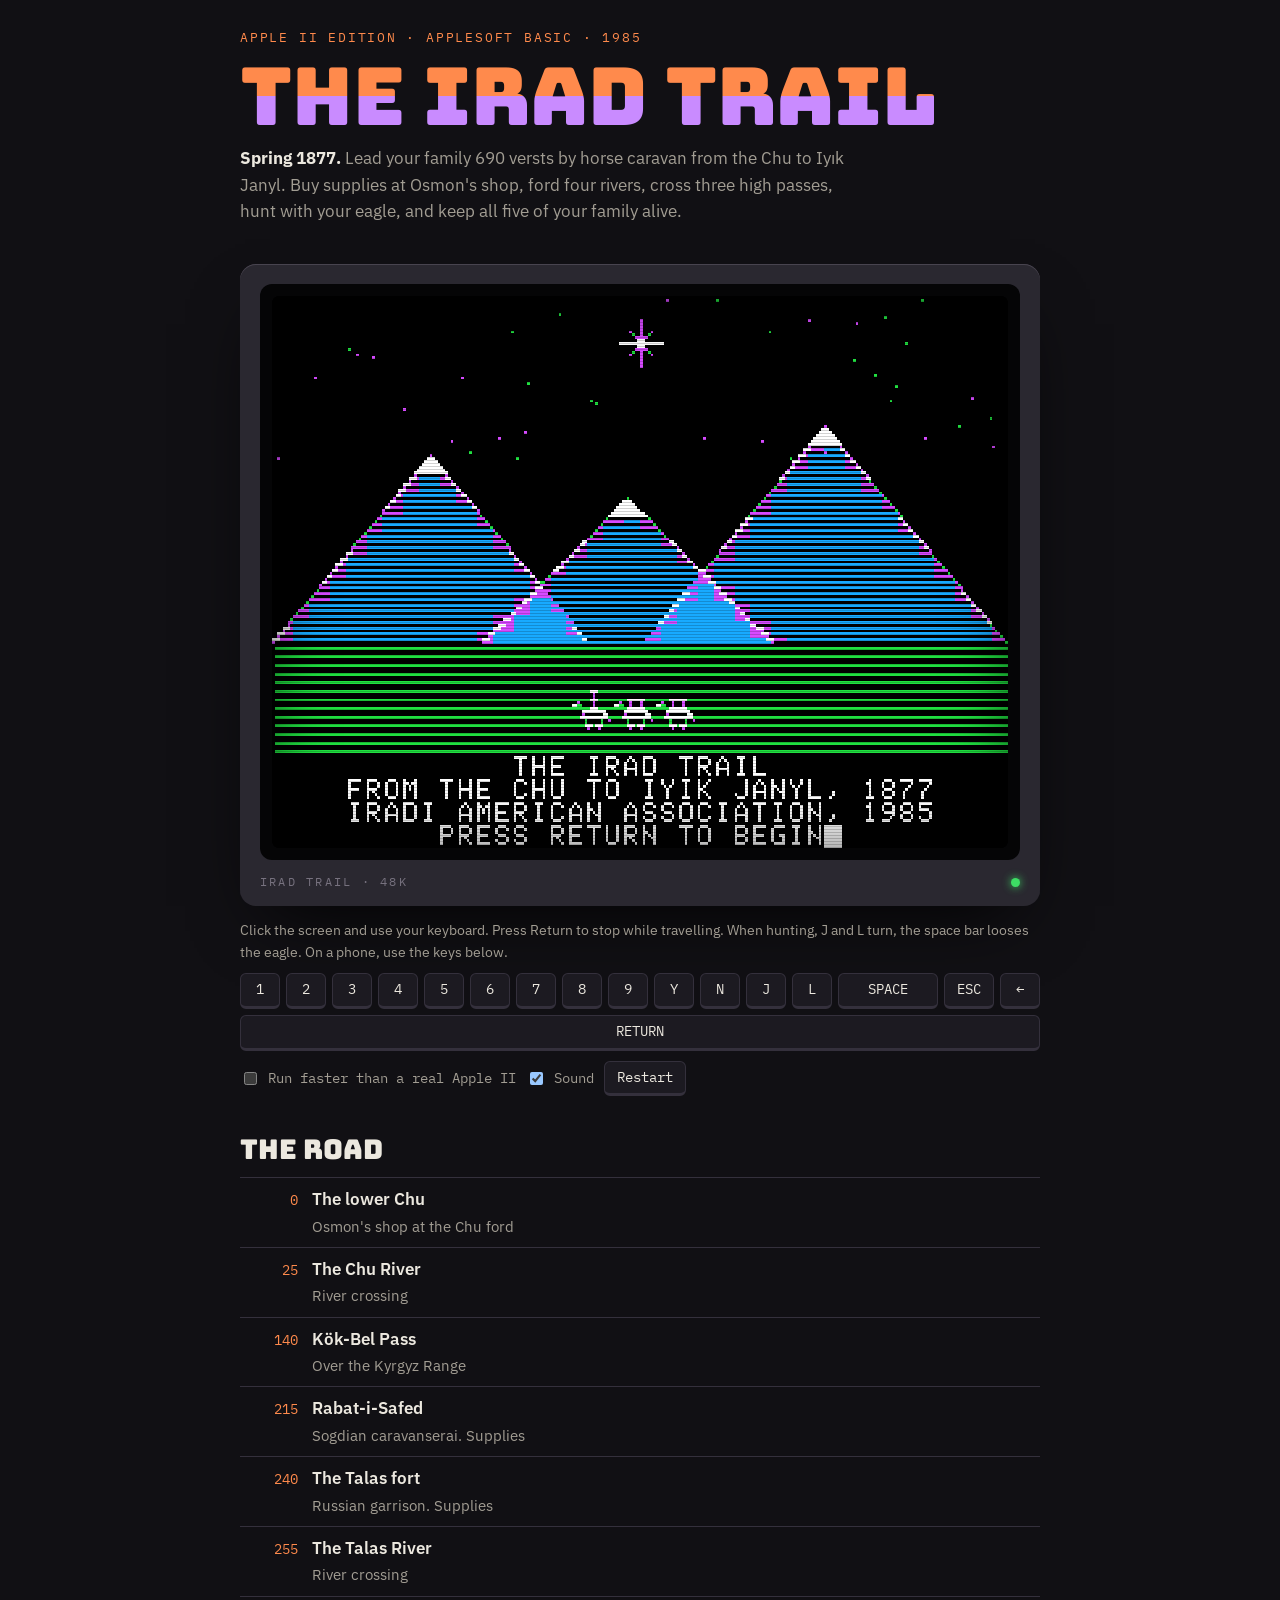
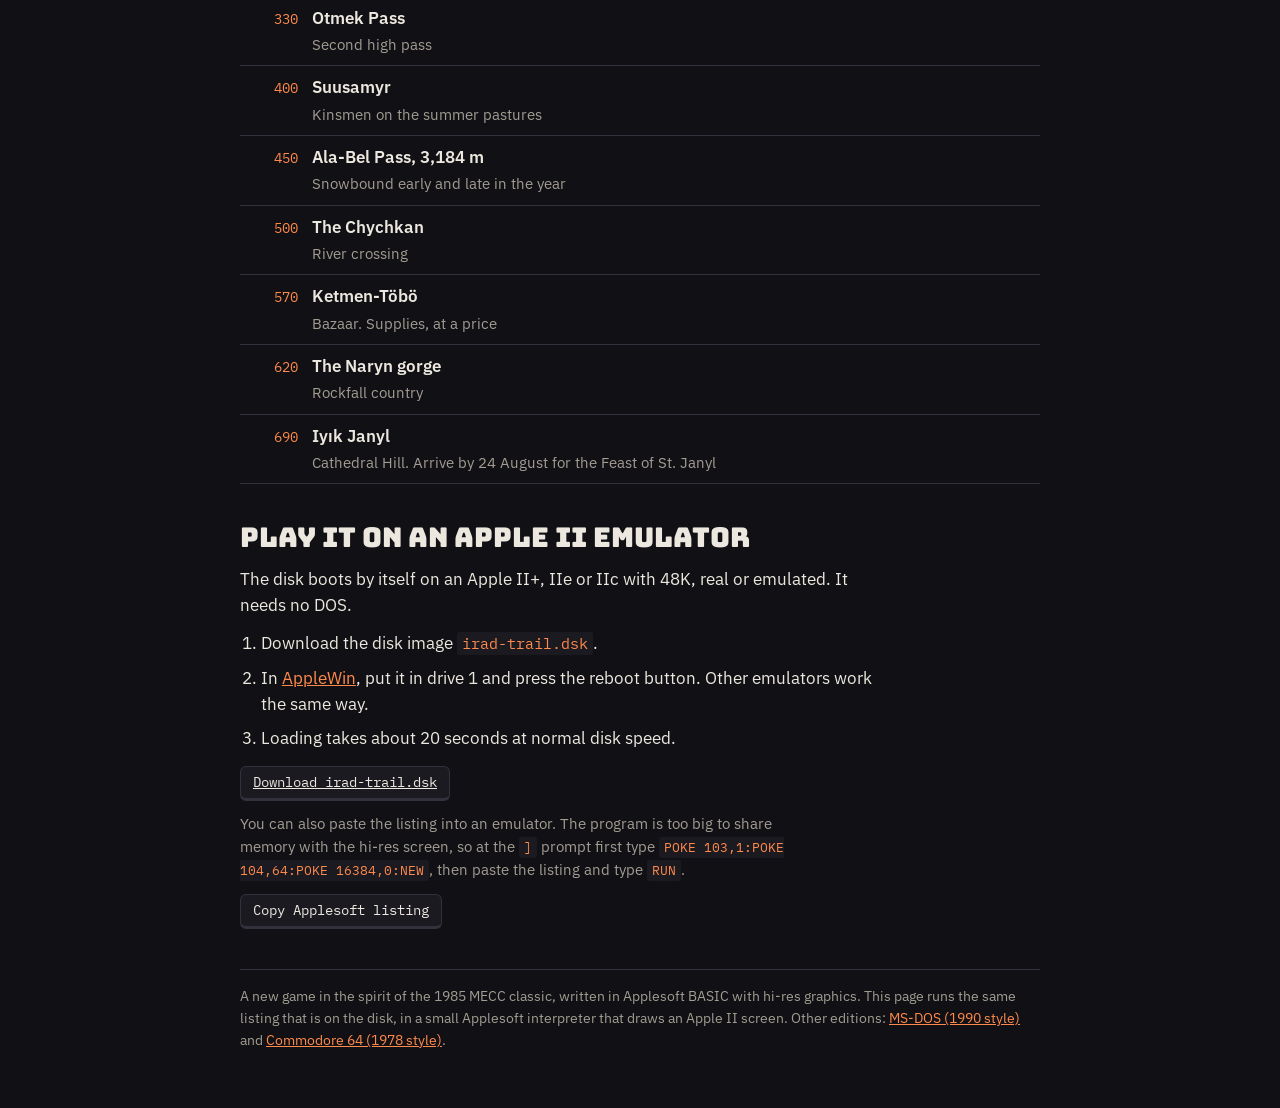
==== apple2/index.html @ 309712e4 "Add MS-DOS edition in the style of the 1990 MECC version A new GW-BASIC game for an EGA PC (SCREEN 7" ====
<!doctype html>
<html lang="en">
<meta charset="utf-8">
<meta name="viewport" content="width=device-width, initial-scale=1, viewport-fit=cover">
<title>The Irad Trail</title>
<link rel="preconnect" href="https://fonts.googleapis.com">
<link rel="preconnect" href="https://fonts.gstatic.com" crossorigin>
<link rel="stylesheet" href="https://fonts.googleapis.com/css2?family=Bungee&family=IBM+Plex+Sans:ital,wght@0,400;0,600;1,400&family=IBM+Plex+Mono:wght@500&display=swap">
<style>
/* Layout: one column. A dark 1980s monitor holds the hi-res screen; the road and emulator notes sit below. Single dark look by design. */
:root {
  --bg: #111014;
  --panel: #1c1a21;
  --ink: #ece8df;
  --dim: #a29d93;
  --orange: #ff8a4c;
  --violet: #c98bff;
  --rule: #34303c;
  --case: #2a2830;
  --display: "Bungee", "Arial Black", Impact, sans-serif;
  --body: "IBM Plex Sans", "Segoe UI", system-ui, sans-serif;
  --mono: "IBM Plex Mono", Consolas, "Courier New", monospace;
  color-scheme: dark;
}
* { box-sizing: border-box; }
html { background: var(--bg); }
body { margin: 0; background: var(--bg); color: var(--ink); font-family: var(--body); font-size: 1.0625rem; line-height: 1.55; padding-inline: 16px; padding-block: 28px 56px; }
.wrap { max-width: 800px; margin: 0 auto; display: grid; gap: 40px; }
header { display: grid; gap: 12px; }
.kicker { font-family: var(--mono); font-size: 0.8rem; letter-spacing: 0.14em; text-transform: uppercase; color: var(--orange); }
h1 { font-family: var(--display); font-weight: 400; font-size: clamp(2.6rem, 10vw, 5rem); line-height: 0.92; margin: 0; text-wrap: balance; background: linear-gradient(180deg, var(--orange) 0 50%, var(--violet) 50% 100%); -webkit-background-clip: text; background-clip: text; color: transparent; }
.lede { margin: 0; max-width: 62ch; color: var(--dim); }
.lede strong { color: var(--ink); }

.monitor { background: var(--case); border-radius: 16px; padding: 20px 20px 14px; box-shadow: 0 30px 70px -30px #000, inset 0 1px 0 #48444f; }
.bezel { background: #050506; border-radius: 12px; padding: 12px; }
.screen { position: relative; aspect-ratio: 4 / 3; max-width: 100%; border-radius: 8px; overflow: hidden; background: #000; cursor: text; }
.screen:focus-within { box-shadow: 0 0 0 2px var(--orange); }
#crt { position: absolute; inset: 0; width: 100%; height: 100%; image-rendering: pixelated; image-rendering: crisp-edges; }
.screen::after { content: ""; position: absolute; inset: 0; pointer-events: none; background: repeating-linear-gradient(180deg, rgba(0,0,0,0) 0 2px, rgba(0,0,0,.18) 2px 3px); box-shadow: inset 0 0 60px rgba(0,0,0,.6); }
#kbd { position: absolute; left: 0; bottom: 0; width: 1px; height: 1px; opacity: 0; border: 0; padding: 0; font-size: 16px; }
.badge { display: flex; justify-content: space-between; align-items: center; gap: 12px; margin-top: 12px; font-family: var(--mono); font-size: 0.78rem; letter-spacing: 0.18em; text-transform: uppercase; color: #77727f; }
.led { width: 9px; height: 9px; border-radius: 50%; background: #3ddc64; box-shadow: 0 0 8px #3ddc64; }

.controls { display: grid; gap: 10px; margin-top: 14px; }
.keys { display: flex; flex-wrap: wrap; gap: 6px; }
.keys button, .btn {
  font-family: var(--mono); font-size: 0.85rem; color: var(--ink); background: var(--panel);
  border: 1px solid var(--rule); border-bottom-width: 3px; border-radius: 6px; padding: 9px 12px; cursor: pointer; line-height: 1; min-width: 40px;
}
.keys button:active, .btn:active { transform: translateY(2px); border-bottom-width: 1px; }
.keys button:focus-visible, .btn:focus-visible, a:focus-visible, select:focus-visible { outline: 2px solid var(--orange); outline-offset: 2px; }
.keys .wide { flex: 1 1 90px; }
.row { display: flex; flex-wrap: wrap; gap: 10px; align-items: center; }
.toggle { font-family: var(--mono); font-size: 0.85rem; color: var(--dim); display: inline-flex; gap: 8px; align-items: center; }
.hint { font-size: 0.88rem; color: var(--dim); margin: 0; }

h2 { font-family: var(--display); font-weight: 400; font-size: 1.7rem; line-height: 1; margin: 0 0 14px; color: var(--ink); }
section p { margin: 0 0 12px; max-width: 64ch; }
.road { list-style: none; margin: 0; padding: 0; display: grid; }
.road li { display: grid; grid-template-columns: 3.6rem 1fr; gap: 14px; padding: 8px 0; border-top: 1px solid var(--rule); align-items: baseline; }
.road li:last-child { border-bottom: 1px solid var(--rule); }
.road .v { font-family: var(--mono); color: var(--orange); font-variant-numeric: tabular-nums; text-align: right; font-size: 0.9rem; }
.road .n { font-weight: 600; }
.road .k { color: var(--dim); font-size: 0.92rem; }
.steps { margin: 0; padding-left: 1.3rem; display: grid; gap: 8px; max-width: 64ch; }
code { font-family: var(--mono); font-size: 0.88em; color: var(--orange); background: var(--panel); padding: 2px 5px; border-radius: 3px; }
.note { color: var(--dim); font-size: 0.92rem; }
a { color: var(--orange); }
footer { color: var(--dim); font-size: 0.88rem; border-top: 1px solid var(--rule); padding-top: 16px; }
</style>

<div class="wrap">
  <header>
    <div class="kicker">Apple II edition &middot; Applesoft BASIC &middot; 1985</div>
    <h1>The Irad Trail</h1>
    <p class="lede"><strong>Spring 1877.</strong> Lead your family 690 versts by horse caravan from the Chu to Iyık Janyl. Buy supplies at Osmon's shop, ford four rivers, cross three high passes, hunt with your eagle, and keep all five of your family alive.</p>
  </header>

  <div>
    <div class="monitor">
      <div class="bezel">
        <div class="screen" id="screen" role="application" aria-label="Game screen. Click or tap, then use the keyboard.">
          <canvas id="crt" width="560" height="384"></canvas>
          <input id="kbd" type="text" autocomplete="off" autocapitalize="characters" autocorrect="off" spellcheck="false" aria-label="Keyboard input">
        </div>
      </div>
      <div class="badge"><span>Irad Trail &middot; 48K</span><span class="led" aria-hidden="true"></span></div>
    </div>
    <div class="controls">
      <p class="hint">Click the screen and use your keyboard. Press Return to stop while travelling. When hunting, J and L turn, the space bar looses the eagle. On a phone, use the keys below.</p>
      <div class="keys" id="keys">
        <button type="button" data-k="49">1</button><button type="button" data-k="50">2</button><button type="button" data-k="51">3</button>
        <button type="button" data-k="52">4</button><button type="button" data-k="53">5</button><button type="button" data-k="54">6</button>
        <button type="button" data-k="55">7</button><button type="button" data-k="56">8</button><button type="button" data-k="57">9</button>
        <button type="button" data-k="89">Y</button><button type="button" data-k="78">N</button>
        <button type="button" data-k="74">J</button><button type="button" data-k="76">L</button>
        <button type="button" data-k="32" class="wide">SPACE</button>
        <button type="button" data-k="27">ESC</button><button type="button" data-k="8">&larr;</button>
        <button type="button" data-k="13" class="wide">RETURN</button>
      </div>
      <div class="row">
        <label class="toggle"><input type="checkbox" id="fast"> Run faster than a real Apple II</label>
        <label class="toggle"><input type="checkbox" id="sound" checked> Sound</label>
        <button type="button" class="btn" id="restart">Restart</button>
      </div>
    </div>
  </div>

  <section>
    <h2>The road</h2>
    <ol class="road">
      <li><span class="v">0</span><span><span class="n">The lower Chu</span><br><span class="k">Osmon's shop at the Chu ford</span></span></li>
      <li><span class="v">25</span><span><span class="n">The Chu River</span><br><span class="k">River crossing</span></span></li>
      <li><span class="v">140</span><span><span class="n">Kök-Bel Pass</span><br><span class="k">Over the Kyrgyz Range</span></span></li>
      <li><span class="v">215</span><span><span class="n">Rabat-i-Safed</span><br><span class="k">Sogdian caravanserai. Supplies</span></span></li>
      <li><span class="v">240</span><span><span class="n">The Talas fort</span><br><span class="k">Russian garrison. Supplies</span></span></li>
      <li><span class="v">255</span><span><span class="n">The Talas River</span><br><span class="k">River crossing</span></span></li>
      <li><span class="v">330</span><span><span class="n">Otmek Pass</span><br><span class="k">Second high pass</span></span></li>
      <li><span class="v">400</span><span><span class="n">Suusamyr</span><br><span class="k">Kinsmen on the summer pastures</span></span></li>
      <li><span class="v">450</span><span><span class="n">Ala-Bel Pass, 3,184 m</span><br><span class="k">Snowbound early and late in the year</span></span></li>
      <li><span class="v">500</span><span><span class="n">The Chychkan</span><br><span class="k">River crossing</span></span></li>
      <li><span class="v">570</span><span><span class="n">Ketmen-Töbö</span><br><span class="k">Bazaar. Supplies, at a price</span></span></li>
      <li><span class="v">620</span><span><span class="n">The Naryn gorge</span><br><span class="k">Rockfall country</span></span></li>
      <li><span class="v">690</span><span><span class="n">Iyık Janyl</span><br><span class="k">Cathedral Hill. Arrive by 24 August for the Feast of St. Janyl</span></span></li>
    </ol>
  </section>

  <section>
    <h2>Play it on an Apple II emulator</h2>
    <p>The disk boots by itself on an Apple II+, IIe or IIc with 48K, real or emulated. It needs no DOS.</p>
    <ol class="steps">
      <li>Download the disk image <code>irad-trail.dsk</code>.</li>
      <li>In <a href="https://github.com/AppleWin/AppleWin" target="_blank" rel="noopener">AppleWin</a>, put it in drive 1 and press the reboot button. Other emulators work the same way.</li>
      <li>Loading takes about 20 seconds at normal disk speed.</li>
    </ol>
    <div class="row" id="dl" style="margin-top:14px"></div>
    <p class="note" style="margin-top:12px">You can also paste the listing into an emulator. The program is too big to share memory with the hi-res screen, so at the <code>]</code> prompt first type <code>POKE 103,1:POKE 104,64:POKE 16384,0:NEW</code>, then paste the listing and type <code>RUN</code>.</p>
    <div class="row">
      <button type="button" class="btn" id="copy">Copy Applesoft listing</button>
      <span class="note" id="copied" role="status"></span>
    </div>
  </section>

  <footer>A new game in the spirit of the 1985 MECC classic, written in Applesoft BASIC with hi-res graphics. This page runs the same listing that is on the disk, in a small Applesoft interpreter that draws an Apple II screen. Other editions: <a href="../">MS-DOS (1990 style)</a> and <a href="../c64/">Commodore 64 (1978 style)</a>.</footer>
</div>

<script type="text/plain" id="bas">10 REM THE IRAD TRAIL: APPLE II EDITION
20 REM IRADI AMERICAN ASSOCIATION, CHICAGO 1985
30 TEXT : HOME : NORMAL
40 DIM N$(5),HL(5),DS(5),SD(5),L(13),TY(13),L$(13),Q$(13),D$(12),MO$(12),MS(12),TB(12),C(6),CN$(6),WT$(4),PA$(3),RA$(3),VX(4),VY(4),DN$(5),MX(13),MY(13)
50 FOR I = 1 TO 12 : READ MO$(I),MS(I),TB(I) : NEXT
55 FOR I = 1 TO 13 : READ L(I),TY(I),L$(I),MX(I),MY(I) : NEXT
60 FOR I = 1 TO 13 : READ Q$(I) : NEXT
65 FOR I = 1 TO 12 : READ D$(I) : NEXT
70 FOR I = 1 TO 6 : READ CN$(I),C(I) : NEXT
75 FOR I = 0 TO 4 : READ WT$(I) : NEXT
80 FOR I = 1 TO 3 : READ PA$(I),RA$(I) : NEXT
85 FOR I = 0 TO 4 : READ VX(I),VY(I) : NEXT
90 FOR I = 1 TO 5 : READ DN$(I) : NEXT
100 SN = 6 : GOSUB 6000
105 HOME : HTAB 14 : PRINT "THE IRAD TRAIL"
110 HTAB 5 : PRINT "FROM THE CHU TO IYIK JANYL, 1877"
115 HTAB 5 : PRINT "IRADI AMERICAN ASSOCIATION, 1985"
120 HTAB 10 : PRINT "PRESS RETURN TO BEGIN"; : GET K$
125 X = RND ( - (PEEK (78) + 256 * PEEK (79)))
200 TEXT : HOME : PRINT : HTAB 14 : PRINT "THE IRAD TRAIL" : PRINT
210 PRINT "  YOU MAY:" : PRINT
220 PRINT "    1. TRAVEL THE ROAD"
230 PRINT "    2. LEARN ABOUT THE ROAD"
240 PRINT "    3. END"
250 PRINT : PRINT "  WHAT IS YOUR CHOICE? "; : GET K$ : PRINT K$
260 K = VAL (K$) : IF K < 1 OR K > 3 THEN 200
270 ON K GOTO 300,2300,280
280 HOME : PRINT "JOLUNG BOLSUN. MAY YOUR ROAD BE OPEN." : END
300 TEXT : HOME
305 PRINT "MANY KINDS OF PEOPLE MADE THE JOURNEY" : PRINT "SOUTH IN 1877." : PRINT
310 PRINT "YOU MAY:" : PRINT
315 PRINT "  1. BE A BIY'S SON, WITH A GOOD HERD"
320 PRINT "  2. BE A FELT MERCHANT"
325 PRINT "  3. BE A HERDER WITH LITTLE SILVER"
330 PRINT "  4. FIND OUT THE DIFFERENCES"
335 PRINT "     BETWEEN THESE CHOICES"
340 PRINT : PRINT "WHAT IS YOUR CHOICE? "; : GET K$ : PRINT K$ : OC = VAL (K$)
345 IF OC = 4 THEN GOSUB 2800 : GOTO 300
350 IF OC < 1 OR OC > 3 THEN 300
355 M = 800 : IF OC = 2 THEN M = 500
360 IF OC = 3 THEN M = 300
365 H = 0 : F = 0 : FE = 0 : PW = 0 : SH = 0 : SA = 0 : D = 0 : LN = 1 : P = 1 : RA = 1 : HE = 0 : CU = 0 : HM = 0 : EN = 0 : AL = 0 : QA = 0 : RS = 0
370 FOR I = 1 TO 5 : HL(I) = 1 : DS(I) = 0 : SD(I) = 0 : NEXT
400 HOME : PRINT "WHAT IS THE FIRST NAME OF THE" : PRINT "CARAVAN LEADER?" : PRINT
405 INPUT "> ";A$ : IF A$ = "" THEN A$ = DN$(1)
410 N$(1) = LEFT$ (A$,8)
415 PRINT : PRINT "WHAT ARE THE FIRST NAMES OF THE FOUR" : PRINT "OTHER MEMBERS OF YOUR FAMILY?" : PRINT
420 FOR I = 2 TO 5 : PRINT I;". "; : INPUT "";A$ : IF A$ = "" THEN A$ = DN$(I)
425 N$(I) = LEFT$ (A$,8) : NEXT I
430 HOME : PRINT "YOUR FAMILY:" : PRINT : PRINT "  1. ";N$(1);" (LEADER)" : FOR I = 2 TO 5 : PRINT "  ";I;". ";N$(I) : NEXT
435 PRINT : PRINT "ARE THESE NAMES CORRECT? (Y/N) "; : GET K$ : PRINT K$ : IF K$ = "N" THEN 400
500 HOME : PRINT "IT IS 1877. THE SNOW IS MELTING ON THE" : PRINT "PLAINS, BUT THE HIGH PASSES MAY STAY" : PRINT "CLOSED UNTIL LATE SPRING." : PRINT
505 PRINT "YOU MUST DECIDE WHICH MONTH TO LEAVE." : PRINT
510 PRINT "  1. MARCH" : PRINT "  2. APRIL" : PRINT "  3. MAY" : PRINT "  4. JUNE" : PRINT "  5. JULY" : PRINT "  6. ASK FOR ADVICE"
515 PRINT : PRINT "WHAT IS YOUR CHOICE? "; : GET K$ : PRINT K$ : K = VAL (K$)
520 IF K = 6 THEN GOSUB 2900 : GOTO 500
525 IF K < 1 OR K > 5 THEN 500
530 DY = MS(K + 2) + 1
550 HOME : PRINT "BEFORE LEAVING, VISIT OSMON'S SHOP BY" : PRINT "THE CHU FORD. YOU HAVE ";M;" RUBLES." : PRINT
555 PRINT "YOU WILL NEED:" : PRINT
560 PRINT " - HORSES TO RIDE AND TO CARRY THE" : PRINT "   YURT. SIX OR MORE IS WISE."
565 PRINT " - FOOD FOR THE ROAD" : PRINT " - FELT COATS AND FURS FOR THE PASSES"
570 PRINT " - POWDER AND SHOT FOR WOLVES AND" : PRINT "   RAIDERS"
575 PRINT " - SPARE HORSESHOES AND PACK SADDLES"
580 PRINT : PRINT "A FUNT IS ABOUT A POUND." : GOSUB 7500
585 PF = 1 : SN$ = "OSMON'S SHOP AT THE CHU FORD" : GOSUB 700
590 IF H < 2 THEN HOME : PRINT "YOU CANNOT LEAVE WITH FEWER THAN TWO" : PRINT "HORSES." : GOSUB 7500 : GOSUB 700 : GOTO 590
595 GOTO 900
700 TEXT : HOME : PRINT SN$ : GOSUB 7000 : PRINT DT$ : PRINT "---------------------------------------"
705 PRINT "ITEM"; : HTAB 24 : PRINT "PRICE"; : HTAB 32 : PRINT "YOU HAVE"
710 FOR I = 1 TO 6 : PRINT I;". ";CN$(I); : HTAB 24 : PRINT INT (C(I) * PF + .5); : HTAB 32 : GOSUB 790 : PRINT T : NEXT
715 PRINT "7. LEAVE THE SHOP" : PRINT "---------------------------------------"
720 PRINT "YOU HAVE ";INT (M);" RUBLES." : PRINT : PRINT "WHICH NUMBER? "; : GET K$ : PRINT K$ : K = VAL (K$)
725 IF K = 7 OR K$ = CHR$ (13) THEN RETURN
730 IF K < 1 OR K > 6 THEN 700
735 T = INT (C(K) * PF + .5) : PRINT : PRINT "HOW MANY? "; : INPUT "";A$ : Q = INT ( VAL (A$)) : IF Q < 0 THEN Q = 0
740 IF Q * T > M THEN PRINT "YOU DO NOT HAVE ENOUGH SILVER." : GOSUB 7500 : GOTO 700
745 M = M - Q * T : ON K GOSUB 750,755,760,765,770,775 : GOTO 700
750 H = H + Q : RETURN
755 F = F + 10 * Q : RETURN
760 FE = FE + Q : RETURN
765 PW = PW + Q : RETURN
770 SH = SH + Q : RETURN
775 SA = SA + Q : RETURN
790 ON I GOTO 791,792,793,794,795,796
791 T = H : RETURN
792 T = INT (F) : RETURN
793 T = FE : RETURN
794 T = PW : RETURN
795 T = SH : RETURN
796 T = SA : RETURN
900 LN = 1 : GOSUB 6100 : GOSUB 7000 : PRINT L$(1) : PRINT DT$
905 PRINT "THE KASHYSH BLESSES THE HORSES WITH" : PRINT "WATER, MILK AND JUNIPER SMOKE."; : GET K$
910 LN = 2 : SS = 0 : GOTO 1000
1000 REM *** ON THE ROAD ***
1002 GOSUB 1150 : GOSUB 6800 : GOSUB 5600 : GOSUB 7200
1005 K = PEEK ( - 16384) : IF K > 127 THEN POKE - 16368,0 : IF K = 141 OR K = 160 THEN 1500
1010 GOSUB 1100 : IF EN THEN 8500
1015 IF D > = L(LN) THEN D = L(LN) : GOTO 3500
1020 GOTO 1005
1100 V = 10 + 5 * P : T = H / 6 : IF T > 1 THEN T = 1
1105 V = V * T : IF Z = 1 THEN V = V * .6
1110 IF PC = 1 THEN V = V * .8
1115 IF PC = 2 THEN V = V * .5
1120 IF H < 2 THEN EN = 3 : RETURN
1125 IF Z = 1 AND DY > 288 THEN EN = 2 : RETURN
1130 D = D + V : DY = DY + 1 : GOSUB 1150 : GOSUB 5600 : GOSUB 5000 : IF EN THEN RETURN
1135 IF P = 3 AND RND (1) < .02 THEN H = H - 1 : M1$ = "A HORSE DIES OF EXHAUSTION." : GOSUB 7600
1140 GOSUB 6900 : GOSUB 7200
1145 IF RND (1) < .06 THEN GOSUB 2000 : GOSUB 7200
1149 RETURN
1150 Z = 0 : IF (D > = 115 AND D < 165) OR (D > = 300 AND D < 350) OR (D > = 420 AND D < 470) THEN Z = 1
1155 IF D > = 600 AND D < 670 THEN Z = 2
1160 RETURN
1200 DY = DY + 1 : GOSUB 1150 : GOSUB 5600 : GOSUB 5000 : RETURN
1500 TEXT : HOME : IF AL THEN PRINT L$(LN - 1)
1502 GOSUB 7000 : PRINT DT$ : PRINT
1505 GOSUB 7400 : PRINT "WEATHER: ";WE$ : PRINT "HEALTH: ";HE$ : PRINT "PACE: ";PA$(P) : PRINT "RATIONS: ";RA$(RA)
1510 PRINT : PRINT "YOU MAY:" : PRINT
1515 PRINT "  1. CONTINUE ON THE ROAD"
1520 PRINT "  2. CHECK SUPPLIES"
1525 PRINT "  3. LOOK AT THE MAP"
1530 PRINT "  4. CHANGE THE PACE"
1535 PRINT "  5. CHANGE FOOD RATIONS"
1540 PRINT "  6. STOP TO REST"
1545 PRINT "  7. ATTEMPT TO TRADE"
1550 IF AL THEN PRINT "  8. TALK TO PEOPLE"
1555 IF NOT AL THEN PRINT "  8. HUNT FOR FOOD"
1560 IF AL AND TY(LN - 1) = 3 THEN PRINT "  9. BUY SUPPLIES"
1565 PRINT : PRINT "WHAT IS YOUR CHOICE? "; : GET K$ : PRINT K$ : K = VAL (K$)
1570 IF K < 1 OR K > 9 THEN 1500
1575 IF K = 9 AND NOT (AL AND TY(LN - 1) = 3) THEN 1500
1580 ON K GOTO 1600,1650,1700,1750,1800,1850,1900,1950,1990
1600 AL = 0 : GOTO 1000
1650 TEXT : HOME : PRINT "YOUR SUPPLIES" : PRINT
1655 PRINT "  HORSES"; : HTAB 28 : PRINT H
1660 PRINT "  FOOD (FUNT)"; : HTAB 28 : PRINT INT (F)
1665 PRINT "  FELT COATS AND FURS"; : HTAB 28 : PRINT FE
1670 PRINT "  BOXES OF POWDER"; : HTAB 28 : PRINT PW
1675 PRINT "  SPARE HORSESHOES"; : HTAB 28 : PRINT SH
1680 PRINT "  PACK SADDLES"; : HTAB 28 : PRINT SA
1685 PRINT "  RUBLES"; : HTAB 28 : PRINT INT (M)
1690 PRINT : PRINT "YOUR FAMILY" : PRINT
1692 FOR I = 1 TO 5 : S$ = "WELL" : IF DS(I) THEN S$ = D$(DS(I))
1694 IF HL(I) = 0 THEN S$ = "DEAD"
1696 PRINT "  ";N$(I); : HTAB 14 : PRINT S$ : NEXT I
1698 GOSUB 7500 : GOTO 1500
1700 GOSUB 4500 : GOTO 1500
1750 TEXT : HOME : PRINT "CHANGE THE PACE" : PRINT "(NOW ";PA$(P);")" : PRINT
1755 PRINT "THE PACE IS HOW HARD YOU PUSH THE" : PRINT "HORSES AND THE FAMILY EACH DAY." : PRINT
1760 PRINT "  1. STEADY: ABOUT 15 VERSTS A DAY" : PRINT "  2. STRENUOUS: ABOUT 20 VERSTS" : PRINT "  3. GRUELING: ABOUT 25 VERSTS, HARD" : PRINT "     ON PEOPLE AND HORSES"
1765 PRINT : PRINT "WHAT IS YOUR CHOICE? "; : GET K$ : K = VAL (K$) : IF K > = 1 AND K < = 3 THEN P = K
1770 GOTO 1500
1800 TEXT : HOME : PRINT "CHANGE FOOD RATIONS" : PRINT "(NOW ";RA$(RA);")" : PRINT
1805 PRINT "  1. FILLING: 3 FUNT A PERSON A DAY" : PRINT "  2. MEAGER: 2 FUNT, NOT QUITE ENOUGH" : PRINT "  3. BARE BONES: 1 FUNT, VERY HUNGRY"
1810 PRINT : PRINT "WHAT IS YOUR CHOICE? "; : GET K$ : K = VAL (K$) : IF K > = 1 AND K < = 3 THEN RA = K
1815 GOTO 1500
1850 TEXT : HOME : PRINT "HOW MANY DAYS WILL YOU REST? (1-9) "; : GET K$ : K = VAL (K$) : IF K < 1 THEN 1500
1855 PRINT K : RS = 1 : FOR J = 1 TO K : GOSUB 1200 : IF EN THEN RS = 0 : GOTO 8500
1860 NEXT J : RS = 0 : GOTO 1500
1900 TEXT : HOME : GOSUB 1200 : IF EN THEN 8500
1905 HOME : K = INT ( RND (1) * 7) + 1 : ON K GOSUB 1910,1915,1920,1925,1930,1935,1940 : GOSUB 7500 : GOTO 1500
1910 PRINT "A HERDER WILL TRADE YOU A HORSE FOR" : PRINT "100 FUNT OF FOOD." : IF F < 100 THEN PRINT : PRINT "YOU DO NOT HAVE ENOUGH FOOD." : RETURN
1911 GOSUB 1945 : IF K$ = "Y" THEN H = H + 1 : F = F - 100
1912 RETURN
1915 PRINT "A SMITH WANTS 2 BOXES OF POWDER FOR" : PRINT "3 SPARE HORSESHOES." : IF PW < 2 THEN PRINT : PRINT "YOU DO NOT HAVE ENOUGH POWDER." : RETURN
1916 GOSUB 1945 : IF K$ = "Y" THEN PW = PW - 2 : SH = SH + 3
1917 RETURN
1920 PRINT "A FELTMAKER OFFERS 2 FELT COATS FOR" : PRINT "30 RUBLES." : IF M < 30 THEN PRINT : PRINT "YOU DO NOT HAVE ENOUGH SILVER." : RETURN
1921 GOSUB 1945 : IF K$ = "Y" THEN M = M - 30 : FE = FE + 2
1922 RETURN
1925 PRINT "A KINSMAN NEEDS A HORSE. HE OFFERS" : PRINT "150 FUNT OF FOOD FOR ONE." : IF H < 3 THEN PRINT : PRINT "YOU CANNOT SPARE A HORSE." : RETURN
1926 GOSUB 1945 : IF K$ = "Y" THEN H = H - 1 : F = F + 150
1927 RETURN
1930 PRINT "A SADDLER OFFERS A PACK SADDLE FOR" : PRINT "2 BOXES OF POWDER." : IF PW < 2 THEN PRINT : PRINT "YOU DO NOT HAVE ENOUGH POWDER." : RETURN
1931 GOSUB 1945 : IF K$ = "Y" THEN PW = PW - 2 : SA = SA + 1
1932 RETURN
1935 PRINT "A HERDER WILL SELL YOU A HORSE FOR" : PRINT "40 RUBLES." : IF M < 40 THEN PRINT : PRINT "YOU DO NOT HAVE ENOUGH SILVER." : RETURN
1936 GOSUB 1945 : IF K$ = "Y" THEN M = M - 40 : H = H + 1
1937 RETURN
1940 PRINT "NOBODY WANTS TO TRADE TODAY." : RETURN
1945 PRINT : PRINT "WILL YOU TRADE? (Y/N) "; : GET K$ : PRINT K$ : RETURN
1950 IF AL THEN TEXT : HOME : S$ = Q$(LN - 1) : GOSUB 7700 : GOSUB 7500 : GOTO 1500
1955 GOSUB 4000 : IF EN THEN 8500
1960 GOTO 1500
1990 SN$ = "TRADERS AT " + L$(LN - 1) : PF = 1.25 : IF LN - 1 = 5 THEN PF = 1.5
1995 IF LN - 1 = 11 THEN PF = 1.75
1996 GOSUB 700 : GOTO 1500
2000 REM *** WHAT HAPPENS ON THE ROAD ***
2002 R = INT ( RND (1) * 16) + 1 : IF CU AND R > 12 THEN R = R - 8
2005 IF Z = 2 AND RND (1) < .3 THEN R = 17
2010 IF R > 8 THEN ON R - 8 GOTO 2100,2110,2120,2130,2140,2150,2160,2170,2180
2015 ON R GOTO 2020,2030,2040,2050,2060,2070,2080,2090
2020 IF SH > 0 THEN SH = SH - 1 : M1$ = "A HORSE THROWS A SHOE. YOU FIT A SPARE." : GOTO 2190
2025 M1$ = "A HORSE THROWS A SHOE. WITH NO SPARE," : M2$ = "YOU LOSE A DAY LEADING HER." : GOSUB 7600 : GOTO 1200
2030 IF SA > 0 THEN SA = SA - 1 : M1$ = "A PACK SADDLE BREAKS. YOU USE A SPARE." : GOTO 2190
2035 F = F - 50 : M1$ = "A PACK SADDLE BREAKS. YOU LEAVE 50" : M2$ = "FUNT OF FOOD BESIDE THE ROAD." : GOTO 2190
2040 IF RND (1) < .3 THEN H = H - 1 : M1$ = "A HORSE STRAYS IN THE NIGHT. YOU" : M2$ = "NEVER FIND HER." : GOTO 2190
2045 M1$ = "A HORSE STRAYS. YOU LOSE A DAY" : M2$ = "SEARCHING FOR HER." : GOSUB 7600 : GOTO 1200
2050 IF PW > 0 THEN PW = PW - 1 : M1$ = "WOLVES CIRCLE THE HERD AT NIGHT." : M2$ = "YOUR SHOTS DRIVE THEM OFF." : GOTO 2190
2055 H = H - 1 : M1$ = "WOLVES CIRCLE THE HERD. WITH NO" : M2$ = "POWDER, YOU LOSE A HORSE." : GOTO 2190
2060 GOTO 2500
2070 GOTO 2600
2080 I = INT ( RND (1) * 5) + 1 : IF HL(I) = 0 OR DS(I) THEN RETURN
2085 K = 7 : GOTO 5250
2090 I = INT ( RND (1) * 5) + 1 : IF HL(I) = 0 OR DS(I) THEN RETURN
2095 K = 6 : GOTO 5250
2100 I = INT ( RND (1) * 5) + 1 : IF HL(I) = 0 OR DS(I) THEN RETURN
2105 K = 2 : GOTO 5250
2110 GOTO 2700
2120 M1$ = "FOG ON THE HILLS. YOU LOSE THE TRAIL" : M2$ = "AND A DAY." : GOSUB 7600 : GOTO 1200
2130 F = F - 20 : M1$ = "HAILSTONES LIKE WALNUTS!" : IF FE > 0 THEN FE = FE - 1 : M2$ = "A FELT COAT IS TORN TO RAGS."
2135 GOTO 2190
2140 F = F + 40 : HE = HE * .7 : M1$ = "A KINSMAN'S AUL TAKES YOU IN. THEY" : M2$ = "KILL A SHEEP AND POUR KYMYZ." : GOTO 2190
2150 F = F + 15 : M1$ = "YOU FIND WILD RHUBARB AND ONIONS." : GOTO 2190
2160 CU = 0 : HE = HE * .8 : M1$ = "PILGRIMS BOUND FOR IYIK JANYL RIDE WITH" : M2$ = "YOU. THEIR KASHYSH GIVES A BATA." : M3$ = "ALL ANSWER: OOMIN." : GOTO 2190
2170 IF M > 20 AND RND (1) < .5 THEN M = M - 20 : M1$ = "A THIEF IN THE NIGHT TAKES 20 RUBLES." : GOTO 2190
2175 F = F - 40 : M1$ = "A THIEF IN THE NIGHT TAKES 40 FUNT" : M2$ = "OF FOOD." : GOTO 2190
2180 M1$ = "ROCKFALL IN THE GORGE! YOU LOSE A DAY" : M2$ = "CLEARING THE TRAIL." : IF RND (1) < .2 THEN H = H - 1 : M3$ = "A PACKHORSE FALLS INTO THE NARYN."
2185 GOSUB 7600 : GOTO 1200
2190 IF F < 0 THEN F = 0
2191 IF H < 0 THEN H = 0
2192 IF M < 0 THEN M = 0
2195 GOSUB 7600 : RETURN
2300 TEXT : HOME : PRINT "THE ROAD SOUTH" : PRINT
2305 PRINT "IN 1876 THE RUSSIAN ARMY TOOK KOKAND." : PRINT "SETTLERS FOLLOWED, AND MANY IRADI" : PRINT "CLANS LOST THEIR PASTURES ON THE CHU."
2310 PRINT : PRINT "YOUR FAMILY WILL RIDE 690 VERSTS" : PRINT "SOUTH, OVER THREE HIGH PASSES AND FOUR" : PRINT "RIVERS, TO SETTLE BELOW THE CHURCH OF" : PRINT "ST. JANYL AT IYIK JANYL."
2315 PRINT : PRINT "A VERST IS ABOUT TWO-THIRDS OF A MILE."
2320 GOSUB 7500
2330 HOME : PRINT "HOW TO PLAY" : PRINT
2335 PRINT "BUY HORSES, FOOD, FELTS, POWDER AND" : PRINT "SPARE TACK BEFORE YOU LEAVE. YOU CAN" : PRINT "BUY MORE AT RABAT-I-SAFED, THE TALAS" : PRINT "FORT AND KETMEN-TOBO."
2340 PRINT : PRINT "WHILE YOU TRAVEL, PRESS RETURN TO STOP" : PRINT "AND SIZE UP THE SITUATION. YOU CAN" : PRINT "CHANGE THE PACE AND RATIONS, REST," : PRINT "TRADE, OR HUNT WITH YOUR EAGLE."
2345 PRINT : PRINT "TO HUNT, TURN WITH J AND L, AND PRESS" : PRINT "THE SPACE BAR TO LOOSE THE EAGLE."
2350 GOSUB 7500
2355 HOME : PRINT "THE PASSES" : PRINT
2360 PRINT "THE KOK-BEL, OTMEK AND ALA-BEL PASSES" : PRINT "HOLD SNOW UNTIL MAY AND CLOSE AGAIN IN" : PRINT "THE AUTUMN. THE ALA-BEL STANDS 3,184" : PRINT "METERS HIGH."
2365 PRINT : PRINT "CARRY A FELT COAT FOR EVERY PERSON." : PRINT : PRINT "ARRIVE BY THE FEAST OF ST. JANYL," : PRINT "24 AUGUST, FOR A BONUS."
2370 GOSUB 7500 : GOTO 200
2500 HS = RND (1) < .7 : A1 = HS : IF RND (1) < .2 THEN A1 = 1 - A1
2505 HOME : PRINT "RIDERS ON THE SKYLINE!"
2507 IF A1 THEN PRINT "THEY LOOK LIKE HORSE THIEVES."
2508 IF NOT A1 THEN PRINT "THEY DO NOT LOOK HOSTILE."
2510 PRINT "1 RUN 2 FIGHT 3 RING THE HERD 4 GIFTS";
2515 GET K$ : K = VAL (K$) : IF K < 1 OR K > 4 THEN 2515
2520 IF HS = 0 AND K = 2 THEN M = M - 20 : M1$ = "YOU FIRED ON KOKJAL HERDERS. THEIR BIY" : M2$ = "DEMANDS KUN: 20 RUBLES." : GOTO 2190
2522 IF HS = 0 THEN M1$ = "THEY WERE KOKJAL HERDERS LOOKING FOR" : M2$ = "STRAYS. THEY SHARE THEIR KYMYZ." : GOTO 2190
2525 ON K GOTO 2530,2540,2550,2560
2530 F = F - 30 : M1$ = "YOU RUN. PACKS ARE LOST IN THE CHASE." : IF RND (1) < .4 THEN H = H - 1 : M2$ = "THEY CUT OUT ONE HORSE."
2535 GOTO 2190
2540 IF PW < 1 THEN H = H - 2 : M1$ = "YOU HAVE NO POWDER! THEY TAKE TWO" : M2$ = "HORSES." : GOTO 2190
2545 PW = PW - 1 : IF RND (1) < .6 THEN M1$ = "YOUR SHOTS SCATTER THEM." : GOTO 2190
2547 I = INT ( RND (1) * 5) + 1 : IF HL(I) = 0 THEN 2547
2548 H = H - 1 : IF H < 0 THEN H = 0
2549 M1$ = "THEY TAKE A HORSE, AND THERE IS BLOOD." : GOSUB 7600 : K = 10 : GOTO 5250
2550 IF PW < 1 THEN H = H - 2 : M1$ = "NO POWDER. THEY TAKE TWO HORSES." : GOTO 2190
2555 PW = PW - 1 : IF RND (1) < .75 THEN M1$ = "THE RING HOLDS. THEY RIDE AWAY." : GOTO 2190
2557 H = H - 1 : M1$ = "THEY BREAK THE RING AND TAKE A HORSE." : GOTO 2190
2560 IF M > = 15 THEN M = M - 15 : M1$ = "YOU OFFER TEA, KURUT AND SILVER." : M2$ = "THEY TAKE 15 RUBLES AND RIDE OFF." : GOTO 2190
2565 H = H - 1 : M1$ = "YOU HAVE LITTLE TO GIVE. THEY TAKE A" : M2$ = "HORSE INSTEAD." : GOTO 2190
2600 HOME : PRINT "AT DUSK A BLACK BULL STANDS ON THE" : PRINT "TRAIL. THE ELDERS WHISPER: MORKHAN." : PRINT "BURN JUNIPER AND POUR MILK? (Y/N) ";
2605 GET K$ : IF K$ = "Y" THEN M1$ = "THE SMOKE RISES WHITE. THE BULL" : M2$ = "WANDERS OFF INTO THE DARK." : GOTO 2190
2610 CU = 1 : M1$ = "THE WOMEN WILL NOT LOOK AT YOU." : GOTO 2190
2700 HOME : PRINT "A COSSACK POST BARS THE ROAD. THE" : PRINT "OFFICER WANTS 10 RUBLES FOR PAPERS." : PRINT "PAY HIM? (Y/N) ";
2705 GET K$ : IF K$ = "Y" AND M > = 10 THEN M = M - 10 : M1$ = "HE STAMPS SOMETHING IN RUSSIAN." : GOTO 2190
2710 M1$ = "YOU TAKE THE LONG WAY ROUND." : M2$ = "IT COSTS TWO DAYS." : GOSUB 7600 : GOSUB 1200 : IF EN THEN RETURN
2715 GOTO 1200
2800 HOME : PRINT "A BIY'S SON STARTS WITH 800 RUBLES, A" : PRINT "FELT MERCHANT WITH 500 AND A HERDER" : PRINT "WITH 300." : PRINT
2805 PRINT "THE POORER YOU START, THE MORE POINTS" : PRINT "YOU EARN FOR ARRIVING: DOUBLE FOR THE" : PRINT "MERCHANT, TRIPLE FOR THE HERDER."
2810 GOSUB 7500 : RETURN
2900 HOME : PRINT "YOU VISIT THE AKSAKAL, THE OLDEST MAN" : PRINT "IN THE AUL. HE SAYS:" : PRINT
2905 PRINT "'LEAVE TOO EARLY AND SNOW WILL CLOSE" : PRINT "THE PASSES IN YOUR FACE. LEAVE TOO" : PRINT "LATE AND YOU WILL MISS THE FEAST OF" : PRINT "ST. JANYL, AND MAYBE MEET THE AUTUMN" : PRINT "SNOW ON THE ALA-BEL. MAY IS GOOD.'"
2910 GOSUB 7500 : RETURN
3000 REM *** RIVER CROSSING ***
3002 AR = INT ((1 + RND (1) * 3) * 2) / 2 : WI = INT ( RND (1) * 50) + 30 : RC = 5
3005 TEXT : HOME : PRINT L$(LN) : GOSUB 7000 : PRINT DT$ : PRINT
3010 PRINT "THE RIVER IS ";WI;" SAZHEN ACROSS AND" : PRINT AR;" ARSHIN DEEP AT THE FORD."
3015 PRINT : PRINT "YOU MAY:" : PRINT
3020 PRINT "  1. FORD THE RIVER" : PRINT "  2. FLOAT THE PACKS ON A SKIN RAFT" : PRINT "  3. PAY THE RIVERMEN (";RC;" RUBLES)" : PRINT "  4. WAIT A DAY" : PRINT "  5. GET MORE INFORMATION"
3025 PRINT : PRINT "WHAT IS YOUR CHOICE? "; : GET K$ : PRINT K$ : K = VAL (K$)
3030 IF K = 5 THEN GOSUB 3300 : GOTO 3005
3035 IF K = 4 THEN GOSUB 1200 : IF EN THEN RETURN
3040 IF K = 4 THEN AR = AR - INT ( RND (1) * 2) / 2 : IF AR < 1 THEN AR = 1
3045 IF K = 4 THEN 3005
3050 IF K < 1 OR K > 3 THEN 3005
3055 IF K = 3 AND M < RC THEN PRINT : PRINT "YOU CANNOT PAY THEM." : GOSUB 7500 : GOTO 3005
3060 IF K = 3 THEN M = M - RC
3065 IF K = 2 THEN GOSUB 1200 : IF EN THEN RETURN
3070 RK = 3 : IF K = 1 AND AR > 1.5 THEN RK = 25
3075 IF K = 1 AND AR > 2.5 THEN RK = 60
3080 IF K = 2 THEN RK = 8 + 12 * (AR > 3)
3085 GOSUB 6990 : GOSUB 6300 : GOSUB 3200
3090 IF RND (1) * 100 > = RK THEN M1$ = "YOU CROSS SAFELY." : GOSUB 7600 : RETURN
3095 T = INT ( RND (1) * 60) + 20 : F = F - T : IF F < 0 THEN F = 0
3100 M1$ = "THE CURRENT TAKES A PACKHORSE." : M2$ = "YOU LOSE " + STR$ (T) + " FUNT OF FOOD."
3105 IF RND (1) < .5 THEN H = H - 1 : M3$ = "THE HORSE DROWNS."
3110 IF FE > 0 AND RND (1) < .5 THEN FE = FE - 1
3115 GOSUB 7600
3120 IF K = 1 AND AR > 2.5 AND RND (1) < .3 THEN GOSUB 3150
3125 RETURN
3150 I = INT ( RND (1) * 5) + 1 : IF HL(I) = 0 THEN 3150
3155 K = 9 : GOSUB 5300 : RETURN
3200 FOR J = 1 TO 400 : NEXT J : HCOLOR= 0 : YB = 158 : F1 = 0 : X1 = 150 : GOSUB 6960
3205 HCOLOR= 3 : YB = 124 : X1 = 110 : GOSUB 6960 : RETURN
3300 HOME : PRINT "RIVER CROSSINGS" : PRINT
3305 PRINT "A FORD IS SAFE WHEN THE WATER IS LESS" : PRINT "THAN 1.5 ARSHIN DEEP. DEEPER THAN 2.5," : PRINT "THE HORSES MUST SWIM AND THE CURRENT" : PRINT "CAN TAKE THEM."
3310 PRINT : PRINT "A TURSUK IS A RAFT ON BLOWN-UP" : PRINT "GOATSKINS. IT IS SAFER, BUT BUILDING" : PRINT "ONE TAKES A DAY."
3315 PRINT : PRINT "THE RIVERMEN KNOW EVERY STONE. THEY" : PRINT "WANT SILVER." : PRINT : PRINT "(AN ARSHIN IS 28 INCHES, A SAZHEN" : PRINT "IS 7 FEET.)"
3320 GOSUB 7500 : RETURN
3500 REM *** A LANDMARK ***
3502 GOSUB 6100 : GOSUB 7000 : PRINT L$(LN) : PRINT DT$
3505 IF TY(LN) = 6 THEN 8000
3510 PRINT "PRESS RETURN"; : GET K$
3515 IF TY(LN) = 1 THEN GOSUB 3000 : IF EN THEN 8500
3520 IF TY(LN) = 2 THEN GOSUB 3600 : IF EN THEN 8500
3525 IF TY(LN) = 4 THEN F = F + 30 : HE = HE * .7 : M1$ = "KINSMEN ON THE ZHAYLOO SHARE KYMYZ" : M2$ = "AND MUTTON. EVERYONE FEELS BETTER." : GOSUB 7600
3530 SS = L(LN) : LN = LN + 1 : AL = 1 : GOTO 1500
3600 IF DY > 288 THEN EN = 2 : RETURN
3605 IF DY > = 125 AND DY < = 263 THEN RETURN
3610 T = INT ( RND (1) * 3) + 2 : M1$ = "SNOW LIES DEEP ON THE PASS. YOU LOSE" : M2$ = STR$ (T) + " DAYS BREAKING A TRAIL." : GOSUB 7600
3615 FOR J = 1 TO T : GOSUB 1200 : IF EN THEN RETURN
3620 NEXT J : RETURN
4000 REM *** HUNTING WITH THE EAGLE ***
4002 HGR : POKE 34,20 : HOME : QT = 0 : SK = 5 : MT = 0 : FR = 0 : AQ = 0 : EG = 0 : DI = 2
4005 PRINT "J AND L: TURN   SPACE: LOOSE THE EAGLE" : PRINT "ESC: BACK TO CAMP"
4010 HCOLOR= 1 : FOR I = 1 TO 30 : X = RND (1) * 268 + 4 : Y = RND (1) * 14 + 128 : HPLOT X,Y TO X + 2,Y - 4 TO X + 4,Y : NEXT
4015 IF Z = 1 THEN HCOLOR= 3 : FOR I = 1 TO 6 : X = RND (1) * 250 + 4 : HPLOT X,22 TO X + 10,10 TO X + 20,22 : NEXT
4020 HX = 139 : HY = 154 : HCOLOR= 3 : HPLOT HX,HY TO HX,HY - 14 : HPLOT HX - 2,HY - 17 TO HX + 2,HY - 17 TO HX + 2,HY - 15 TO HX - 2,HY - 15 TO HX - 2,HY - 17 : HPLOT HX - 5,HY - 10 TO HX + 5,HY - 10 : HPLOT HX - 3,HY + 3 TO HX,HY TO HX + 3,HY + 3
4025 GOSUB 4350 : GOSUB 4360
4030 FR = FR + 1 : IF FR > 350 OR QT THEN 4400
4035 K = PEEK ( - 16384) : IF K > 127 THEN POKE - 16368,0 : GOSUB 4300
4040 IF AQ = 0 AND RND (1) < .1 THEN GOSUB 4200
4045 IF AQ THEN GOSUB 4250
4050 IF EG THEN GOSUB 4270
4055 IF SK = 0 AND EG = 0 THEN QT = 1
4060 GOTO 4030
4200 AK = INT ( RND (1) * 3) + 1 : IF RND (1) < .15 + .2 * (Z = 1) THEN AK = 4
4205 AW = 14 : AH = 8 : AV = 7 : AC = 3 : IF AK = 2 THEN AV = 4 : AH = 10 : AC = 5
4210 IF AK = 3 THEN AW = 18 : AV = 8 : AC = 5
4215 IF AK = 4 THEN AW = 28 : AH = 20 : AV = 5 : AC = 3
4220 AY = INT ( RND (1) * 60) + 45 : AX = 4 : IF RND (1) < .5 THEN AX = 270 - AW : AV = - AV
4225 AQ = 1 : HCOLOR= AC : GOSUB 4230 : RETURN
4230 ON AK GOTO 4232,4236,4240,4244
4232 HPLOT AX,AY TO AX + 12,AY TO AX + 12,AY - 6 TO AX,AY - 6 TO AX,AY : HPLOT AX + 10,AY - 6 TO AX + 11,AY - 14 : HPLOT AX + 12,AY - 6 TO AX + 14,AY - 13 : RETURN
4236 HPLOT AX,AY TO AX + 12,AY TO AX + 12,AY - 10 TO AX,AY - 10 TO AX,AY : HPLOT AX + 4,AY - 5 TO AX + 8,AY - 5 : RETURN
4240 HPLOT AX + 4,AY - 4 TO AX + 18,AY - 4 TO AX + 18,AY - 8 TO AX + 4,AY - 8 TO AX + 4,AY - 4 : HPLOT AX + 4,AY - 6 TO AX,AY : HPLOT AX + 18,AY - 8 TO AX + 18,AY - 12 : HPLOT AX + 6,AY - 4 TO AX + 6,AY : HPLOT AX + 16,AY - 4 TO AX + 16,AY : RETURN
4244 HPLOT AX + 4,AY - 10 TO AX + 24,AY - 10 TO AX + 24,AY - 18 TO AX + 4,AY - 18 TO AX + 4,AY - 10 : HPLOT AX + 6,AY - 10 TO AX + 6,AY : HPLOT AX + 22,AY - 10 TO AX + 22,AY : HPLOT AX + 24,AY - 18 TO AX + 28,AY - 20 TO AX + 27,AY - 14 TO AX + 24,AY - 15 : RETURN
4250 HCOLOR= 0 : GOSUB 4230 : AX = AX + AV : AY = AY + INT ( RND (1) * 3) - 1
4255 IF AY < 45 THEN AY = 45
4256 IF AY > 110 THEN AY = 110
4260 IF AX < 2 OR AX > 270 - AW THEN AQ = 0 : RETURN
4265 HCOLOR= AC : GOSUB 4230 : RETURN
4270 HCOLOR= 0 : HPLOT QX - 5,QY - 3 TO QX,QY TO QX + 5,QY - 3
4272 QX = QX + QU : QY = QY + QV : IF QX < 6 OR QX > 272 OR QY < 6 THEN EG = 0 : RETURN
4275 IF AQ AND ABS (QX - AX - AW / 2) < AW / 2 + 4 AND ABS (QY - AY + AH / 2) < AH / 2 + 5 THEN 4280
4277 HCOLOR= 3 : HPLOT QX - 5,QY - 3 TO QX,QY TO QX + 5,QY - 3 : RETURN
4280 HCOLOR= 0 : GOSUB 4230 : AQ = 0 : EG = 0 : FOR J = 1 TO 40 : S = PEEK ( - 16336) : NEXT J
4282 T = 4 : T$ = "A HARE" : IF AK = 2 THEN T = 8 : T$ = "A MARMOT"
4284 IF AK = 3 THEN T = 0 : T$ = "A FOX (PELT: 3 RUBLES)" : M = M + 3
4286 IF AK = 4 THEN T = 60 : T$ = "AN ARKHAR"
4288 MT = MT + T : VTAB 24 : HTAB 1 : PRINT SPC( 39); : HTAB 1 : PRINT "THE EAGLE TAKES ";T$;"!"; : GOSUB 4360 : RETURN
4300 K = K - 128 : IF (K = 74 OR K = 106 OR K = 8) AND DI > 0 THEN GOSUB 4355 : DI = DI - 1 : GOSUB 4350
4305 IF (K = 76 OR K = 108 OR K = 21) AND DI < 4 THEN GOSUB 4355 : DI = DI + 1 : GOSUB 4350
4310 IF K = 32 AND EG = 0 AND SK > 0 THEN EG = 1 : SK = SK - 1 : QX = HX : QY = HY - 24 : QU = VX(DI) * 12 : QV = VY(DI) * 12 : GOSUB 4360
4315 IF K = 27 THEN QT = 1
4320 RETURN
4350 HCOLOR= 5 : HPLOT HX + VX(DI) * 6,HY - 20 + VY(DI) * 6 TO HX + VX(DI) * 15,HY - 20 + VY(DI) * 15 : RETURN
4355 HCOLOR= 0 : HPLOT HX + VX(DI) * 6,HY - 20 + VY(DI) * 6 TO HX + VX(DI) * 15,HY - 20 + VY(DI) * 15 : RETURN
4360 VTAB 23 : HTAB 1 : PRINT "STRIKES LEFT: ";SK;"   MEAT: ";MT;" FUNT    "; : RETURN
4400 HCOLOR= 0 : IF EG THEN HPLOT QX - 5,QY - 3 TO QX,QY TO QX + 5,QY - 3
4405 HOME : IF MT = 0 THEN PRINT "YOU RETURN TO CAMP WITH NOTHING." : GOTO 4420
4410 PRINT "YOU BRING BACK ";MT;" FUNT OF MEAT."
4415 IF MT > 100 THEN PRINT "YOU CAN ONLY CARRY 100 FUNT TO CAMP." : MT = 100
4420 F = F + MT : GOSUB 7500 : GOSUB 1200 : RETURN
4500 REM *** MAP ***
4502 HGR : POKE 34,20 : HOME
4505 HCOLOR= 6 : HPLOT 0,30 TO 120,26 TO 232,24 TO 279,20 : HPLOT 0,76 TO 60,72 TO 120,72 TO 200,66
4510 HPLOT 215,104 TO 190,126 TO 180,140 : HPLOT 279,128 TO 230,132 TO 180,140 TO 130,146 TO 100,154 TO 60,158
4515 HCOLOR= 2 : FOR I = 0 TO 8 : X = 20 + I * 28 : HPLOT X,46 TO X + 8,36 TO X + 16,46 : NEXT
4520 FOR I = 0 TO 6 : X = 40 + I * 26 : HPLOT X,92 TO X + 8,82 TO X + 16,92 : NEXT
4525 FOR I = 0 TO 4 : X = 160 + I * 22 : HPLOT X,117 TO X + 8,107 TO X + 16,117 : NEXT
4530 HCOLOR= 3 : FOR I = 1 TO 12 : HPLOT MX(I),MY(I) TO MX(I + 1),MY(I + 1) : NEXT
4535 FOR I = 1 TO 13 : HPLOT MX(I) - 1,MY(I) - 1 TO MX(I) + 1,MY(I) - 1 TO MX(I) + 1,MY(I) + 1 TO MX(I) - 1,MY(I) + 1 TO MX(I) - 1,MY(I) - 1 : NEXT
4540 HPLOT 20,6 TO 20,16 : HPLOT 15,11 TO 25,11 : REM POLARIS MARKS NORTH
4545 J = LN : IF J > 13 THEN J = 13
4550 T = (D - L(J - 1)) / (L(J) - L(J - 1)) : X = MX(J - 1) + T * (MX(J) - MX(J - 1)) : Y = MY(J - 1) + T * (MY(J) - MY(J - 1))
4555 HCOLOR= 5 : HPLOT X - 4,Y - 4 TO X + 4,Y - 4 TO X + 4,Y + 4 TO X - 4,Y + 4 TO X - 4,Y - 4
4560 PRINT "THE ROAD FROM THE CHU TO IYIK JANYL." : PRINT "THE ORANGE BOX IS YOUR CARAVAN." : PRINT "NEXT: ";L$(J)
4565 PRINT "PRESS RETURN"; : GET K$ : RETURN
5000 REM *** EACH DAY: FOOD AND HEALTH ***
5002 LC = 0 : FOR I = 1 TO 5 : LC = LC + HL(I) : NEXT
5005 F = F - (4 - RA) * LC : IF F < 0 THEN F = 0
5010 T = 1.5 + (P - 1) * 4 + (RA - 1) * 4 + CU * 2 : IF RS THEN T = 0
5015 IF F = 0 THEN T = T + 12 : IF QA = 0 THEN GOSUB 5400
5020 IF TP < 2 AND FE < LC THEN T = T + (LC - FE) * (2 - TP) * 2
5025 IF TP = 4 THEN T = T + 2
5030 IF PC THEN T = T + 1
5035 HE = HE * (.88 - RS * .2) + T
5040 FOR I = 1 TO 5 : IF HL(I) = 0 OR DS(I) = 0 THEN 5060
5045 HE = HE + 1.5 : SD(I) = SD(I) - 1 - RS
5050 IF RND (1) < .008 + HE / 1500 THEN K = DS(I) : GOSUB 5300 : IF EN THEN RETURN
5055 IF HL(I) AND SD(I) < = 0 THEN DS(I) = 0 : M1$ = N$(I) + " IS WELL AGAIN." : GOSUB 7600
5060 NEXT I
5065 IF RND (1) < .012 + HE / 800 THEN GOSUB 5200
5070 RETURN
5200 I = INT ( RND (1) * 5) + 1 : IF HL(I) = 0 OR DS(I) THEN RETURN
5205 K = INT ( RND (1) * 4) + 1 : IF K = 4 THEN K = 8
5210 IF Z = 1 AND RND (1) < .4 THEN K = 4
5215 IF TP < 2 AND FE < LC AND RND (1) < .5 THEN K = 5
5250 DS(I) = K : SD(I) = 6 + INT ( RND (1) * 8)
5255 M1$ = N$(I) + " HAS " + D$(K) + "." : GOSUB 7600 : RETURN
5300 HL(I) = 0 : DS(I) = 0 : IF I = 1 THEN EN = 1 : DC$ = D$(K) : RETURN
5305 M1$ = N$(I) + " HAS DIED OF " + D$(K) + "." : M2$ = "THE FAMILY BURIES THEM BESIDE THE ROAD." : M3$ = "THEIR HORSE FOLLOWS, SADDLE EMPTY."
5310 GOSUB 7600 : RETURN
5400 QA = 1 : IF H < 3 THEN RETURN
5405 HOME : PRINT "THE FOOD IS GONE. A COUSIN LOOKS AT THE" : PRINT "LAME GREY MARE AND SAYS NOTHING." : PRINT "SLAUGHTER THE MARE? (Y/N) ";
5410 GET K$ : IF K$ < > "Y" THEN M1$ = "NO. THE FAMILY GOES HUNGRY." : GOSUB 7600 : RETURN
5415 H = H - 1 : F = F + 60 : CU = 1 : HM = 1
5420 M1$ = "IT IS DONE. THE ELDERS WILL NOT EAT," : M2$ = "AND THE WOMEN COVER THEIR FACES. NO" : M3$ = "BLESSING WILL FOLLOW THIS CARAVAN." : GOSUB 7600 : RETURN
5600 REM *** WEATHER ***
5602 GOSUB 7000 : TP = TB(MM) + INT ( RND (1) * 3) - 1 : IF Z = 1 THEN TP = TP - 2
5605 IF TP < 0 THEN TP = 0
5610 IF TP > 4 THEN TP = 4
5615 PC = 0 : IF RND (1) < .12 THEN PC = 1 + (TP < 2)
5620 IF Z = 1 AND (DY < 125 OR DY > 263) AND RND (1) < .5 THEN PC = 2
5625 WE$ = WT$(TP) : IF PC = 1 THEN WE$ = "RAIN"
5630 IF PC = 2 THEN WE$ = "SNOW"
5635 RETURN
6000 REM *** TITLE PICTURE ***
6002 GOSUB 6990 : HCOLOR= 3 : HPLOT 140,8 TO 140,24 : HPLOT 132,16 TO 148,16 : HPLOT 136,12 TO 144,20 : HPLOT 136,20 TO 144,12
6005 FOR I = 1 TO 40 : HPLOT RND (1) * 279, RND (1) * 60 : NEXT
6010 PX = 60 : PY = 55 : BW = 60 : GOSUB 6880 : PX = 210 : PY = 45 : BW = 69 : GOSUB 6880 : PX = 135 : PY = 70 : BW = 55 : GOSUB 6880
6015 HCOLOR= 1 : FOR Y = 122 TO 158 STEP 3 : HPLOT 0,Y TO 279,Y : NEXT
6020 HCOLOR= 3 : YB = 150 : F1 = 0 : X1 = 116 : GOSUB 6960 : RETURN
6100 GOSUB 6990 : ON LN GOSUB 6200,6300,6400,6450,6500,6300,6400,6550,6400,6300,6600,6650,6700 : RETURN
6200 PX = 50 : PY = 70 : BW = 50 : GOSUB 6880 : PX = 150 : PY = 60 : BW = 60 : GOSUB 6880 : PX = 240 : PY = 75 : BW = 39 : GOSUB 6880
6205 HCOLOR= 1 : FOR Y = 122 TO 158 STEP 3 : HPLOT 0,Y TO 279,Y : NEXT
6210 HCOLOR= 6 : FOR Y = 128 TO 134 : HPLOT 0,Y TO 279,Y : NEXT
6215 YX = 30 : YY = 152 : GOSUB 6940 : YX = 62 : YY = 156 : GOSUB 6940 : YX = 94 : YY = 151 : GOSUB 6940
6220 HCOLOR= 3 : YB = 156 : F1 = 0 : X2 = 170 : GOSUB 6970 : X2 = 196 : GOSUB 6970 : X2 = 224 : GOSUB 6970 : RETURN
6300 PX = 70 : PY = 55 : BW = 60 : GOSUB 6880 : PX = 200 : PY = 45 : BW = 70 : GOSUB 6880
6305 HCOLOR= 5 : FOR Y = 121 TO 125 : HPLOT 0,Y TO 279,Y : NEXT
6310 HCOLOR= 6 : FOR Y = 126 TO 146 : HPLOT 0,Y TO 279,Y : NEXT
6315 HCOLOR= 3 : FOR I = 1 TO 12 : X = RND (1) * 250 + 10 : Y = RND (1) * 18 + 127 : HPLOT X,Y TO X + 8,Y : NEXT
6320 HCOLOR= 5 : FOR Y = 147 TO 159 STEP 2 : HPLOT 0,Y TO 279,Y : NEXT
6325 HCOLOR= 3 : YB = 158 : F1 = 0 : X1 = 150 : GOSUB 6960 : RETURN
6400 SN = 6 + 12 * (LN = 9) : PX = 60 : PY = 30 : BW = 60 : GOSUB 6880 : PX = 219 : PY = 28 : BW = 60 : GOSUB 6880 : PX = 140 : PY = 16 : BW = 90 : GOSUB 6880 : SN = 6
6405 HCOLOR= 3 : FOR I = 1 TO 40 : HPLOT RND (1) * 279,121 + RND (1) * 38 : NEXT
6410 IF LN = 9 THEN FOR Y = 123 TO 159 STEP 4 : HPLOT 0,Y TO 279,Y : NEXT
6415 HCOLOR= 5 : HPLOT 40,159 TO 120,142 TO 90,132 TO 140,122 : HCOLOR= 3 : HPLOT 134,121 TO 140,112 TO 146,121 TO 134,121
6420 YB = 150 : F1 = 1 : X1 = 160 : GOSUB 6960 : RETURN
6450 PX = 50 : PY = 60 : BW = 50 : GOSUB 6880 : PX = 220 : PY = 55 : BW = 59 : GOSUB 6880
6452 HCOLOR= 5 : FOR Y = 121 TO 159 STEP 2 : HPLOT 0,Y TO 279,Y : NEXT
6455 HCOLOR= 3 : FOR Y = 100 TO 140 : HPLOT 66,Y TO 214,Y : NEXT : FOR Y = 90 TO 140 : HPLOT 56,Y TO 70,Y : HPLOT 210,Y TO 224,Y : NEXT
6460 FOR Y = 0 TO 4 : HPLOT 58 + Y,89 - Y TO 68 - Y,89 - Y : HPLOT 212 + Y,89 - Y TO 222 - Y,89 - Y : NEXT
6465 HCOLOR= 0 : FOR Y = 112 TO 140 : HPLOT 128,Y TO 152,Y : NEXT : FOR Y = 0 TO 6 : HPLOT 128 + Y,111 - Y TO 152 - Y,111 - Y : NEXT
6470 FOR Y = 108 TO 136 STEP 8 : HPLOT 72,Y TO 124,Y : HPLOT 156,Y TO 208,Y : NEXT : FOR X = 74 TO 206 STEP 8 : HPLOT X,100 TO X + 3,100 : NEXT
6475 HCOLOR= 3 : YB = 156 : F1 = 0 : X1 = 120 : GOSUB 6960 : RETURN
6500 PX = 70 : PY = 50 : BW = 60 : GOSUB 6880 : PX = 210 : PY = 60 : BW = 60 : GOSUB 6880
6502 HCOLOR= 1 : FOR Y = 121 TO 159 STEP 3 : HPLOT 0,Y TO 279,Y : NEXT
6505 HCOLOR= 5 : FOR Y = 92 TO 140 : HPLOT 40,Y TO 240,Y : NEXT
6510 HCOLOR= 0 : FOR Y = 116 TO 140 : HPLOT 130,Y TO 150,Y : NEXT : FOR X = 42 TO 236 STEP 10 : HPLOT X,92 TO X + 4,92 TO X + 4,95 TO X,95 : NEXT
6515 HCOLOR= 3 : HPLOT 140,91 TO 140,58 : FOR Y = 58 TO 61 : HPLOT 141,Y TO 162,Y : NEXT : HCOLOR= 6 : FOR Y = 62 TO 65 : HPLOT 141,Y TO 162,Y : NEXT : HCOLOR= 5 : FOR Y = 66 TO 69 : HPLOT 141,Y TO 162,Y : NEXT
6520 HCOLOR= 3 : YB = 156 : F1 = 0 : X1 = 160 : GOSUB 6960 : RETURN
6550 SN = 10 : PX = 80 : PY = 50 : BW = 80 : GOSUB 6880 : PX = 210 : PY = 40 : BW = 69 : GOSUB 6880 : SN = 6
6555 HCOLOR= 1 : FOR Y = 121 TO 159 STEP 2 : HPLOT 0,Y TO 279,Y : NEXT
6560 YX = 40 : YY = 140 : GOSUB 6940 : YX = 76 : YY = 146 : GOSUB 6940 : YX = 210 : YY = 142 : GOSUB 6940
6565 HCOLOR= 3 : F1 = 0 : YB = 156 : X2 = 120 : GOSUB 6970 : X2 = 150 : GOSUB 6970 : YB = 135 : X2 = 160 : GOSUB 6970 : X2 = 250 : YB = 154 : GOSUB 6970 : RETURN
6600 HCOLOR= 2 : HPLOT 0,95 TO 40,80 TO 90,92 TO 140,74 TO 190,88 TO 240,76 TO 279,90
6605 HCOLOR= 5 : FOR Y = 121 TO 159 STEP 2 : HPLOT 0,Y TO 279,Y : NEXT
6610 FOR I = 0 TO 3 : SX = 16 + I * 66 : HCOLOR= 1 + 4 * (I = 1 OR I = 3) : FOR Y = 0 TO 10 : HPLOT SX + 10 - Y,104 + Y TO SX + 34 + Y,104 + Y : NEXT
6615 HCOLOR= 3 : HPLOT SX + 2,115 TO SX + 2,140 : HPLOT SX + 42,115 TO SX + 42,140 : HPLOT SX + 4,132 TO SX + 40,132 : NEXT I
6620 HCOLOR= 3 : FOR I = 0 TO 5 : X = 30 + I * 42 : HPLOT X,150 TO X,143 : HPLOT X - 2,141 TO X + 2,141 : HPLOT X - 3,146 TO X + 3,146 : HPLOT X,150 TO X - 2,155 : HPLOT X,150 TO X + 2,155 : NEXT : RETURN
6650 FOR Y = 0 TO 158 STEP 2 : HCOLOR= 5 : HPLOT 0,Y TO 70 + 14 * SIN (Y / 9),Y : HCOLOR= 2 : HPLOT 205 + 14 * COS (Y / 11),Y TO 279,Y : NEXT
6655 HCOLOR= 6 : FOR Y = 142 TO 159 : HPLOT 86,Y TO 190,Y : NEXT
6660 HCOLOR= 3 : FOR I = 1 TO 8 : X = RND (1) * 90 + 92 : Y = RND (1) * 14 + 144 : HPLOT X,Y TO X + 6,Y : NEXT
6665 HPLOT 86,138 TO 190,134 : YB = 133 : F1 = 0 : X1 = 110 : GOSUB 6960 : RETURN
6700 HCOLOR= 3 : HPLOT 140,4 TO 140,14 : HPLOT 135,9 TO 145,9
6705 HCOLOR= 1 : FOR Y = 70 TO 137 STEP 2 : W = (Y - 70) * 1.55 : HPLOT 140 - W,Y TO 140 + W,Y : NEXT
6710 HCOLOR= 3 : FOR Y = 56 TO 70 : HPLOT 124,Y TO 156,Y : NEXT : FOR Y = 0 TO 10 : W = SQR (100 - Y * Y) * 1.4 : HPLOT 140 - W,56 - Y TO 140 + W,56 - Y : NEXT
6715 HPLOT 140,46 TO 140,34 : HPLOT 135,39 TO 145,39 : HCOLOR= 0 : FOR Y = 62 TO 70 : HPLOT 138,Y TO 142,Y : NEXT
6720 HCOLOR= 2 : HPLOT 162,60 TO 165,53 TO 162,46 TO 166,39 TO 163,32 TO 167,25
6725 HCOLOR= 6 : FOR Y = 140 TO 159 : HPLOT 0,Y TO 279,Y : NEXT
6730 HCOLOR= 3 : FOR I = 0 TO 3 : X = 4 + I * 9 : HPLOT X,137 TO X,131 TO X + 6,131 TO X + 6,137 : HPLOT 244 + I * 9,137 TO 244 + I * 9,131 TO 250 + I * 9,131 TO 250 + I * 9,137 : NEXT : RETURN
6750 REM *** GRAVE ***
6752 GOSUB 6990 : HCOLOR= 3 : HPLOT 140,6 TO 140,16 : HPLOT 135,11 TO 145,11
6755 HCOLOR= 1 : FOR Y = 121 TO 159 STEP 3 : HPLOT 0,Y TO 279,Y : NEXT
6760 HCOLOR= 5 : FOR Y = 0 TO 14 : W = SQR (225 - Y * Y) * 3 : HPLOT 110 - W,140 - Y TO 110 + W,140 - Y : NEXT
6765 HCOLOR= 3 : HPLOT 110,124 TO 110,94 : HPLOT 100,104 TO 120,104 : HPLOT 104,124 TO 110,118 TO 116,124 : HPLOT 101,121 TO 106,116 : HPLOT 119,121 TO 114,116
6770 YB = 150 : F1 = 0 : X2 = 190 : GOSUB 6970 : HPLOT X2 + 4,YB - 7 TO X2 + 8,YB - 7 TO X2 + 8,YB - 9 TO X2 + 4,YB - 9 TO X2 + 4,YB - 7 : RETURN
6800 REM *** THE ROAD AHEAD ***
6802 GOSUB 6990 : OX = - 1 : SN = 4
6805 HCOLOR= 3 : HPLOT 140,8 TO 140,16 : HPLOT 136,12 TO 144,12
6810 HCOLOR= 1 : FOR X = 4 TO 274 STEP 9 : HPLOT X,152 TO X + 4,152 : NEXT
6815 ON TY(LN) GOSUB 6820,6830,6840,6850,6860,6870 : SN = 6 : RETURN
6820 PX = 120 : PY = 85 : BW = 60 : GOSUB 6880 : PX = 220 : PY = 80 : BW = 59 : GOSUB 6880
6825 HCOLOR= 6 : FOR Y = 121 TO 159 : HPLOT 0,Y TO 12,Y : NEXT : RETURN
6830 PX = 60 : PY = 30 : BW = 60 : GOSUB 6880 : PX = 180 : PY = 40 : BW = 90 : GOSUB 6880 : RETURN
6840 PX = 150 : PY = 80 : BW = 70 : GOSUB 6880 : HCOLOR= 3 : FOR Y = 126 TO 150 : HPLOT 0,Y TO 16,Y : NEXT : HCOLOR= 0 : FOR Y = 138 TO 150 : HPLOT 6,Y TO 10,Y : NEXT : RETURN
6850 PX = 100 : PY = 70 : BW = 70 : GOSUB 6880 : PX = 210 : PY = 60 : BW = 69 : GOSUB 6880 : HCOLOR= 1 : FOR Y = 122 TO 146 STEP 3 : HPLOT 0,Y TO 279,Y : NEXT : RETURN
6860 FOR Y = 20 TO 120 STEP 2 : HCOLOR= 5 : HPLOT 0,Y TO 40 + 10 * SIN (Y / 7),Y : HCOLOR= 2 : HPLOT 235 + 10 * COS (Y / 9),Y TO 279,Y : NEXT : RETURN
6870 HCOLOR= 1 : FOR Y = 100 TO 150 STEP 2 : W = (Y - 100) * .6 : HPLOT 0,Y TO 2 + W,Y : NEXT : HCOLOR= 3 : HPLOT 4,100 TO 4,92 : HPLOT 1,95 TO 7,95 : RETURN
6880 HCOLOR= 6 : FOR Y = PY TO 120 STEP 2 : W = (Y - PY) * BW / (120 - PY) : HPLOT PX - W,Y TO PX + W,Y : NEXT
6885 HCOLOR= 3 : HPLOT PX - BW,120 TO PX,PY TO PX + BW,120
6890 FOR Y = PY TO PY + SN : W = (Y - PY) * BW / (120 - PY) : HPLOT PX - W,Y TO PX + W,Y : NEXT : RETURN
6900 X = 20 + INT (210 * (L(LN) - D) / (L(LN) - SS)) : IF X < 20 THEN X = 20
6905 IF X > 230 THEN X = 230
6910 YB = 150 : IF OX > = 0 THEN HCOLOR= 0 : X1 = OX : F1 = OF : GOSUB 6960
6915 LF = 1 - LF : HCOLOR= 3 : X1 = X : F1 = LF : GOSUB 6960 : OX = X : OF = LF : RETURN
6940 HCOLOR= 3 : HPLOT YX,YY TO YX,YY - 6 TO YX + 3,YY - 10 TO YX + 13,YY - 10 TO YX + 16,YY - 6 TO YX + 16,YY TO YX,YY
6945 HPLOT YX + 6,YY TO YX + 6,YY - 4 TO YX + 10,YY - 4 TO YX + 10,YY : HPLOT YX,YY - 6 TO YX + 16,YY - 6 : RETURN
6960 FOR J = 0 TO 2 : X2 = X1 + J * 16 : GOSUB 6970
6962 IF J = 0 THEN HPLOT X2 + 6,YB - 7 TO X2 + 6,YB - 12 : HPLOT X2 + 5,YB - 13 TO X2 + 7,YB - 13
6964 IF J > 0 THEN HPLOT X2 + 4,YB - 7 TO X2 + 8,YB - 7 TO X2 + 8,YB - 10 TO X2 + 4,YB - 10 TO X2 + 4,YB - 7
6966 NEXT J : RETURN
6970 HPLOT X2 + 2,YB - 6 TO X2 + 10,YB - 6 TO X2 + 10,YB - 4 TO X2 + 2,YB - 4 TO X2 + 2,YB - 6 TO X2,YB - 9 TO X2 - 2,YB - 8 : HPLOT X2 + 10,YB - 6 TO X2 + 12,YB - 3
6975 IF F1 THEN HPLOT X2 + 3,YB - 3 TO X2 + 2,YB : HPLOT X2 + 9,YB - 3 TO X2 + 10,YB : RETURN
6978 HPLOT X2 + 3,YB - 3 TO X2 + 4,YB : HPLOT X2 + 9,YB - 3 TO X2 + 8,YB : RETURN
6990 HGR : POKE 34,20 : HOME : RETURN
7000 MM = 12
7005 IF DY < = MS(MM) THEN MM = MM - 1 : GOTO 7005
7010 DT$ = MO$(MM) + " " + STR$ (DY - MS(MM)) + ", 1877" : RETURN
7200 HOME : GOSUB 7000 : GOSUB 7400
7205 PRINT "DATE: ";DT$; : HTAB 27 : PRINT WE$
7210 PRINT "HEALTH: ";HE$; : HTAB 27 : PRINT "FOOD: ";INT (F)
7215 PRINT "NEXT LANDMARK: ";INT (L(LN) - D);" VERSTS"
7220 PRINT "VERSTS TRAVELED: ";INT (D); : HTAB 27 : PRINT "RETURN: STOP"; : RETURN
7400 HE$ = "GOOD" : IF HE > 25 THEN HE$ = "FAIR"
7405 IF HE > 50 THEN HE$ = "POOR"
7410 IF HE > 80 THEN HE$ = "VERY POOR"
7415 RETURN
7500 VTAB 24 : HTAB 1 : PRINT "      PRESS RETURN TO CONTINUE";
7505 GET K$ : IF K$ < > CHR$ (13) AND K$ < > " " THEN 7505
7510 RETURN
7600 HOME : PRINT LEFT$ (M1$,39) : IF M2$ < > "" THEN PRINT LEFT$ (M2$,39)
7605 IF M3$ < > "" THEN PRINT LEFT$ (M3$,39)
7610 M1$ = "" : M2$ = "" : M3$ = ""
7615 VTAB 24 : HTAB 1 : PRINT "PRESS RETURN";
7620 GET K$ : IF K$ < > CHR$ (13) AND K$ < > " " THEN 7620
7625 RETURN
7700 T$ = "" : FOR J = 1 TO LEN (S$) : C$ = MID$ (S$,J,1) : IF C$ = "/" THEN PRINT T$ : T$ = "" : GOTO 7710
7705 T$ = T$ + C$
7710 NEXT J : PRINT T$ : RETURN
8000 REM *** IYIK JANYL ***
8002 PRINT "THE NARYN RUNS BELOW CATHEDRAL HILL." : PRINT "1 FORD IT    2 PAY THE FERRY (10 R)";
8005 GET K$ : K = VAL (K$) : IF K < 1 OR K > 2 THEN 8005
8010 IF K = 2 AND M < 10 THEN K = 1
8015 IF K = 2 THEN M = M - 10 : M1$ = "THE FERRY CREAKS ACROSS." : GOSUB 7600 : GOTO 8100
8020 IF RND (1) < .75 THEN M1$ = "COLD AND WET, BUT ACROSS." : GOSUB 7600 : GOTO 8100
8025 H = H - 2 : F = F - 50 : M1$ = "THE NARYN TAKES TWO PACKHORSES." : IF H < 0 THEN H = 0
8030 IF F < 0 THEN F = 0
8035 GOSUB 7600 : IF RND (1) < .2 THEN GOSUB 3150 : IF EN THEN 8500
8100 TEXT : HOME : PRINT : PRINT "CONGRATULATIONS! YOU HAVE REACHED" : PRINT "IYIK JANYL." : GOSUB 7000 : PRINT DT$ : PRINT
8105 IF DY < = 236 THEN PRINT "YOU ARE IN TIME FOR THE FEAST OF" : PRINT "ST. JANYL." : PRINT
8110 PRINT "JUNIPER SMOKE RISES OVER CATHEDRAL" : PRINT "HILL. THE KASHYSH BLESSES YOUR" : PRINT "HOUSEHOLD, AND YOUR FAMILY ANSWERS:" : PRINT "OOMIN." : PRINT
8115 IF HM THEN PRINT "BUT THE ELDERS DO NOT FORGET THE" : PRINT "GREY MARE." : PRINT
8120 GOSUB 7500
8130 HOME : GOSUB 7400 : T = 500 - 100 * ((HE > 25) + (HE > 50) + (HE > 80)) : LC = 0 : FOR I = 1 TO 5 : LC = LC + HL(I) : NEXT
8135 PRINT "POINTS FOR ARRIVING" : PRINT
8140 PRINT LC;" PEOPLE IN ";HE$;" HEALTH"; : HTAB 33 : PRINT LC * T
8145 PRINT H;" HORSES"; : HTAB 33 : PRINT H * 4
8150 PRINT INT (F);" FUNT OF FOOD"; : HTAB 33 : PRINT INT (F / 25)
8155 PRINT FE;" FELT COATS"; : HTAB 33 : PRINT FE * 2
8160 PRINT PW;" BOXES OF POWDER"; : HTAB 33 : PRINT PW
8165 PRINT SH + SA;" SPARE SHOES AND SADDLES"; : HTAB 33 : PRINT (SH + SA) * 2
8170 PRINT INT (M);" RUBLES"; : HTAB 33 : PRINT INT (M / 5)
8175 SC = LC * T + H * 4 + INT (F / 25) + FE * 2 + PW + (SH + SA) * 2 + INT (M / 5)
8180 IF DY < = 236 THEN PRINT "FEAST OF ST. JANYL"; : HTAB 33 : PRINT 500 : SC = SC + 500
8185 PRINT : PRINT "TOTAL"; : HTAB 33 : PRINT SC
8190 IF OC = 2 THEN PRINT : PRINT "AS A FELT MERCHANT, YOUR POINTS ARE" : PRINT "DOUBLED." : SC = SC * 2
8192 IF OC = 3 THEN PRINT : PRINT "AS A HERDER, YOUR POINTS ARE TRIPLED." : SC = SC * 3
8195 PRINT : PRINT "FINAL SCORE"; : HTAB 33 : PRINT SC
8199 GOSUB 7500 : GOTO 8900
8500 REM *** THE END OF THE ROAD ***
8502 IF EN = 1 THEN 8600
8505 TEXT : HOME : PRINT
8510 IF EN = 2 THEN PRINT "SNOW CLOSES THE PASS IN FRONT OF YOU." : PRINT "THE FAMILY TURNS BACK TO WINTER IN THE" : PRINT "VALLEYS. PERHAPS NEXT SPRING."
8515 IF EN = 3 THEN PRINT "WITH ONE HORSE LEFT, THE CARAVAN" : PRINT "CANNOT GO ON. YOU WINTER WITH" : PRINT "STRANGERS AND PRAY FOR SPRING."
8520 GOSUB 7500 : GOTO 8900
8600 GOSUB 6750 : PRINT N$(1);" HAS DIED OF ";DC$;"."
8605 PRINT "WHAT WORDS FOR THE GRAVE?" : INPUT "> ";A$ : A$ = LEFT$ (A$,38)
8610 HOME : PRINT "HERE LIES ";N$(1);"." : PRINT A$ : PRINT "THE RIDING HORSE STANDS BESIDE THE" : PRINT "GRAVE. ITS SADDLE IS EMPTY."; : GET K$
8615 TEXT : HOME : PRINT : PRINT "THE WOMEN SING THE KOSHOK FOR ";N$(1);"." : PRINT : PRINT "WITHOUT ITS LEADER, THE FAMILY TURNS" : PRINT "BACK TOWARD THE CHU."
8620 GOSUB 7500
8900 TEXT : HOME : PRINT "WOULD YOU LIKE TO PLAY AGAIN? (Y/N) "; : GET K$ : PRINT K$
8905 IF K$ = "Y" THEN RUN
8910 HOME : PRINT "JOLUNG BOLSUN. MAY YOUR ROAD BE OPEN." : END
9000 DATA JANUARY,0,0,FEBRUARY,31,0,MARCH,59,1,APRIL,90,2,MAY,120,2,JUNE,151,3
9005 DATA JULY,181,4,AUGUST,212,4,SEPTEMBER,243,3,OCTOBER,273,1,NOVEMBER,304,0,DECEMBER,334,0
9010 DATA 0,0,THE LOWER CHU,250,10
9011 DATA 25,1,THE CHU RIVER,232,24
9012 DATA 140,2,THE KOK-BEL PASS,210,42
9013 DATA 215,3,RABAT-I-SAFED,160,58
9014 DATA 240,3,THE TALAS FORT,128,62
9015 DATA 255,1,THE TALAS RIVER,120,72
9016 DATA 330,2,THE OTMEK PASS,140,88
9017 DATA 400,4,THE SUUSAMYR VALLEY,170,100
9018 DATA 450,2,THE ALA-BEL PASS,195,112
9019 DATA 500,1,THE CHYCHKAN RIVER,190,126
9020 DATA 570,3,KETMEN-TOBO,165,136
9021 DATA 620,5,THE NARYN GORGE,130,146
9022 DATA 690,6,IYIK JANYL,100,154
9030 DATA "OSMON THE SHOPKEEPER:/'TAKE MORE FELTS THAN YOU THINK YOU/NEED. EVEN IN JUNE THE KOK-BEL BITES.'"
9031 DATA "A RIVERMAN:/'WE BLOW UP GOATSKINS AND LASH THEM/UNDER A FRAME. A TURSUK RAFT WILL/CARRY A WHOLE YURT ACROSS.'"
9032 DATA "A SHEPHERD:/'WHEN THE CAIRN ON TOP SHOWS BLACK,/THE PASS IS OPEN. WHEN IT IS WHITE,/WAIT A WEEK.'"
9033 DATA "THE KEEPER OF THE CARAVANSERAI:/'SOGDIAN MERCHANTS BUILT THESE WALLS./THREE HUNDRED HORSES ONCE SLEPT IN/THESE STABLES. NOW IT IS QUIET.'"
9034 DATA "A RUSSIAN CLERK:/'YOUR PAPERS. THE GOVERNOR-GENERAL/WANTS EVERY HERD COUNTED AND EVERY/HEAD TAXED.'"
9035 DATA "AN OLD WOMAN AT THE WELL:/'DO NOT DRINK BELOW THE CAMPS. THE/FLUX LIVES IN STILL WATER.'"
9036 DATA "A HUNTER WITH A BERKUT:/'THE ARKHAR COME DOWN TO GRAZE AT/DAWN. KEEP THE EAGLE HOODED UNTIL/YOU SEE HORNS.'"
9037 DATA "AN AKSAKAL OF THE ZHAYLOO:/'SIT, DRINK. A GUEST IS A GIFT FROM/GOD. THE ALA-BEL WILL STILL BE THERE/TOMORROW.'"
9038 DATA "A PILGRIM AT THE CAIRN:/'FROM HERE THE ROAD RUNS DOWNHILL TO/ST. JANYL. SAY A BATA FOR THOSE WHO/DID NOT ARRIVE.'"
9039 DATA "A BOY WITH A FISHING LINE:/'THE RIVER IS LOWEST AT FIRST LIGHT./CROSS EARLY.'"
9040 DATA "A MERCHANT FROM KOKAND:/'MY PRICES? THE ROAD IS LONG, AND THE/TSAR'S TAX IS LONGER.'"
9041 DATA "A HORSE DRIVER:/'WALK THE HORSES HERE. THE ROCKS FALL/WHEN THE SUN WARMS THE CLIFFS.'"
9042 DATA "THE KASHYSH:/'WELCOME HOME.'"
9050 DATA CAMP FEVER,THE FLUX,TYPHUS,MOUNTAIN SICKNESS,FROSTBITE,A BROKEN ARM,A VIPER BITE,EXHAUSTION,DROWNING,A SABRE WOUND,HUNGER,COLD
9060 DATA HORSES,20,"FOOD, 10-FUNT SACKS",1,FELT COATS,5,BOXES OF POWDER,2,SPARE HORSESHOES,2,PACK SADDLES,5
9070 DATA VERY COLD,COLD,COOL,WARM,HOT
9080 DATA STEADY,FILLING,STRENUOUS,MEAGER,GRUELING,BARE BONES
9090 DATA -1,0,-.7,-.7,0,-1,.7,-.7,1,0
9095 DATA ASAN,SAIRA,TEMIR,KANYKEI,BOLOT</script>
<script>
"use strict";
/* ================= Applesoft tokens ================= */
const KW = ["END","FOR","NEXT","DATA","INPUT","DEL","DIM","READ","GR","TEXT","PR#","IN#","CALL","PLOT","HLIN","VLIN","HGR2","HGR",
  "HCOLOR=","HPLOT","DRAW","XDRAW","HTAB","HOME","ROT=","SCALE=","SHLOAD","TRACE","NOTRACE","NORMAL","INVERSE","FLASH","COLOR=","POP",
  "VTAB","HIMEM:","LOMEM:","ONERR","RESUME","RECALL","STORE","SPEED=","LET","GOTO","RUN","IF","RESTORE","&","GOSUB","RETURN","REM",
  "STOP","ON","WAIT","LOAD","SAVE","DEF","POKE","PRINT","CONT","LIST","CLEAR","GET","NEW","TAB(","TO","FN","SPC(","THEN","AT","NOT",
  "STEP","+","-","*","/","^","AND","OR",">","=","<","SGN","INT","ABS","USR","FRE","SCRN(","PDL","POS","SQR","RND","LOG","EXP","COS",
  "SIN","TAN","ATN","PEEK","LEN","STR$","VAL","ASC","CHR$","LEFT$","RIGHT$","MID$"];
const T = {}; KW.forEach((k, i) => T[k] = 0x80 + i);

function matchKw(s, i, kw) { let j = i; for (let k = 0; k < kw.length; k++) { while (s[j] === " ") j++; if (s[j] !== kw[k]) return 0; j++; } return j; }
// Applesoft's PARSE: drops spaces outside strings, REM and DATA; "AT" is special-cased against ATN and "A TO".
function crunch(s) {
  const out = []; let q = false, rem = false, data = false;
  for (let i = 0; i < s.length;) {
    const c = s[i], cc = s.charCodeAt(i);
    if (rem) { out.push(cc); i++; continue; }
    if (q) { out.push(cc); if (c === '"') q = false; i++; continue; }
    if (c === '"') { q = true; out.push(34); i++; continue; }
    if (data) { if (c === ":") data = false; out.push(cc); i++; continue; }
    if (c === " ") { i++; continue; }
    if (c === "?") { out.push(T.PRINT); i++; continue; }
    if (cc >= 0x30 && cc <= 0x3b) { out.push(cc); i++; continue; }
    let m = -1, end = 0;
    for (let k = 0; k < KW.length; k++) { const e = matchKw(s, i, KW[k]); if (e) { m = k; end = e; break; } }
    if (m >= 0) {
      if (KW[m] === "AT") { let j = end; while (s[j] === " ") j++;
        if (s[j] === "N") { m = T.ATN - 0x80; end = j + 1; } else if (s[j] === "O") { out.push(65); i++; continue; } }
      out.push(0x80 + m); i = end;
      if (KW[m] === "REM") rem = true; if (KW[m] === "DATA") data = true;
      continue;
    }
    out.push(cc); i++;
  }
  return out;
}
function parseProgram(src) {
  const lines = [];
  for (const raw of src.split(/\r?\n/)) { const m = /^\s*(\d+)\s*(.*)$/.exec(raw); if (m) lines.push({ num: +m[1], b: crunch(m[2]) }); }
  lines.sort((a, b) => a.num - b.num); return lines;
}
function detok(b) { let s = ""; for (const x of b) { if (x >= 0x80) { const k = KW[x - 0x80] || "?"; s += (/^[A-Z]/.test(k) ? " " + k + " " : k); } else s += String.fromCharCode(x); } return s.replace(/\s+/g, " ").trim(); }

/* ================= Machine: text page, hi-res pages, keyboard, speaker ================= */
const FONT = {}; (function () {
  const g = " 00000000000000|!04040404040004|\"0A0A0A00000000|#0A0A1F0A1F0A0A|$040F140E051E04|%18190204081303|&0C12140815120D|'04040800000000|(02040808080402|)08040202020408|*0004150E150400|+0004041F040400|,00000000040408|-0000001F000000|.00000000000004|/00010204081000|00E11131519110E|1040C040404040E|20E11010608101F|31F01020601110E|402060A121F0202|51F101E0101110E|6070810" +
    "1E11110E|71F010204080808|80E11110E11110E|90E11110F01021C|:00000400040000|;00000400040408|<02040810080402|=00001F001F0000|>08040201020408|?0E110204040004|@0E11151716100F|A040A11111F1111|B1E11111E11111E|C0E11101010110E|D1E11111111111E|E1F10101E10101F|F1F10101E101010|G0F10101311110F|H1111111F111111|I0E04040404040E|J0101010101110E|K11121418141211|L1010101010101F|M111B1515111111|N11111915131111|O0E11111111110E|P1E11111E101010|Q0E11111115120D|R1E11111E141211|S0E11100E01110E|T1F040404040404|U1111111111110E|V1111111111" +
    "0A04|W11111115151B11|X11110A040A1111|Y11110A04040404|Z1F01020408101F|[1F18181818181F|\\00100804020100|]1F03030303031F|^0000040A110000|_0000000000001F";
  // Each entry: one character, then seven 5-bit rows in hex.
  for (const e of g.split("|")) { const ch = e[0], hex = e.slice(1); FONT[ch.charCodeAt(0)] = [0,1,2,3,4,5,6].map(r => parseInt(hex.substr(r * 2, 2), 16)); }
  FONT[32] = [0,0,0,0,0,0,0];
})();
const HCOL = { black: [0,0,0], white: [255,255,255], green: [32,224,64], violet: [214,74,255], orange: [255,112,48], blue: [24,170,255] };

class Machine {
  constructor() {
    this.text = new Uint8Array(960).fill(32); this.attr = new Uint8Array(960);
    this.hgr = [new Uint8Array(280 * 192), new Uint8Array(280 * 192)]; this.hib = [new Uint8Array(40 * 192), new Uint8Array(40 * 192)];
    this.textMode = true; this.mixed = false; this.page2 = false;
    this.wl = 0; this.ww = 40; this.wt = 0; this.wb = 24; this.ch = 0; this.cv = 0; this.mode = 0;
    this.lastKey = 0; this.keyq = []; this.dirty = true; this.cursorOn = false;
    this.onToggle = null; this.onBell = null;
  }
  scroll() { for (let r = this.wt; r < this.wb - 1; r++) for (let c = this.wl; c < this.wl + this.ww; c++) { this.text[r * 40 + c] = this.text[(r + 1) * 40 + c]; this.attr[r * 40 + c] = this.attr[(r + 1) * 40 + c]; }
    for (let c = this.wl; c < this.wl + this.ww; c++) { this.text[(this.wb - 1) * 40 + c] = 32; this.attr[(this.wb - 1) * 40 + c] = 0; } this.scrolled = true; }
  lf() { this.cv++; if (this.cv >= this.wb) { this.cv = this.wb - 1; this.scroll(); } }
  cout(c) {
    this.dirty = true;
    if (c === 13) { this.ch = this.wl; this.lf(); return; }
    if (c === 7) { this.onBell && this.onBell(); return; }
    if (c === 8) { if (this.ch > this.wl) this.ch--; return; }
    if (c === 10) { this.lf(); return; }
    if (c < 32) return;
    if (c >= 96 && c < 128) c -= 32;
    const i = this.cv * 40 + this.ch; this.text[i] = c; this.attr[i] = this.mode;
    this.ch++; if (this.ch >= this.wl + this.ww) { this.ch = this.wl; this.lf(); }
  }
  print(s) { for (let i = 0; i < s.length; i++) this.cout(s.charCodeAt(i)); }
  home() { for (let r = this.wt; r < this.wb; r++) for (let c = this.wl; c < this.wl + this.ww; c++) { this.text[r * 40 + c] = 32; this.attr[r * 40 + c] = 0; } this.ch = this.wl; this.cv = this.wt; this.dirty = true; }
  hclear(pg) { this.hgr[pg].fill(0); this.hib[pg].fill(0); this.dirty = true; }
  plot(pg, x, y, color) {
    const c = color & 3; let on = 0;
    if (c === 3) on = 1; else if (c === 1) on = x & 1; else if (c === 2) on = (x & 1) ^ 1;
    this.hgr[pg][y * 280 + x] = on; this.hib[pg][y * 40 + ((x / 7) | 0)] = color >= 4 ? 1 : 0;
  }
  line(pg, x0, y0, x1, y1, color) {
    let dx = Math.abs(x1 - x0), sx = x0 < x1 ? 1 : -1, dy = -Math.abs(y1 - y0), sy = y0 < y1 ? 1 : -1, err = dx + dy, n = 0;
    for (;;) { this.plot(pg, x0, y0, color); n++; if (x0 === x1 && y0 === y1) break; const e2 = 2 * err; if (e2 >= dy) { err += dy; x0 += sx; } if (e2 <= dx) { err += dx; y0 += sy; } }
    this.dirty = true; return n;
  }
  render(img, flashOn) {
    const d = img.data, W = 560;
    const put = (x, y, rgb) => { for (let dy = 0; dy < 2; dy++) { let o = ((y * 2 + dy) * W + x * 2) * 4; for (let dx = 0; dx < 2; dx++) { d[o] = rgb[0]; d[o + 1] = rgb[1]; d[o + 2] = rgb[2]; d[o + 3] = 255; o += 4; } } };
    const gfxRows = this.textMode ? 0 : (this.mixed ? 160 : 192), pg = this.page2 ? 1 : 0, bits = this.hgr[pg], hib = this.hib[pg];
    for (let y = 0; y < gfxRows; y++) {
      const row = y * 280;
      for (let x = 0; x < 280; x++) {
        const on = bits[row + x], l = x > 0 ? bits[row + x - 1] : 0, r = x < 279 ? bits[row + x + 1] : 0;
        let rgb = HCOL.black;
        if (on) rgb = (l || r) ? HCOL.white : this.pcol(x, hib[y * 40 + ((x / 7) | 0)]);
        else if (l && r) rgb = this.pcol(x - 1, hib[y * 40 + (((x - 1) / 7) | 0)]);
        put(x, y, rgb);
      }
    }
    const firstRow = this.textMode ? 0 : (this.mixed ? 20 : 24);
    for (let r = firstRow; r < 24; r++) for (let c = 0; c < 40; c++) {
      const i = r * 40 + c; const glyph = FONT[this.text[i]] || FONT[32];
      let inv = this.attr[i] === 1 || (this.attr[i] === 2 && flashOn);
      if (this.cursorOn && r === this.cv && c === this.ch && flashOn) inv = !inv;
      for (let gy = 0; gy < 8; gy++) { const bitsRow = gy < 7 ? glyph[gy] : 0;
        for (let gx = 0; gx < 7; gx++) { const lit = gx >= 1 && gx <= 5 && (bitsRow >> (5 - gx)) & 1; put(c * 7 + gx, r * 8 + gy, (lit ? !inv : inv) ? HCOL.white : HCOL.black); } }
    }
  }
  pcol(x, h) { return h ? ((x & 1) ? HCOL.orange : HCOL.blue) : ((x & 1) ? HCOL.green : HCOL.violet); }
}

/* ================= Applesoft interpreter ================= */
class BasicError extends Error { constructor(code) { super(code); this.code = code; } }
function fmtNum(n) {
  if (n === 0) return "0";
  const a = Math.abs(n); let s;
  if (a >= 1e9 || a < 0.01) { let [m, e] = a.toExponential(8).split("e"); m = m.replace(/\.?0+$/, ""); const ei = +e; s = m + "E" + (ei < 0 ? "-" : "+") + String(Math.abs(ei)).padStart(2, "0"); }
  else { s = String(parseFloat(a.toPrecision(9))); if (s.startsWith("0.")) s = s.slice(1); }
  return (n < 0 ? "-" : "") + s;
}
const isDigit = c => c >= 48 && c <= 57, isAlpha = c => c >= 65 && c <= 90;
const NUMRE = /^\s*[+-]?(\d+\.?\d*|\.\d+)(E[+-]?\d+)?\s*$/;

class Applesoft {
  constructor(mc, io, seed) { this.mc = mc; this.io = io; this.prog = []; this.idx = new Map(); this.seed(seed ?? Math.random() * 1e9); this.hcolor = 0; this.hpage = 0; this.lastX = 0; this.lastY = 0; this.vt = 0; }
  seed(x) { let h = 2166136261 ^ Math.floor(Math.abs(x) * 1000 + 7); h = Math.imul(h ^ (h >>> 16), 2246822507); this.rs = (h >>> 0) || 1; }
  rand() { let t = (this.rs += 0x6D2B79F5); t = Math.imul(t ^ (t >>> 15), t | 1); t ^= t + Math.imul(t ^ (t >>> 7), t | 61); return ((t ^ (t >>> 14)) >>> 0) / 4294967296; }
  load(lines) { this.prog = lines; this.idx = new Map(lines.map((l, i) => [l.num, i])); }
  clearVars() { this.v = new Map(); this.arr = new Map(); this.stack = []; this.dp = 0; this.buildData(); this.lastRnd = this.rand(); }
  buildData() {
    this.data = [];
    for (const ln of this.prog) { const b = ln.b; let q = false;
      for (let p = 0; p < b.length; p++) { if (b[p] === 34) q = !q; if (q || b[p] !== T.DATA) continue; p++;
        for (;;) { while (b[p] === 32) p++; let item = "";
          if (b[p] === 34) { p++; while (p < b.length && b[p] !== 34) item += String.fromCharCode(b[p++]); p++; while (p < b.length && b[p] !== 44 && b[p] !== 58) p++; }
          else { while (p < b.length && b[p] !== 44 && b[p] !== 58) item += String.fromCharCode(b[p++]); item = item.replace(/\s+$/, ""); }
          this.data.push(item); if (b[p] === 44) { p++; continue; } break; } } }
  }
  get b() { return this.prog[this.li].b; }
  peek() { return this.p < this.b.length ? this.b[this.p] : -1; }
  accept(c) { if (this.peek() === c) { this.p++; return true; } return false; }
  expect(c) { if (!this.accept(c)) throw new BasicError("SYNTAX"); }
  lineNum() { const b = this.b; let s = ""; while (this.p < b.length && isDigit(b[this.p])) s += String.fromCharCode(b[this.p++]); if (!s) throw new BasicError("SYNTAX"); return +s; }
  jump(n) { const i = this.idx.get(n); if (i === undefined) throw new BasicError("UNDEF'D STATEMENT"); this.li = i; this.p = 0; this.jumped = true; }
  name() { const b = this.b; let s = ""; if (!isAlpha(b[this.p])) throw new BasicError("SYNTAX");
    while (this.p < b.length && (isAlpha(b[this.p]) || isDigit(b[this.p]))) s += String.fromCharCode(b[this.p++]);
    let t = ""; if (b[this.p] === 36) { t = "$"; this.p++; } else if (b[this.p] === 37) { t = "%"; this.p++; }
    return { key: s.slice(0, 2) + t, str: t === "$", int: t === "%" }; }
  ref() { const n = this.name(); if (this.peek() === 40) { this.p++; const ix = [this.num(this.expr())]; while (this.accept(44)) ix.push(this.num(this.expr())); this.expect(41); n.ix = ix.map(Math.floor); } return n; }
  array(key, dims) { let a = this.arr.get(key); if (!a) { dims = dims || [10]; let size = 1; dims.forEach(d => size *= d + 1); a = { dims, data: new Array(size).fill(key.endsWith("$") ? "" : 0) }; this.arr.set(key, a); } return a; }
  offset(a, ix) { if (ix.length !== a.dims.length) throw new BasicError("BAD SUBSCRIPT"); let o = 0; for (let i = 0; i < ix.length; i++) { if (ix[i] < 0 || ix[i] > a.dims[i]) throw new BasicError("BAD SUBSCRIPT"); o = o * (a.dims[i] + 1) + ix[i]; } return o; }
  get(r) { if (r.ix) { const a = this.array(r.key, r.ix.map(() => 10)); return a.data[this.offset(a, r.ix)]; } return this.v.has(r.key) ? this.v.get(r.key) : (r.str ? "" : 0); }
  set(r, val) { if (r.str !== (typeof val === "string")) throw new BasicError("TYPE MISMATCH"); if (typeof val === "string" && val.length > 255) throw new BasicError("STRING TOO LONG");
    if (r.int) val = Math.trunc(val);
    if (r.ix) { const a = this.array(r.key, r.ix.map(() => 10)); a.data[this.offset(a, r.ix)] = val; return; } this.v.set(r.key, val); }
  num(v) { if (typeof v !== "number") throw new BasicError("TYPE MISMATCH"); return v; }
  str(v) { if (typeof v !== "string") throw new BasicError("TYPE MISMATCH"); return v; }
  truth(v) { return typeof v === "string" ? v.length > 0 : v !== 0; }
  expr() { let a = this.andE(); while (this.accept(T.OR)) { const b = this.andE(); a = (this.truth(a) || this.truth(b)) ? 1 : 0; } return a; }
  andE() { let a = this.notE(); while (this.accept(T.AND)) { const b = this.notE(); a = (this.truth(a) && this.truth(b)) ? 1 : 0; } return a; }
  notE() { if (this.accept(T.NOT)) return this.truth(this.notE()) ? 0 : 1; return this.rel(); }
  rel() { let a = this.add();
    for (;;) { const c = this.peek(); if (c !== T["<"] && c !== T["="] && c !== T[">"]) return a;
      let lt = false, eq = false, gt = false;
      while ([T["<"], T["="], T[">"]].includes(this.peek())) { const d = this.b[this.p++]; if (d === T["<"]) lt = true; if (d === T["="]) eq = true; if (d === T[">"]) gt = true; }
      const b = this.add(); if ((typeof a === "string") !== (typeof b === "string")) throw new BasicError("TYPE MISMATCH");
      a = ((lt && a < b) || (eq && a === b) || (gt && a > b)) ? 1 : 0; } }
  add() { let a = this.mul();
    for (;;) { if (this.accept(T["+"])) { const b = this.mul(); if (typeof a === "string" && typeof b === "string") { a += b; if (a.length > 255) throw new BasicError("STRING TOO LONG"); } else a = this.num(a) + this.num(b); }
      else if (this.accept(T["-"])) a = this.num(a) - this.num(this.mul()); else return a; } }
  mul() { let a = this.unary();
    for (;;) { if (this.accept(T["*"])) a = this.num(a) * this.num(this.unary());
      else if (this.accept(T["/"])) { const b = this.num(this.unary()); if (b === 0) throw new BasicError("DIVISION BY ZERO"); a = this.num(a) / b; } else return a; } }
  unary() { if (this.accept(T["-"])) return -this.num(this.unary()); if (this.accept(T["+"])) return this.unary(); if (this.accept(T.NOT)) return this.truth(this.unary()) ? 0 : 1; return this.pow(); }
  pow() { let a = this.prim(); while (this.accept(T["^"])) { const neg = this.accept(T["-"]); let b = this.num(this.prim()); if (neg) b = -b; a = Math.pow(this.num(a), b); } return a; }
  arg() { this.expect(40); const v = this.expr(); this.expect(41); return v; }
  prim() {
    const c = this.peek(), b = this.b; if (c === -1) throw new BasicError("SYNTAX");
    if (isDigit(c) || c === 46) { let s = ""; while (this.p < b.length && (isDigit(b[this.p]) || b[this.p] === 46)) s += String.fromCharCode(b[this.p++]);
      if (b[this.p] === 69) { let q = this.p + 1, e = "E"; if (b[q] === T["-"] || b[q] === T["+"]) { e += b[q] === T["-"] ? "-" : "+"; q++; } if (isDigit(b[q])) { while (isDigit(b[q])) e += String.fromCharCode(b[q++]); s += e; this.p = q; } }
      return parseFloat(s === "." ? "0" : s); }
    if (c === 34) { this.p++; let s = ""; while (this.p < b.length && b[this.p] !== 34) s += String.fromCharCode(b[this.p++]); if (this.p < b.length) this.p++; return s; }
    if (c === 40) { this.p++; const v = this.expr(); this.expect(41); return v; }
    if (isAlpha(c)) return this.get(this.ref());
    this.p++;
    switch (c) {
      case T.SGN: return Math.sign(this.num(this.arg()));
      case T.INT: return Math.floor(this.num(this.arg()));
      case T.ABS: return Math.abs(this.num(this.arg()));
      case T.SQR: { const v = this.num(this.arg()); if (v < 0) throw new BasicError("ILLEGAL QUANTITY"); return Math.sqrt(v); }
      case T.RND: { const v = this.num(this.arg()); if (v < 0) { this.seed(v); this.lastRnd = this.rand(); } else if (v > 0) this.lastRnd = this.rand(); return this.lastRnd; }
      case T.LOG: { const v = this.num(this.arg()); if (v <= 0) throw new BasicError("ILLEGAL QUANTITY"); return Math.log(v); }
      case T.EXP: return Math.exp(this.num(this.arg()));
      case T.COS: return Math.cos(this.num(this.arg()));
      case T.SIN: return Math.sin(this.num(this.arg()));
      case T.TAN: return Math.tan(this.num(this.arg()));
      case T.ATN: return Math.atan(this.num(this.arg()));
      case T.PEEK: return this.peekMem(Math.floor(this.num(this.arg())));
      case T.FRE: this.arg(); return 20000;
      case T.POS: this.arg(); return this.mc.ch;
      case T.PDL: this.arg(); return 128;
      case T.LEN: return this.str(this.arg()).length;
      case T["STR$"]: return fmtNum(this.num(this.arg()));
      case T.VAL: { const s = this.str(this.arg()); const m = /^\s*[+-]?(\d+\.?\d*|\.\d+)(E[+-]?\d+)?/.exec(s); return m ? parseFloat(m[0]) : 0; }
      case T.ASC: { const s = this.str(this.arg()); if (!s) throw new BasicError("ILLEGAL QUANTITY"); return s.charCodeAt(0); }
      case T["CHR$"]: { const v = Math.floor(this.num(this.arg())); if (v < 0 || v > 255) throw new BasicError("ILLEGAL QUANTITY"); return String.fromCharCode(v); }
      case T["LEFT$"]: case T["RIGHT$"]: { this.expect(40); const s = this.str(this.expr()); this.expect(44); const n = Math.floor(this.num(this.expr())); this.expect(41);
        if (n < 0 || n > 255) throw new BasicError("ILLEGAL QUANTITY"); return c === T["LEFT$"] ? s.slice(0, n) : (n === 0 ? "" : s.slice(-n)); }
      case T["MID$"]: { this.expect(40); const s = this.str(this.expr()); this.expect(44); const st = Math.floor(this.num(this.expr())); let n = 255; if (this.accept(44)) n = Math.floor(this.num(this.expr())); this.expect(41);
        if (st < 1 || st > 255 || n < 0) throw new BasicError("ILLEGAL QUANTITY"); return s.substr(st - 1, n); }
    }
    throw new BasicError("SYNTAX");
  }
  peekMem(a) {
    if (a < 0) a += 65536; const mc = this.mc;
    if (a === 0xC000) return mc.keyq.length ? (mc.keyq[0] | 0x80) : mc.lastKey;
    if (a === 0xC010) { if (mc.keyq.length) mc.lastKey = mc.keyq.shift(); return mc.lastKey; }
    if (a === 0xC030) { mc.onToggle && mc.onToggle(this.vt); return 0; }
    if (a === 78 || a === 79) return Math.floor(Math.random() * 256);
    if (a === 32) return mc.wl; if (a === 33) return mc.ww; if (a === 34) return mc.wt; if (a === 35) return mc.wb; if (a === 36) return mc.ch; if (a === 37) return mc.cv;
    return 0;
  }
  pokeMem(a, v) {
    if (a < 0) a += 65536; const mc = this.mc; if (v < 0 || v > 255) throw new BasicError("ILLEGAL QUANTITY");
    switch (a) {
      case 0xC010: if (mc.keyq.length) mc.lastKey = mc.keyq.shift(); break;
      case 0xC030: mc.onToggle && mc.onToggle(this.vt); break;
      case 0xC050: mc.textMode = false; break; case 0xC051: mc.textMode = true; break;
      case 0xC052: mc.mixed = false; break; case 0xC053: mc.mixed = true; break;
      case 0xC054: mc.page2 = false; break; case 0xC055: mc.page2 = true; break;
      case 32: mc.wl = Math.min(v, 39); break; case 33: mc.ww = Math.max(1, Math.min(v, 40 - mc.wl)); break;
      case 34: mc.wt = Math.min(v, 23); if (mc.cv < mc.wt) mc.cv = mc.wt; break;
      case 35: mc.wb = Math.max(mc.wt + 1, Math.min(v, 24)); break;
      case 36: mc.ch = Math.min(v, 39); break; case 37: mc.cv = Math.min(v, 23); break;
    }
    mc.dirty = true;
  }
  skipStmt() { const b = this.b; let q = false; while (this.p < b.length) { if (b[this.p] === 34) q = !q; else if (!q && b[this.p] === 58) return; this.p++; } }
  endStmt() { const c = this.peek(); if (c !== -1 && c !== 58) throw new BasicError("SYNTAX"); }
  async run() {
    this.clearVars(); this.li = 0; this.p = 0; this.running = true; this.steps = 0; this.error = null;
    try {
      while (this.running && this.li < this.prog.length) {
        const p0 = this.p; await this.stmt();
        this.vt += 0.4 + 0.045 * Math.max(1, (this.jumped ? 4 : this.p - p0));
        if (++this.steps % 64 === 0 || this.mc.scrolled) { this.mc.scrolled = false; await this.io.sync(this); }
        if (this.io.limit && this.steps > this.io.limit) throw new BasicError("RUNAWAY");
      }
    } catch (e) {
      if (!(e instanceof BasicError)) throw e;
      const mc = this.mc; if (mc.ch !== mc.wl) mc.cout(13);
      mc.print("?" + e.code + " ERROR" + (this.li < this.prog.length ? " IN " + this.prog[this.li].num : "")); mc.cout(13); mc.cout(7);
      this.error = { code: e.code, line: this.li < this.prog.length ? this.prog[this.li].num : null };
    }
    this.running = false;
  }
  async stmt() {
    const c = this.peek();
    if (c === -1) { this.li++; this.p = 0; return; }
    if (c === 58) { this.p++; return; }
    this.jumped = false;
    if (isAlpha(c)) { this.doLet(); this.endStmt(); return; }
    this.p++;
    const mc = this.mc;
    switch (c) {
      case T.REM: this.li++; this.p = 0; return;
      case T.DATA: this.skipStmt(); return;
      case T.LET: this.doLet(); break;
      case T.PRINT: this.doPrint(); break;
      case T.INPUT: await this.doInput(); break;
      case T.GET: { const r = this.ref(); mc.cursorOn = true; const k = await this.io.getKey(); mc.cursorOn = false; const ch = String.fromCharCode(k);
        if (r.str) this.set(r, ch); else { if (!isDigit(k)) throw new BasicError("SYNTAX"); this.set(r, k - 48); } break; }
      case T.IF: { const v = this.truth(this.expr());
        if (this.accept(T.THEN)) { if (isDigit(this.peek())) { const n = this.lineNum(); if (v) this.jump(n); else { this.li++; this.p = 0; this.jumped = true; } return; } }
        else if (this.accept(T.GOTO)) { const n = this.lineNum(); if (v) this.jump(n); else { this.li++; this.p = 0; this.jumped = true; } return; }
        else throw new BasicError("SYNTAX");
        if (!v) { this.li++; this.p = 0; this.jumped = true; } return; }
      case T.GOTO: this.jump(this.lineNum()); return;
      case T.GOSUB: { const n = this.lineNum(); this.stack.push({ t: "g", li: this.li, p: this.p }); this.jump(n); return; }
      case T.RETURN: { while (this.stack.length && this.stack[this.stack.length - 1].t !== "g") this.stack.pop();
        const f = this.stack.pop(); if (!f) throw new BasicError("RETURN WITHOUT GOSUB"); this.li = f.li; this.p = f.p; this.skipStmt(); return; }
      case T.POP: { while (this.stack.length && this.stack[this.stack.length - 1].t !== "g") this.stack.pop(); if (!this.stack.pop()) throw new BasicError("RETURN WITHOUT GOSUB"); break; }
      case T.ON: { const v = Math.floor(this.num(this.expr())); let sub;
        if (this.accept(T.GOTO)) sub = false; else if (this.accept(T.GOSUB)) sub = true; else throw new BasicError("SYNTAX");
        const list = [this.lineNum()]; while (this.accept(44)) list.push(this.lineNum());
        if (v < 0 || v > 255) throw new BasicError("ILLEGAL QUANTITY");
        if (v >= 1 && v <= list.length) { if (sub) this.stack.push({ t: "g", li: this.li, p: this.p }); this.jump(list[v - 1]); return; } break; }
      case T.FOR: { const r = this.name(); if (r.str || r.int) throw new BasicError("TYPE MISMATCH");
        this.expect(T["="]); this.set(r, this.num(this.expr())); this.expect(T.TO); const lim = this.num(this.expr());
        let step = 1; if (this.accept(T.STEP)) step = this.num(this.expr()); this.endStmt();
        for (let i = this.stack.length - 1; i >= 0; i--) { const f = this.stack[i]; if (f.t === "g") break; if (f.key === r.key) { this.stack.length = i; break; } }
        this.stack.push({ t: "f", key: r.key, lim, step, li: this.li, p: this.p }); return; }
      case T.NEXT: {
        for (;;) {
          let key = null; if (isAlpha(this.peek())) key = this.name().key;
          let i = this.stack.length - 1;
          for (; i >= 0; i--) { const f = this.stack[i]; if (f.t === "g") { i = -1; break; } if (!key || f.key === key) break; }
          if (i < 0) throw new BasicError("NEXT WITHOUT FOR");
          this.stack.length = i + 1; const f = this.stack[i]; const nv = this.v.get(f.key) + f.step; this.v.set(f.key, nv);
          if (f.step >= 0 ? nv <= f.lim : nv >= f.lim) { this.li = f.li; this.p = f.p; this.jumped = true; return; }
          this.stack.pop(); if (!this.accept(44)) break;
        } break; }
      case T.DIM: do { const n = this.name(); this.expect(40); const d = [Math.floor(this.num(this.expr()))]; while (this.accept(44)) d.push(Math.floor(this.num(this.expr()))); this.expect(41);
          if (this.arr.has(n.key)) throw new BasicError("REDIM'D ARRAY"); this.array(n.key, d); } while (this.accept(44)); break;
      case T.READ: do { const r = this.ref(); if (this.dp >= this.data.length) throw new BasicError("OUT OF DATA"); const it = this.data[this.dp++];
          if (r.str) this.set(r, it); else { if (it !== "" && !NUMRE.test(it)) throw new BasicError("SYNTAX"); this.set(r, it === "" ? 0 : parseFloat(it)); } } while (this.accept(44)); break;
      case T.RESTORE: this.dp = 0; break;
      case T.POKE: { const a = Math.floor(this.num(this.expr())); this.expect(44); this.pokeMem(a, Math.floor(this.num(this.expr()))); break; }
      case T.CALL: { const a = Math.floor(this.num(this.expr())); if (a === -936) mc.home(); break; }
      case T.END: this.running = false; return;
      case T.STOP: mc.cout(13); mc.print("BREAK IN " + this.prog[this.li].num); mc.cout(13); this.running = false; return;
      case T.RUN: this.clearVars(); this.li = 0; this.p = 0; this.jumped = true; return;
      case T.CLEAR: this.clearVars(); break;
      case T.TEXT: mc.textMode = true; mc.mixed = false; mc.page2 = false; mc.wl = 0; mc.ww = 40; mc.wt = 0; mc.wb = 24; mc.cv = 23; mc.ch = 0; mc.dirty = true; break;
      case T.HOME: mc.home(); this.vt += 2; break;
      case T.NORMAL: mc.mode = 0; break;
      case T.INVERSE: mc.mode = 1; break;
      case T.FLASH: mc.mode = 2; break;
      case T.HGR: mc.textMode = false; mc.mixed = true; mc.page2 = false; this.hpage = 0; mc.hclear(0); this.vt += 60; break;
      case T.HGR2: mc.textMode = false; mc.mixed = false; mc.page2 = true; this.hpage = 1; mc.hclear(1); this.vt += 60; break;
      case T["HCOLOR="]: { const v = Math.floor(this.num(this.expr())); if (v < 0 || v > 7) throw new BasicError("ILLEGAL QUANTITY"); this.hcolor = v; break; }
      case T.HPLOT: this.doHplot(); break;
      case T.VTAB: { const v = Math.floor(this.num(this.expr())); if (v < 1 || v > 24) throw new BasicError("ILLEGAL QUANTITY"); mc.cv = v - 1; break; }
      case T.HTAB: { const v = Math.floor(this.num(this.expr())); if (v < 1 || v > 255) throw new BasicError("ILLEGAL QUANTITY"); mc.ch = Math.min(v - 1, 39); break; }
      case T["SPEED="]: this.num(this.expr()); break;
      case T.ONERR: this.skipStmt(); break;
      default: throw new BasicError("SYNTAX");
    }
    if (!this.jumped) this.endStmt();
  }
  coord() { const x = Math.floor(this.num(this.expr())); this.expect(44); const y = Math.floor(this.num(this.expr()));
    if (x < 0 || x > 279 || y < 0 || y > 191) throw new BasicError("ILLEGAL QUANTITY"); return [x, y]; }
  doHplot() {
    const mc = this.mc;
    if (!this.accept(T.TO)) { const [x, y] = this.coord(); mc.plot(this.hpage, x, y, this.hcolor); mc.dirty = true; this.lastX = x; this.lastY = y; this.vt += 0.3; }
    else this.p--;
    while (this.accept(T.TO)) { const [x, y] = this.coord(); const n = mc.line(this.hpage, this.lastX, this.lastY, x, y, this.hcolor); this.vt += 0.3 + n * 0.035; this.lastX = x; this.lastY = y; }
  }
  doLet() { const r = this.ref(); this.expect(T["="]); this.set(r, this.expr()); }
  doPrint() {
    const mc = this.mc; let sep = false;
    for (;;) {
      const c = this.peek();
      if (c === -1 || c === 58) { if (!sep) mc.cout(13); return; }
      if (c === 59) { this.p++; sep = true; continue; }
      if (c === 44) { this.p++; const next = (Math.floor(mc.ch / 16) + 1) * 16; if (next >= 40) mc.cout(13); else while (mc.ch < next) mc.cout(32); sep = true; continue; }
      if (c === T["TAB("] || c === T["SPC("]) { this.p++; const n = Math.floor(this.num(this.expr())); this.expect(41); if (n < 0 || n > 255) throw new BasicError("ILLEGAL QUANTITY");
        if (c === T["TAB("]) { while (mc.ch < n - 1 && mc.ch < 39) mc.cout(32); } else for (let i = 0; i < n; i++) mc.cout(32); sep = true; continue; }
      const v = this.expr(); const s = typeof v === "number" ? fmtNum(v) : v; mc.print(s); this.vt += s.length * 0.08; sep = false;
    }
  }
  async doInput() {
    const mc = this.mc; let prompt = null;
    if (this.peek() === 34) { prompt = this.str(this.prim()); this.expect(59); }
    const refs = [this.ref()]; while (this.accept(44)) refs.push(this.ref());
    for (;;) {
      mc.print(prompt === null ? "?" : prompt);
      const line = await this.io.readLine();
      const parts = []; let cur = "", q = false;
      for (const ch of line) { if (ch === '"') { q = !q; continue; } if (ch === "," && !q) { parts.push(cur); cur = ""; } else cur += ch; } parts.push(cur);
      let ok = true; for (let i = 0; i < refs.length && i < parts.length; i++) if (!refs[i].str && parts[i].trim() !== "" && !NUMRE.test(parts[i])) ok = false;
      if (!ok) { mc.print("?REENTER"); mc.cout(13); continue; }
      for (let i = 0; i < refs.length; i++) { const s = i < parts.length ? parts[i] : ""; this.set(refs[i], refs[i].str ? s.replace(/^\s+/, "") : (s.trim() === "" ? 0 : parseFloat(s))); }
      if (parts.length > refs.length) { mc.print("?EXTRA IGNORED"); mc.cout(13); }
      return;
    }
  }
}

/* ================= Browser wiring ================= */
const SRC = document.getElementById("bas").textContent.replace(/^\s+/, "");
const PROGRAM = parseProgram(SRC);
window.IradApple = { KW, T, crunch, parseProgram, detok, Machine, Applesoft, PROGRAM, SRC, fmtNum };

(function () {
  const canvas = document.getElementById("crt"), ctx = canvas.getContext("2d"), img = ctx.createImageData(560, 384);
  const screenEl = document.getElementById("screen"), kbd = document.getElementById("kbd");
  const fastBox = document.getElementById("fast"), soundBox = document.getElementById("sound");
  let mc = new Machine(), basic = null, waiter = null, lineBuf = null, base = performance.now();

  /* sound: speaker clicks become a square wave */
  let actx = null, toggles = [];
  function audio() { if (!actx) { try { actx = new (window.AudioContext || window.webkitAudioContext)(); } catch (e) { actx = null; } } if (actx && actx.state === "suspended") actx.resume(); return actx; }
  function flushSound() {
    if (!toggles.length || !actx || !soundBox.checked) { toggles = []; return; }
    const sr = actx.sampleRate, t0 = toggles[0], dur = Math.min(0.5, (toggles[toggles.length - 1] - t0) / 1000 + 0.004);
    const n = Math.max(1, Math.floor(dur * sr)), buf = actx.createBuffer(1, n, sr), d = buf.getChannelData(0);
    let level = 0.12, ti = 0;
    for (let i = 0; i < n; i++) { const t = t0 + i * 1000 / sr; while (ti < toggles.length && toggles[ti] <= t) { level = -level; ti++; } d[i] = level; }
    const src = actx.createBufferSource(); src.buffer = buf; src.connect(actx.destination); src.start(); toggles = [];
  }
  function bell() { const a = audio(); if (!a || !soundBox.checked) return; const o = a.createOscillator(), g = a.createGain(); o.type = "square"; o.frequency.value = 1000; g.gain.value = 0.06; o.connect(g); g.connect(a.destination); o.start(); o.stop(a.currentTime + 0.1); }
  setInterval(flushSound, 40);

  function wire(m) {
    m.onToggle = vt => { if (!soundBox.checked) return; const last = toggles[toggles.length - 1]; toggles.push(last !== undefined && vt - last < 0.6 ? last + 0.6 : vt); };
    m.onBell = bell;
  }
  wire(mc);

  let flashOn = true; setInterval(() => { flashOn = !flashOn; mc.dirty = true; }, 270);
  function frame() { if (mc.dirty) { mc.dirty = false; mc.render(img, flashOn); ctx.putImageData(img, 0, 0); } requestAnimationFrame(frame); }

  const io = {
    sync: b => new Promise(res => {
      if (fastBox.checked) { base = performance.now() - b.vt; setTimeout(res, 0); return; }
      const real = performance.now() - base;
      if (real > b.vt + 80) { base = performance.now() - b.vt; setTimeout(res, 0); return; }
      setTimeout(res, Math.max(0, b.vt - real));
    }),
    getKey: () => new Promise(res => { if (mc.keyq.length) { mc.lastKey = mc.keyq.shift(); res(mc.lastKey); return; } waiter = k => { mc.lastKey = k; res(k); }; }).then(k => { base = performance.now() - (basic ? basic.vt : 0); return k; }),
    readLine: () => new Promise(res => { lineBuf = { s: "", res }; mc.cursorOn = true; mc.dirty = true; const q = mc.keyq.splice(0); for (const k of q) keyIn(k); }).then(s => { base = performance.now() - (basic ? basic.vt : 0); return s; }),
  };

  function keyIn(code) {
    audio();
    if (code >= 97 && code <= 122) code -= 32;
    if (lineBuf) {
      if (code === 13) { const lb = lineBuf; lineBuf = null; mc.cursorOn = false; mc.cout(13); lb.res(lb.s); return; }
      if (code === 8) { if (lineBuf.s) { lineBuf.s = lineBuf.s.slice(0, -1); mc.cout(8); const i = mc.cv * 40 + mc.ch; mc.text[i] = 32; mc.dirty = true; } return; }
      if (code >= 32 && code < 96 && lineBuf.s.length < 239) { lineBuf.s += String.fromCharCode(code); mc.cout(code); }
      return;
    }
    if (waiter) { const w = waiter; waiter = null; w(code); return; }
    if (mc.keyq.length < 16) mc.keyq.push(code);
  }
  const KEYMAP = { Enter: 13, Backspace: 8, ArrowLeft: 8, ArrowRight: 21, ArrowUp: 11, ArrowDown: 10, Escape: 27, Tab: 9 };
  function onKey(e) {
    if (e.ctrlKey || e.metaKey || e.altKey) return;
    let code = KEYMAP[e.key]; if (code === undefined && e.key.length === 1) code = e.key.charCodeAt(0);
    if (code === undefined || code > 127) return;
    e.preventDefault(); keyIn(code);
  }
  kbd.addEventListener("keydown", onKey);
  kbd.addEventListener("input", () => { const v = kbd.value; kbd.value = ""; for (const ch of v) keyIn(ch.charCodeAt(0)); });
  document.addEventListener("keydown", e => { if (e.target === kbd || (e.target.closest && e.target.closest("button, a, input, textarea, select"))) return; onKey(e); });
  screenEl.addEventListener("click", () => { audio(); kbd.focus({ preventScroll: true }); });
  document.getElementById("keys").addEventListener("click", e => { const b = e.target.closest("button"); if (b) keyIn(+b.dataset.k); });

  async function directMode() {
    for (;;) {
      mc.cout(13); mc.print("]");
      const cmd = (await io.readLine()).trim().toUpperCase();
      if (!cmd) continue;
      if (cmd === "RUN") { start(); return; }
      if (cmd === "TEXT") { mc.textMode = true; mc.wt = 0; mc.wb = 24; continue; }
      if (cmd === "HOME") { mc.home(); continue; }
      const m = /^LIST\s*(\d*)\s*([-,]?)\s*(\d*)$/.exec(cmd);
      if (m) { const a = m[1] ? +m[1] : 0, b = m[3] ? +m[3] : (m[2] ? 99999 : (m[1] ? a : 99999));
        for (const ln of PROGRAM) if (ln.num >= a && ln.num <= b) { mc.cout(13); mc.print(ln.num + " " + detok(ln.b)); } continue; }
      mc.cout(13); mc.print("?SYNTAX ERROR"); mc.cout(7);
    }
  }
  let gen = 0;
  function start() {
    const my = ++gen;
    if (basic) basic.running = false;
    waiter = null; lineBuf = null;
    mc = new Machine(); wire(mc);
    basic = new Applesoft(mc, io); basic.load(PROGRAM); base = performance.now();
    basic.run().then(() => { if (my === gen) directMode(); });
  }
  document.getElementById("restart").addEventListener("click", () => { start(); kbd.focus({ preventScroll: true }); });
  document.getElementById("copy").addEventListener("click", () => {
    const out = document.getElementById("copied");
    navigator.clipboard.writeText(SRC).then(() => { out.textContent = "Listing copied."; }, () => { out.textContent = "Copy failed. Type LIST at the ] prompt to read it."; });
  });
  const dl = document.getElementById("dl");
  [["irad-trail.dsk", "Download irad-trail.dsk"]].forEach(([f, label]) => {
    fetch(f, { method: "HEAD" }).then(r => { if (!r.ok) return; const a = document.createElement("a"); a.href = f; a.className = "btn"; a.textContent = label; a.setAttribute("download", f); dl.appendChild(a); }).catch(() => {});
  });
  requestAnimationFrame(frame);
  if (!window.__NO_AUTORUN) start();
})();
</script>
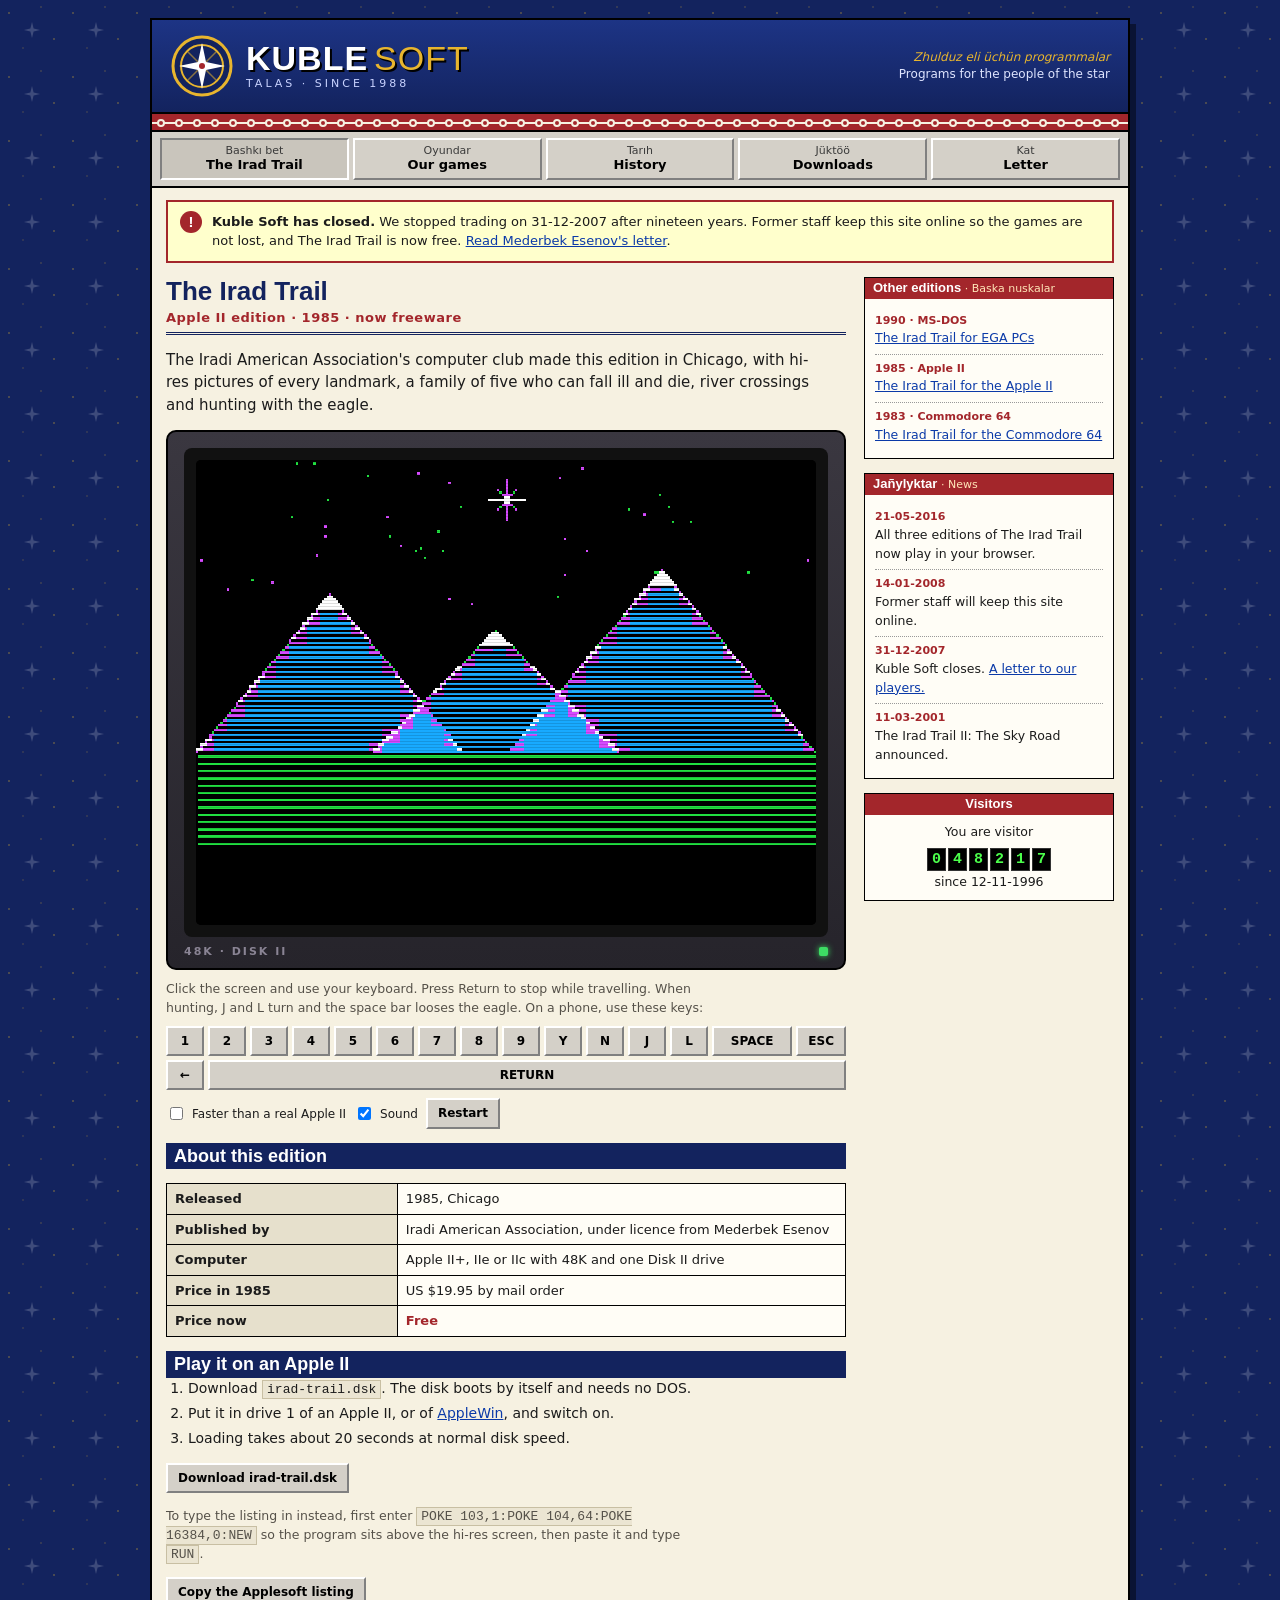
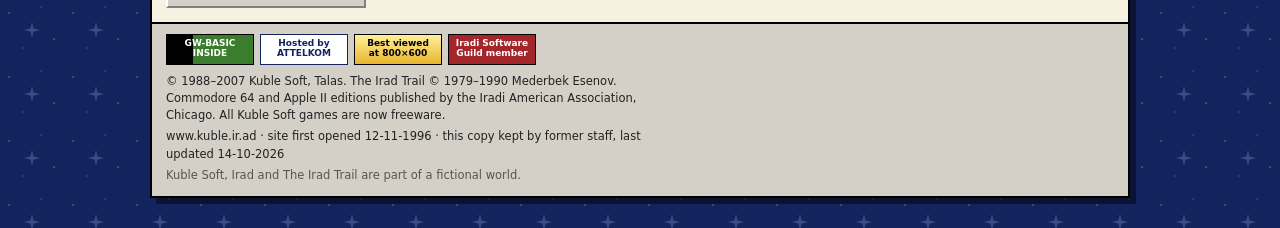
==== commit 060c66f2: "Redesign the site as the archived website of Kuble Soft The site now presents itself as the old webs" ====
--- a/apple2/index.html
+++ b/apple2/index.html
@@ -3,92 +3,46 @@
 <meta charset="utf-8">
 <meta name="viewport" content="width=device-width, initial-scale=1, viewport-fit=cover">
 <title>The Irad Trail</title>
-<link rel="preconnect" href="https://fonts.googleapis.com">
-<link rel="preconnect" href="https://fonts.gstatic.com" crossorigin>
-<link rel="stylesheet" href="https://fonts.googleapis.com/css2?family=Bungee&family=IBM+Plex+Sans:ital,wght@0,400;0,600;1,400&family=IBM+Plex+Mono:wght@500&display=swap">
-<style>
-/* Layout: one column. A dark 1980s monitor holds the hi-res screen; the road and emulator notes sit below. Single dark look by design. */
-:root {
-  --bg: #111014;
-  --panel: #1c1a21;
-  --ink: #ece8df;
-  --dim: #a29d93;
-  --orange: #ff8a4c;
-  --violet: #c98bff;
-  --rule: #34303c;
-  --case: #2a2830;
-  --display: "Bungee", "Arial Black", Impact, sans-serif;
-  --body: "IBM Plex Sans", "Segoe UI", system-ui, sans-serif;
-  --mono: "IBM Plex Mono", Consolas, "Courier New", monospace;
-  color-scheme: dark;
-}
-* { box-sizing: border-box; }
-html { background: var(--bg); }
-body { margin: 0; background: var(--bg); color: var(--ink); font-family: var(--body); font-size: 1.0625rem; line-height: 1.55; padding-inline: 16px; padding-block: 28px 56px; }
-.wrap { max-width: 800px; margin: 0 auto; display: grid; gap: 40px; }
-header { display: grid; gap: 12px; }
-.kicker { font-family: var(--mono); font-size: 0.8rem; letter-spacing: 0.14em; text-transform: uppercase; color: var(--orange); }
-h1 { font-family: var(--display); font-weight: 400; font-size: clamp(2.6rem, 10vw, 5rem); line-height: 0.92; margin: 0; text-wrap: balance; background: linear-gradient(180deg, var(--orange) 0 50%, var(--violet) 50% 100%); -webkit-background-clip: text; background-clip: text; color: transparent; }
-.lede { margin: 0; max-width: 62ch; color: var(--dim); }
-.lede strong { color: var(--ink); }
-
-.monitor { background: var(--case); border-radius: 16px; padding: 20px 20px 14px; box-shadow: 0 30px 70px -30px #000, inset 0 1px 0 #48444f; }
-.bezel { background: #050506; border-radius: 12px; padding: 12px; }
-.screen { position: relative; aspect-ratio: 4 / 3; max-width: 100%; border-radius: 8px; overflow: hidden; background: #000; cursor: text; }
-.screen:focus-within { box-shadow: 0 0 0 2px var(--orange); }
-#crt { position: absolute; inset: 0; width: 100%; height: 100%; image-rendering: pixelated; image-rendering: crisp-edges; }
-.screen::after { content: ""; position: absolute; inset: 0; pointer-events: none; background: repeating-linear-gradient(180deg, rgba(0,0,0,0) 0 2px, rgba(0,0,0,.18) 2px 3px); box-shadow: inset 0 0 60px rgba(0,0,0,.6); }
-#kbd { position: absolute; left: 0; bottom: 0; width: 1px; height: 1px; opacity: 0; border: 0; padding: 0; font-size: 16px; }
-.badge { display: flex; justify-content: space-between; align-items: center; gap: 12px; margin-top: 12px; font-family: var(--mono); font-size: 0.78rem; letter-spacing: 0.18em; text-transform: uppercase; color: #77727f; }
-.led { width: 9px; height: 9px; border-radius: 50%; background: #3ddc64; box-shadow: 0 0 8px #3ddc64; }
-
-.controls { display: grid; gap: 10px; margin-top: 14px; }
-.keys { display: flex; flex-wrap: wrap; gap: 6px; }
-.keys button, .btn {
-  font-family: var(--mono); font-size: 0.85rem; color: var(--ink); background: var(--panel);
-  border: 1px solid var(--rule); border-bottom-width: 3px; border-radius: 6px; padding: 9px 12px; cursor: pointer; line-height: 1; min-width: 40px;
-}
-.keys button:active, .btn:active { transform: translateY(2px); border-bottom-width: 1px; }
-.keys button:focus-visible, .btn:focus-visible, a:focus-visible, select:focus-visible { outline: 2px solid var(--orange); outline-offset: 2px; }
-.keys .wide { flex: 1 1 90px; }
-.row { display: flex; flex-wrap: wrap; gap: 10px; align-items: center; }
-.toggle { font-family: var(--mono); font-size: 0.85rem; color: var(--dim); display: inline-flex; gap: 8px; align-items: center; }
-.hint { font-size: 0.88rem; color: var(--dim); margin: 0; }
-
-h2 { font-family: var(--display); font-weight: 400; font-size: 1.7rem; line-height: 1; margin: 0 0 14px; color: var(--ink); }
-section p { margin: 0 0 12px; max-width: 64ch; }
-.road { list-style: none; margin: 0; padding: 0; display: grid; }
-.road li { display: grid; grid-template-columns: 3.6rem 1fr; gap: 14px; padding: 8px 0; border-top: 1px solid var(--rule); align-items: baseline; }
-.road li:last-child { border-bottom: 1px solid var(--rule); }
-.road .v { font-family: var(--mono); color: var(--orange); font-variant-numeric: tabular-nums; text-align: right; font-size: 0.9rem; }
-.road .n { font-weight: 600; }
-.road .k { color: var(--dim); font-size: 0.92rem; }
-.steps { margin: 0; padding-left: 1.3rem; display: grid; gap: 8px; max-width: 64ch; }
-code { font-family: var(--mono); font-size: 0.88em; color: var(--orange); background: var(--panel); padding: 2px 5px; border-radius: 3px; }
-.note { color: var(--dim); font-size: 0.92rem; }
-a { color: var(--orange); }
-footer { color: var(--dim); font-size: 0.88rem; border-top: 1px solid var(--rule); padding-top: 16px; }
-</style>
-
-<div class="wrap">
-  <header>
-    <div class="kicker">Apple II edition &middot; Applesoft BASIC &middot; 1985</div>
-    <h1>The Irad Trail</h1>
-    <p class="lede"><strong>Spring 1877.</strong> Lead your family 690 versts by horse caravan from the Chu to Iyık Janyl. Buy supplies at Osmon's shop, ford four rivers, cross three high passes, hunt with your eagle, and keep all five of your family alive.</p>
-  </header>
-
-  <div>
-    <div class="monitor">
+<link rel="stylesheet" href="../site/site.css">
+<div id="page">
+<header class="masthead">
+  <a class="logo" href="../index.html" aria-label="Kuble Soft, home page">
+    <svg viewBox="0 0 64 64" aria-hidden="true">
+      <circle cx="32" cy="32" r="29" fill="#13235e" stroke="#e8b52e" stroke-width="3"/>
+      <circle cx="32" cy="32" r="21" fill="none" stroke="#e8b52e" stroke-width="2"/>
+      <path d="M11 32h42M32 11v42M17 17l30 30M47 17L17 47" stroke="#e8b52e" stroke-width="1.5" opacity=".55"/>
+      <path d="M32 9l4 19 19 4-19 4-4 19-4-19-19-4 19-4z" fill="#ffffff"/>
+      <circle cx="32" cy="32" r="3" fill="#a3262b"/>
+    </svg>
+    <span class="word"><b>KUBLE</b><i>SOFT</i><small>Talas &middot; since 1988</small></span>
+  </a>
+  <p class="tagline"><em>Zhulduz eli üchün programmalar</em><br>Programs for the people of the star</p>
+</header>
+<div class="shyrdak" aria-hidden="true"></div>
+<nav class="menu" aria-label="Site">
+  <a href="../index.html" aria-current="page"><span>Bashkı bet</span>The Irad Trail</a>
+  <a href="../about.html#games"><span>Oyundar</span>Our games</a>
+  <a href="../about.html#history"><span>Tarıh</span>History</a>
+  <a href="../about.html#downloads"><span>Jüktöö</span>Downloads</a>
+  <a href="../about.html#letter"><span>Kat</span>Letter</a>
+</nav>
+<div class="closed" role="note"><b>Kuble Soft has closed.</b> We stopped trading on 31-12-2007 after nineteen years. Former staff keep this site online so the games are not lost, and The Irad Trail is now free. <a href="../about.html#letter">Read Mederbek Esenov's letter</a>.</div>
+
+<main class="cols">
+  <div class="main">
+    <h1>The Irad Trail<small>Apple II edition &middot; 1985 &middot; now freeware</small></h1>
+    <p class="lead">The Iradi American Association's computer club made this edition in Chicago, with hi-res pictures of every landmark, a family of five who can fall ill and die, river crossings and hunting with the eagle.</p>
+    <div class="monitor apple">
       <div class="bezel">
-        <div class="screen" id="screen" role="application" aria-label="Game screen. Click or tap, then use the keyboard.">
+        <div class="screen ratio" id="screen" role="application" aria-label="Game screen. Click or tap, then use the keyboard.">
           <canvas id="crt" width="560" height="384"></canvas>
           <input id="kbd" type="text" autocomplete="off" autocapitalize="characters" autocorrect="off" spellcheck="false" aria-label="Keyboard input">
         </div>
       </div>
-      <div class="badge"><span>Irad Trail &middot; 48K</span><span class="led" aria-hidden="true"></span></div>
+      <div class="badge"><span>48K &middot; Disk II</span><span class="led" aria-hidden="true"></span></div>
     </div>
     <div class="controls">
-      <p class="hint">Click the screen and use your keyboard. Press Return to stop while travelling. When hunting, J and L turn, the space bar looses the eagle. On a phone, use the keys below.</p>
+      <p class="hint">Click the screen and use your keyboard. Press Return to stop while travelling. When hunting, J and L turn and the space bar looses the eagle. On a phone, use these keys:</p>
       <div class="keys" id="keys">
         <button type="button" data-k="49">1</button><button type="button" data-k="50">2</button><button type="button" data-k="51">3</button>
         <button type="button" data-k="52">4</button><button type="button" data-k="53">5</button><button type="button" data-k="54">6</button>
@@ -100,50 +54,69 @@
         <button type="button" data-k="13" class="wide">RETURN</button>
       </div>
       <div class="row">
-        <label class="toggle"><input type="checkbox" id="fast"> Run faster than a real Apple II</label>
+        <label class="toggle"><input type="checkbox" id="fast"> Faster than a real Apple II</label>
         <label class="toggle"><input type="checkbox" id="sound" checked> Sound</label>
         <button type="button" class="btn" id="restart">Restart</button>
       </div>
     </div>
-  </div>
-
-  <section>
-    <h2>The road</h2>
-    <ol class="road">
-      <li><span class="v">0</span><span><span class="n">The lower Chu</span><br><span class="k">Osmon's shop at the Chu ford</span></span></li>
-      <li><span class="v">25</span><span><span class="n">The Chu River</span><br><span class="k">River crossing</span></span></li>
-      <li><span class="v">140</span><span><span class="n">Kök-Bel Pass</span><br><span class="k">Over the Kyrgyz Range</span></span></li>
-      <li><span class="v">215</span><span><span class="n">Rabat-i-Safed</span><br><span class="k">Sogdian caravanserai. Supplies</span></span></li>
-      <li><span class="v">240</span><span><span class="n">The Talas fort</span><br><span class="k">Russian garrison. Supplies</span></span></li>
-      <li><span class="v">255</span><span><span class="n">The Talas River</span><br><span class="k">River crossing</span></span></li>
-      <li><span class="v">330</span><span><span class="n">Otmek Pass</span><br><span class="k">Second high pass</span></span></li>
-      <li><span class="v">400</span><span><span class="n">Suusamyr</span><br><span class="k">Kinsmen on the summer pastures</span></span></li>
-      <li><span class="v">450</span><span><span class="n">Ala-Bel Pass, 3,184 m</span><br><span class="k">Snowbound early and late in the year</span></span></li>
-      <li><span class="v">500</span><span><span class="n">The Chychkan</span><br><span class="k">River crossing</span></span></li>
-      <li><span class="v">570</span><span><span class="n">Ketmen-Töbö</span><br><span class="k">Bazaar. Supplies, at a price</span></span></li>
-      <li><span class="v">620</span><span><span class="n">The Naryn gorge</span><br><span class="k">Rockfall country</span></span></li>
-      <li><span class="v">690</span><span><span class="n">Iyık Janyl</span><br><span class="k">Cathedral Hill. Arrive by 24 August for the Feast of St. Janyl</span></span></li>
-    </ol>
-  </section>
-
-  <section>
-    <h2>Play it on an Apple II emulator</h2>
-    <p>The disk boots by itself on an Apple II+, IIe or IIc with 48K, real or emulated. It needs no DOS.</p>
+
+    <h2>About this edition</h2>
+    <div class="tablewrap"><table class="sheet">
+      <tr><th>Released</th><td>1985, Chicago</td></tr>
+      <tr><th>Published by</th><td>Iradi American Association, under licence from Mederbek Esenov</td></tr>
+      <tr><th>Computer</th><td>Apple II+, IIe or IIc with 48K and one Disk II drive</td></tr>
+      <tr><th>Price in 1985</th><td>US $19.95 by mail order</td></tr>
+      <tr><th>Price now</th><td class="free">Free</td></tr>
+    </table></div>
+
+    <h2>Play it on an Apple II</h2>
     <ol class="steps">
-      <li>Download the disk image <code>irad-trail.dsk</code>.</li>
-      <li>In <a href="https://github.com/AppleWin/AppleWin" target="_blank" rel="noopener">AppleWin</a>, put it in drive 1 and press the reboot button. Other emulators work the same way.</li>
+      <li>Download <code>irad-trail.dsk</code>. The disk boots by itself and needs no DOS.</li>
+      <li>Put it in drive 1 of an Apple II, or of <a href="https://github.com/AppleWin/AppleWin" target="_blank" rel="noopener">AppleWin</a>, and switch on.</li>
       <li>Loading takes about 20 seconds at normal disk speed.</li>
     </ol>
-    <div class="row" id="dl" style="margin-top:14px"></div>
-    <p class="note" style="margin-top:12px">You can also paste the listing into an emulator. The program is too big to share memory with the hi-res screen, so at the <code>]</code> prompt first type <code>POKE 103,1:POKE 104,64:POKE 16384,0:NEW</code>, then paste the listing and type <code>RUN</code>.</p>
+    <div class="row" id="dl"></div>
+    <p class="note">To type the listing in instead, first enter <code>POKE 103,1:POKE 104,64:POKE 16384,0:NEW</code> so the program sits above the hi-res screen, then paste it and type <code>RUN</code>.</p>
     <div class="row">
-      <button type="button" class="btn" id="copy">Copy Applesoft listing</button>
+      <button type="button" class="btn" id="copy">Copy the Applesoft listing</button>
       <span class="note" id="copied" role="status"></span>
     </div>
-  </section>
-
-  <footer>A new game in the spirit of the 1985 MECC classic, written in Applesoft BASIC with hi-res graphics. This page runs the same listing that is on the disk, in a small Applesoft interpreter that draws an Apple II screen. Other editions: <a href="../">MS-DOS (1990 style)</a> and <a href="../c64/">Commodore 64 (1978 style)</a>.</footer>
+  </div>
+  <aside class="side">
+    <section class="box"><h3>Other editions <span>&middot; Baska nuskalar</span></h3>
+      <div class="in"><ul class="news">
+        <li><time>1990 &middot; MS-DOS</time><a href="../index.html">The Irad Trail for EGA PCs</a></li>
+        <li><time>1985 &middot; Apple II</time><a href="../apple2/">The Irad Trail for the Apple II</a></li>
+        <li><time>1983 &middot; Commodore 64</time><a href="../c64/">The Irad Trail for the Commodore 64</a></li>
+      </ul></div>
+    </section>
+    <section class="box"><h3>Jañylyktar <span>&middot; News</span></h3>
+      <div class="in"><ul class="news">
+        <li><time datetime="2016-05-21">21-05-2016</time>All three editions of The Irad Trail now play in your browser.</li>
+        <li><time datetime="2008-01-14">14-01-2008</time>Former staff will keep this site online.</li>
+        <li><time datetime="2007-12-31">31-12-2007</time>Kuble Soft closes. <a href="../about.html#letter">A letter to our players.</a></li>
+        <li><time datetime="2001-03-11">11-03-2001</time>The Irad Trail II: The Sky Road announced.</li>
+      </ul></div>
+    </section>
+    <section class="box counter"><h3>Visitors</h3>
+      <div class="in">You are visitor<br><span class="digits"><b>0</b><b>4</b><b>8</b><b>2</b><b>1</b><b>7</b></span><br>since 12-11-1996</div>
+    </section>
+  </aside>
+
+</main>
+<footer class="foot">
+  <div class="webbadges" aria-hidden="true">
+    <span class="wb a">GW-BASIC<br>INSIDE</span>
+    <span class="wb b">Hosted by<br>ATTELKOM</span>
+    <span class="wb c">Best viewed<br>at 800&times;600</span>
+    <span class="wb d">Iradi Software<br>Guild member</span>
+  </div>
+  <p>&copy; 1988&ndash;2007 Kuble Soft, Talas. The Irad Trail &copy; 1979&ndash;1990 Mederbek Esenov. Commodore 64 and Apple II editions published by the Iradi American Association, Chicago. All Kuble Soft games are now freeware.</p>
+  <p>www.kuble.ir.ad &middot; site first opened 12-11-1996 &middot; this copy kept by former staff, last updated 14-10-2026</p>
+  <p class="fiction">Kuble Soft, Irad and The Irad Trail are part of a fictional world.</p>
+</footer>
 </div>
+
 
 <script type="text/plain" id="bas">10 REM THE IRAD TRAIL: APPLE II EDITION
 20 REM IRADI AMERICAN ASSOCIATION, CHICAGO 1985
--- a/site/site.css
+++ b/site/site.css
@@ -0,0 +1,161 @@
+/* Kuble Soft, Talas. Company site, first built 1996, kept online by former staff.
+   Layout: a cream page on a night-blue tiled ground; masthead, shyrdak strip, button menu,
+   then a main column and a news sidebar. Single light look, as in 1999. */
+:root {
+  --night: #13235e;
+  --night-2: #1d3485;
+  --gold: #e8b52e;
+  --felt: #a3262b;
+  --cream: #f6f1e1;
+  --paper: #fffdf6;
+  --ink: #1b1b1b;
+  --muted: #555149;
+  --link: #0b3aa8;
+  --visited: #6a2a8a;
+  --gray: #d4d0c8;
+  --gray-dark: #808080;
+  --body: Verdana, Tahoma, "DejaVu Sans", Geneva, sans-serif;
+  --head: "Arial Black", "Arial Bold", Gadget, Verdana, sans-serif;
+  --mono: "Courier New", Courier, monospace;
+  color-scheme: light;
+}
+* { box-sizing: border-box; }
+html { background: var(--night); }
+body {
+  margin: 0; color: var(--ink); font-family: var(--body); font-size: 14px; line-height: 1.5;
+  background-color: var(--night);
+  background-image: url("data:image/svg+xml,%3Csvg xmlns='http://www.w3.org/2000/svg' width='64' height='64'%3E%3Cg fill='%23e8b52e' fill-opacity='.35'%3E%3Ccircle cx='9' cy='13' r='1'/%3E%3Ccircle cx='41' cy='7' r='.8'/%3E%3Ccircle cx='54' cy='39' r='1'/%3E%3Ccircle cx='23' cy='48' r='.7'/%3E%3C/g%3E%3Cpath d='M32 22l1.6 6.4 6.4 1.6-6.4 1.6L32 38l-1.6-6.4-6.4-1.6 6.4-1.6z' fill='%23ffffff' fill-opacity='.18'/%3E%3C/svg%3E");
+  padding-inline: 16px; padding-block: 18px 30px;
+}
+a { color: var(--link); }
+a:visited { color: var(--visited); }
+a:focus-visible, button:focus-visible, input:focus-visible { outline: 2px dotted var(--felt); outline-offset: 2px; }
+
+#page { max-width: 980px; margin: 0 auto; background: var(--cream); border: 2px solid #000; box-shadow: 6px 6px 0 rgba(0,0,0,.45); }
+
+/* Masthead */
+.masthead { display: flex; flex-wrap: wrap; align-items: center; justify-content: space-between; gap: 12px 24px; padding: 14px 18px; background: linear-gradient(180deg, var(--night-2), var(--night)); color: #fff; border-bottom: 2px solid #000; }
+.logo { display: inline-flex; align-items: center; gap: 12px; text-decoration: none; color: #fff; }
+.logo:visited { color: #fff; }
+.logo svg { width: 64px; height: 64px; flex: none; }
+.word { font-family: var(--head); font-size: 34px; line-height: .9; letter-spacing: 1px; text-shadow: 2px 2px 0 #000; }
+.word b { color: #fff; font-weight: 900; }
+.word i { color: var(--gold); font-style: normal; margin-left: 6px; }
+.word small { display: block; font-family: var(--body); font-size: 11px; letter-spacing: 3px; color: #c9d3ff; text-shadow: none; margin-top: 6px; text-transform: uppercase; }
+.tagline { font-size: 12px; color: #dfe5ff; text-align: right; line-height: 1.45; }
+.tagline em { font-style: italic; color: var(--gold); }
+.shyrdak { height: 18px; background-color: var(--felt); border-bottom: 2px solid #000;
+  background-image: url("data:image/svg+xml,%3Csvg xmlns='http://www.w3.org/2000/svg' width='36' height='18'%3E%3Cpath d='M0 9h6c0-4 6-4 6 0s-6 4-6 0M36 9h-6c0-4-6-4-6 0s6 4 6 0M12 9h12' fill='none' stroke='%23f6f1e1' stroke-width='2'/%3E%3C/svg%3E"); background-size: 36px 18px; }
+
+/* Menu: classic bevelled buttons */
+.menu { display: flex; flex-wrap: wrap; gap: 4px; padding: 6px 8px; background: var(--gray); border-bottom: 2px solid #000; }
+.menu a { flex: 1 1 120px; text-align: center; padding: 4px 8px 5px; background: var(--gray); color: #000; text-decoration: none; font-size: 13px; font-weight: bold; line-height: 1.2;
+  border: 2px solid; border-color: #fff var(--gray-dark) var(--gray-dark) #fff; }
+.menu a span { display: block; font-weight: normal; font-size: 11px; color: #3a3a3a; }
+.menu a:hover { background: #e4e1d9; }
+.menu a:active, .menu a[aria-current="page"] { border-color: var(--gray-dark) #fff #fff var(--gray-dark); background: #c9c5bc; }
+
+/* Closure notice */
+.closed { margin: 12px 14px 0; padding: 10px 12px 10px 44px; background: #ffffcc; border: 2px solid var(--felt); position: relative; font-size: 13px; }
+.closed::before { content: "!"; position: absolute; left: 12px; top: 9px; width: 22px; height: 22px; border-radius: 50%; background: var(--felt); color: #fff; font: bold 15px/22px var(--head); text-align: center; }
+
+/* Columns */
+.cols { display: grid; grid-template-columns: minmax(0, 1fr) 250px; gap: 18px; padding: 14px; }
+@media (max-width: 760px) { .cols { grid-template-columns: minmax(0, 1fr); } .tagline { text-align: left; } }
+.main { min-width: 0; }
+.main > * + * { margin-top: 14px; }
+h1, h2, h3 { font-family: var(--head); color: var(--night); margin: 0; line-height: 1.15; text-wrap: balance; }
+h1 { font-size: 26px; border-bottom: 3px double var(--night); padding-bottom: 6px; }
+h1 small { display: block; font-family: var(--body); font-size: 13px; font-weight: bold; color: var(--felt); margin-top: 4px; letter-spacing: .5px; }
+h2 { font-size: 18px; padding: 3px 8px; background: var(--night); color: #fff; }
+h3 { font-size: 14px; }
+p { margin: 0; max-width: 68ch; }
+.main p + p { margin-top: 10px; }
+.lead { font-size: 15px; }
+ul.plain { margin: 0; padding-left: 20px; }
+ul.plain li + li { margin-top: 4px; }
+
+/* Sidebar boxes */
+.side { display: grid; gap: 14px; align-content: start; min-width: 0; }
+.box { background: var(--paper); border: 1px solid #000; }
+.box h3 { background: var(--felt); color: #fff; padding: 3px 8px; font-size: 13px; }
+.box h3 span { font-family: var(--body); font-weight: normal; font-size: 11px; color: #ffe6b8; }
+.box .in { padding: 8px 10px; font-size: 12.5px; }
+.news { list-style: none; margin: 0; padding: 0; }
+.news li { padding: 6px 0; border-bottom: 1px dotted #999; }
+.news li:last-child { border-bottom: 0; }
+.news time { display: block; font-weight: bold; color: var(--felt); font-size: 11px; font-variant-numeric: tabular-nums; }
+.counter { text-align: center; font-size: 12px; }
+.digits { display: inline-flex; gap: 2px; margin: 6px 0 2px; }
+.digits b { background: #000; color: #4cff4c; font: bold 15px/1 var(--mono); padding: 3px 4px; border: 1px solid #333; font-variant-numeric: tabular-nums; }
+
+/* Product sheet */
+.sheet { width: 100%; border-collapse: collapse; background: var(--paper); font-size: 13px; }
+.sheet th, .sheet td { border: 1px solid #000; padding: 5px 8px; text-align: left; vertical-align: top; }
+.sheet th { background: #e6e0cc; width: 34%; font-weight: bold; }
+.tablewrap { overflow-x: auto; }
+.free { color: var(--felt); font-weight: bold; }
+
+/* Bevelled buttons and controls */
+.btn, .keys button {
+  font: bold 12px var(--body); color: #000; background: var(--gray); cursor: pointer; padding: 6px 10px; min-width: 38px; line-height: 1.2;
+  border: 2px solid; border-color: #fff var(--gray-dark) var(--gray-dark) #fff; border-radius: 0; text-decoration: none; display: inline-block;
+}
+a.btn:visited { color: #000; }
+.btn:active, .keys button:active { border-color: var(--gray-dark) #fff #fff var(--gray-dark); }
+.row { display: flex; flex-wrap: wrap; gap: 8px; align-items: center; }
+.keys { display: flex; flex-wrap: wrap; gap: 4px; }
+.keys .wide { flex: 1 1 80px; }
+.toggle { font-size: 12px; display: inline-flex; gap: 6px; align-items: center; }
+.hint { font-size: 12.5px; color: var(--muted); }
+.note { font-size: 12.5px; color: var(--muted); }
+code { font: 13px var(--mono); background: #ebe5d2; padding: 1px 4px; border: 1px solid #c8bfa3; }
+.steps { margin: 0; padding-left: 22px; }
+.steps li + li { margin-top: 4px; }
+
+/* The computers */
+.monitor { border: 2px solid #000; padding: 16px 16px 10px; border-radius: 10px; }
+.monitor.pc { background: linear-gradient(180deg, #d9d2bf, #b3ab96); }
+.monitor.apple { background: linear-gradient(180deg, #3a3740, #26242b); }
+.monitor.c64 { background: linear-gradient(180deg, #d6ccb4, #ad a28a); background: linear-gradient(180deg, #d6ccb4, #ada28a); }
+.bezel { background: #111; border-radius: 8px; padding: 12px; }
+.screen { position: relative; max-width: 100%; border-radius: 5px; overflow: hidden; background: #000; cursor: text; }
+.screen.ratio { aspect-ratio: 4 / 3; }
+.screen:focus-within { box-shadow: 0 0 0 2px var(--gold); }
+#crt { position: absolute; inset: 0; width: 100%; height: 100%; image-rendering: pixelated; image-rendering: crisp-edges; }
+.screen::after { content: ""; position: absolute; inset: 0; pointer-events: none; background: repeating-linear-gradient(180deg, rgba(0,0,0,0) 0 2px, rgba(0,0,0,.13) 2px 3px); }
+#kbd { position: absolute; left: 0; bottom: 0; width: 1px; height: 1px; opacity: 0; border: 0; padding: 0; font-size: 16px; }
+.badge { display: flex; justify-content: space-between; align-items: center; gap: 10px; margin-top: 8px; font: bold 11px var(--body); letter-spacing: 2px; text-transform: uppercase; color: #5d574a; }
+.monitor.apple .badge { color: #8a8494; }
+.led { width: 9px; height: 9px; border-radius: 2px; background: #3ddc64; box-shadow: 0 0 6px #3ddc64; }
+.controls { display: grid; gap: 8px; margin-top: 10px; }
+
+/* Catalogue and history */
+.catalog { display: grid; gap: 12px; }
+.item { display: grid; grid-template-columns: 96px minmax(0, 1fr); gap: 12px; background: var(--paper); border: 1px solid #000; padding: 10px; }
+.item .cover { width: 96px; aspect-ratio: 3 / 4; border: 1px solid #000; display: grid; place-items: center; text-align: center; font: bold 11px/1.2 var(--head); color: #fff; padding: 6px; }
+.item h3 { font-size: 15px; }
+.item p { font-size: 13px; margin-top: 4px; }
+.status { display: inline-block; font: bold 10px var(--body); text-transform: uppercase; letter-spacing: 1px; padding: 1px 6px; border: 1px solid #000; margin-left: 6px; vertical-align: 2px; }
+.status.free { background: #c8f2c0; color: #0d4d06; }
+.status.gone { background: #e3dfd3; color: #4b4740; }
+.status.never { background: #f6d1c9; color: #6e170f; }
+.timeline { list-style: none; margin: 0; padding: 0; border-left: 3px solid var(--night); }
+.timeline li { position: relative; padding: 0 0 12px 18px; }
+.timeline li::before { content: ""; position: absolute; left: -8px; top: 5px; width: 11px; height: 11px; background: var(--gold); border: 2px solid var(--night); transform: rotate(45deg); }
+.timeline b { display: inline-block; min-width: 48px; color: var(--felt); font-variant-numeric: tabular-nums; }
+.letter { background: var(--paper); border: 1px solid #000; padding: 14px 16px; font-family: Georgia, "Times New Roman", serif; font-size: 15px; line-height: 1.6; }
+.letter p + p { margin-top: 10px; }
+.letter .sig { font-style: italic; }
+
+/* Footer */
+.foot { border-top: 2px solid #000; background: var(--gray); padding: 10px 14px 12px; font-size: 11.5px; color: #222; }
+.webbadges { display: flex; flex-wrap: wrap; gap: 6px; margin-bottom: 8px; }
+.wb { width: 88px; height: 31px; display: grid; place-items: center; text-align: center; font: bold 9px/1.1 var(--body); border: 1px solid #000; padding: 2px; }
+.wb.a { background: linear-gradient(90deg, #000 0 30%, #3a7d2c 30%); color: #fff; }
+.wb.b { background: #fff; color: var(--night); border-color: var(--night); }
+.wb.c { background: linear-gradient(180deg, #ffef9a, #e8b52e); color: #000; }
+.wb.d { background: var(--felt); color: #fff; }
+.foot p + p { margin-top: 4px; }
+.foot .fiction { color: #555; }
+@media (prefers-reduced-motion: reduce) { * { animation: none !important; transition: none !important; } }
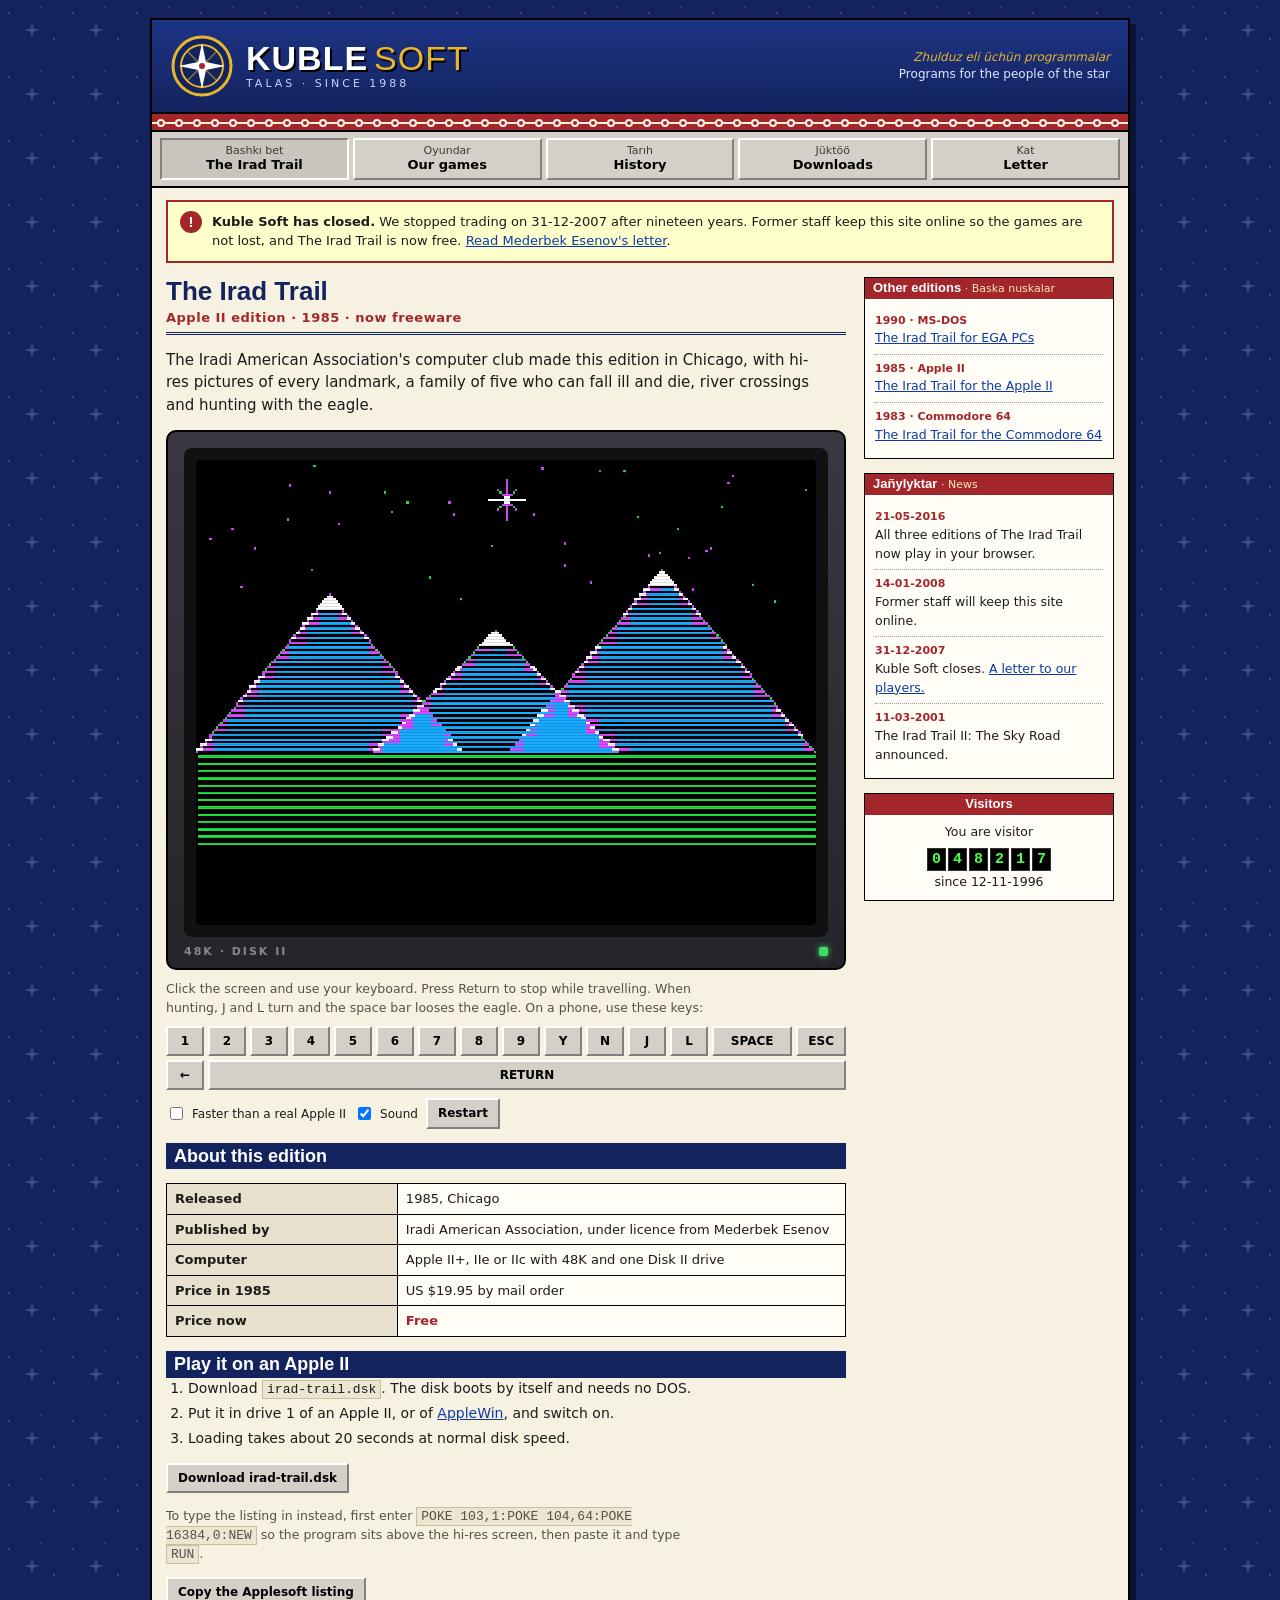
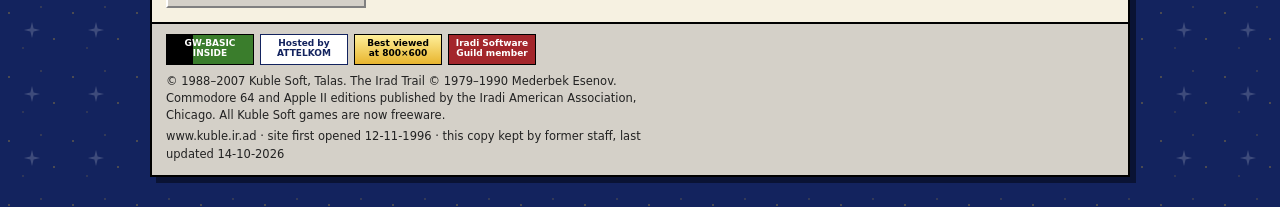
==== commit 82c7c568: "Remove the fiction note from the site footer Co-Authored-By: Claude Opus 5.5 <noreply@anthropic.com>" ====
--- a/apple2/index.html
+++ b/apple2/index.html
@@ -113,7 +113,6 @@
   </div>
   <p>&copy; 1988&ndash;2007 Kuble Soft, Talas. The Irad Trail &copy; 1979&ndash;1990 Mederbek Esenov. Commodore 64 and Apple II editions published by the Iradi American Association, Chicago. All Kuble Soft games are now freeware.</p>
   <p>www.kuble.ir.ad &middot; site first opened 12-11-1996 &middot; this copy kept by former staff, last updated 14-10-2026</p>
-  <p class="fiction">Kuble Soft, Irad and The Irad Trail are part of a fictional world.</p>
 </footer>
 </div>
 
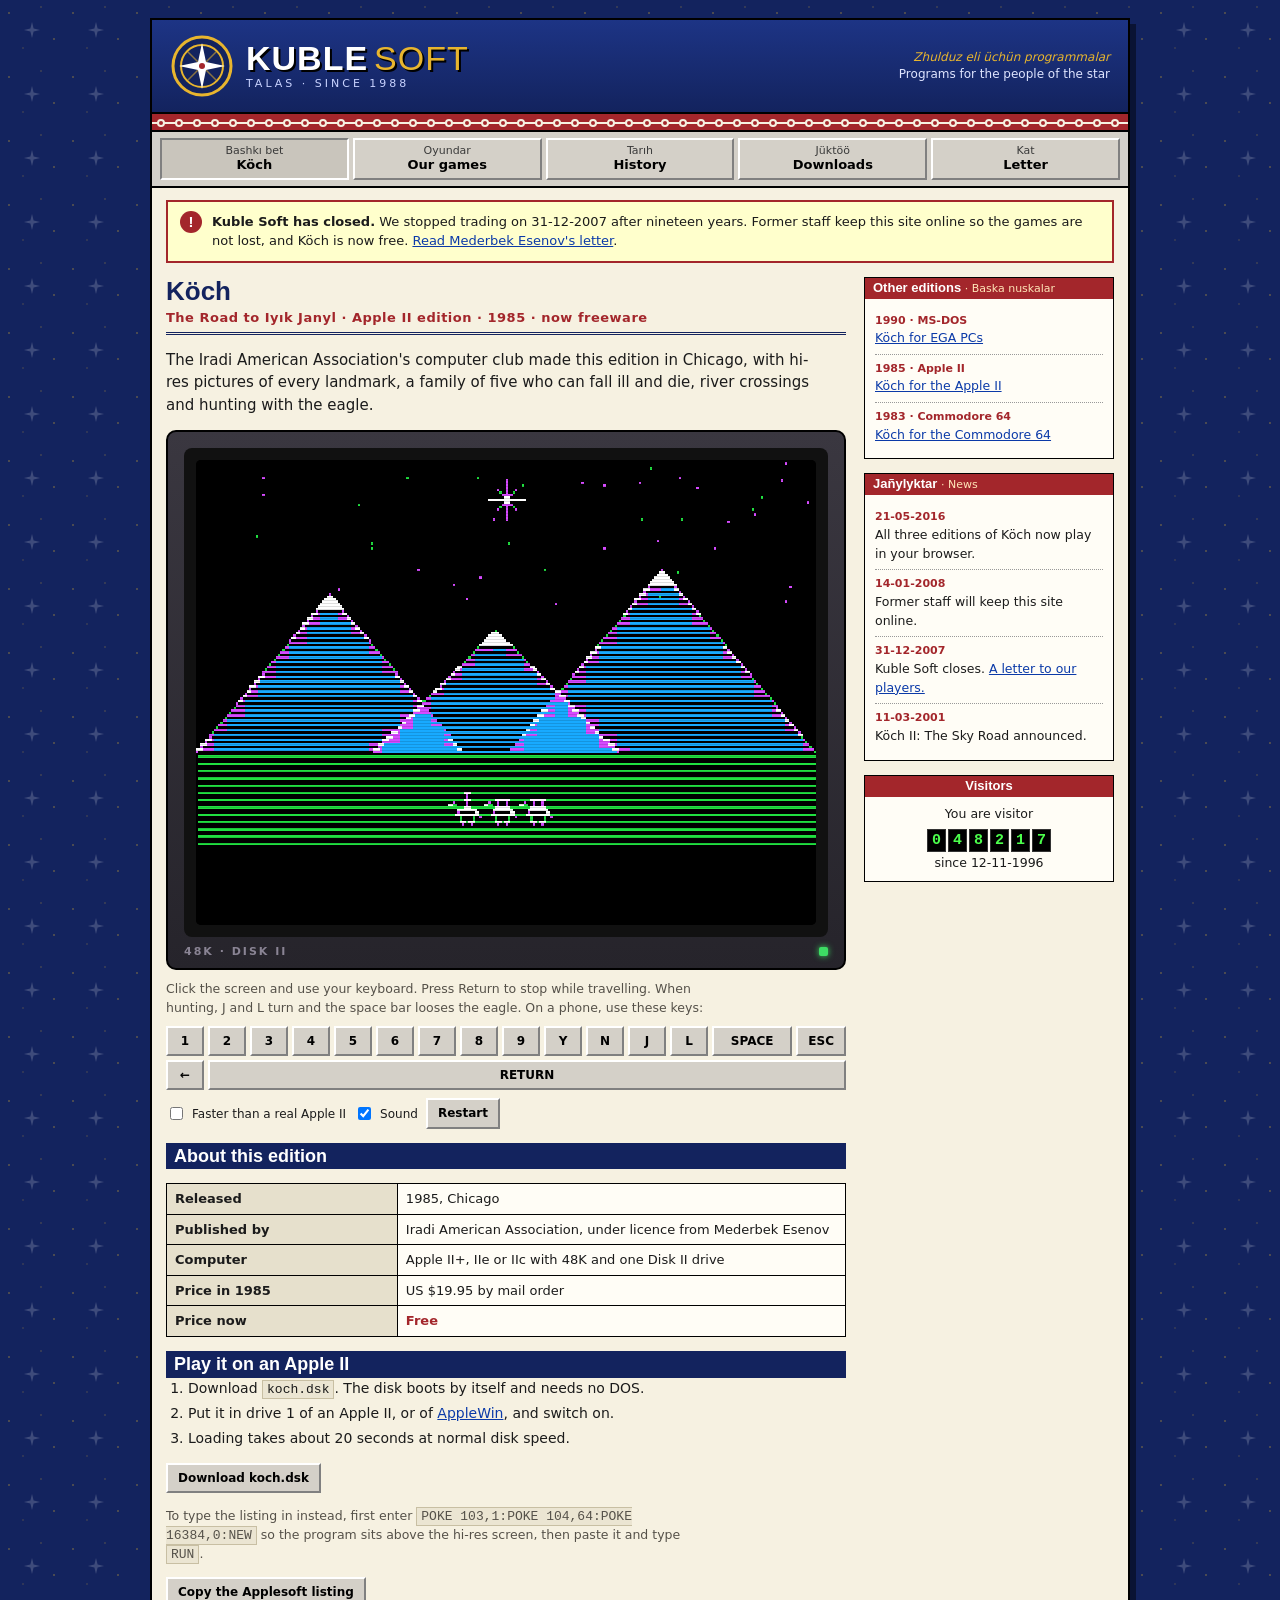
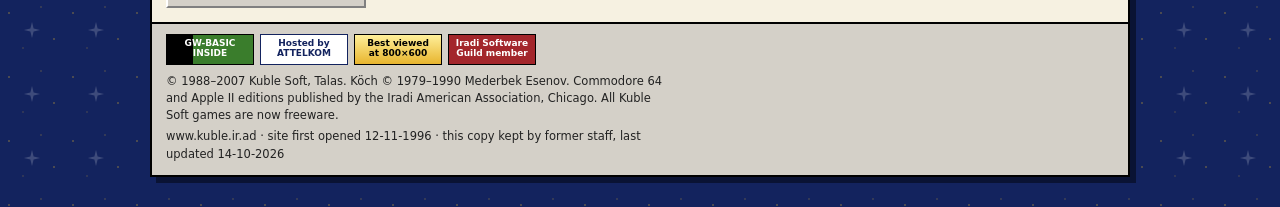
==== commit ddbd313c: "Rename the game to Köch: The Road to Iyık Janyl Köch is the Iradi word for the seasonal move of a he" ====
--- a/apple2/index.html
+++ b/apple2/index.html
@@ -2,7 +2,7 @@
 <html lang="en">
 <meta charset="utf-8">
 <meta name="viewport" content="width=device-width, initial-scale=1, viewport-fit=cover">
-<title>The Irad Trail</title>
+<title>Köch</title>
 <link rel="stylesheet" href="../site/site.css">
 <div id="page">
 <header class="masthead">
@@ -20,17 +20,17 @@
 </header>
 <div class="shyrdak" aria-hidden="true"></div>
 <nav class="menu" aria-label="Site">
-  <a href="../index.html" aria-current="page"><span>Bashkı bet</span>The Irad Trail</a>
+  <a href="../index.html" aria-current="page"><span>Bashkı bet</span>Köch</a>
   <a href="../about.html#games"><span>Oyundar</span>Our games</a>
   <a href="../about.html#history"><span>Tarıh</span>History</a>
   <a href="../about.html#downloads"><span>Jüktöö</span>Downloads</a>
   <a href="../about.html#letter"><span>Kat</span>Letter</a>
 </nav>
-<div class="closed" role="note"><b>Kuble Soft has closed.</b> We stopped trading on 31-12-2007 after nineteen years. Former staff keep this site online so the games are not lost, and The Irad Trail is now free. <a href="../about.html#letter">Read Mederbek Esenov's letter</a>.</div>
+<div class="closed" role="note"><b>Kuble Soft has closed.</b> We stopped trading on 31-12-2007 after nineteen years. Former staff keep this site online so the games are not lost, and Köch is now free. <a href="../about.html#letter">Read Mederbek Esenov's letter</a>.</div>
 
 <main class="cols">
   <div class="main">
-    <h1>The Irad Trail<small>Apple II edition &middot; 1985 &middot; now freeware</small></h1>
+    <h1>Köch<small>The Road to Iyık Janyl &middot; Apple II edition &middot; 1985 &middot; now freeware</small></h1>
     <p class="lead">The Iradi American Association's computer club made this edition in Chicago, with hi-res pictures of every landmark, a family of five who can fall ill and die, river crossings and hunting with the eagle.</p>
     <div class="monitor apple">
       <div class="bezel">
@@ -71,7 +71,7 @@
 
     <h2>Play it on an Apple II</h2>
     <ol class="steps">
-      <li>Download <code>irad-trail.dsk</code>. The disk boots by itself and needs no DOS.</li>
+      <li>Download <code>koch.dsk</code>. The disk boots by itself and needs no DOS.</li>
       <li>Put it in drive 1 of an Apple II, or of <a href="https://github.com/AppleWin/AppleWin" target="_blank" rel="noopener">AppleWin</a>, and switch on.</li>
       <li>Loading takes about 20 seconds at normal disk speed.</li>
     </ol>
@@ -85,17 +85,17 @@
   <aside class="side">
     <section class="box"><h3>Other editions <span>&middot; Baska nuskalar</span></h3>
       <div class="in"><ul class="news">
-        <li><time>1990 &middot; MS-DOS</time><a href="../index.html">The Irad Trail for EGA PCs</a></li>
-        <li><time>1985 &middot; Apple II</time><a href="../apple2/">The Irad Trail for the Apple II</a></li>
-        <li><time>1983 &middot; Commodore 64</time><a href="../c64/">The Irad Trail for the Commodore 64</a></li>
+        <li><time>1990 &middot; MS-DOS</time><a href="../index.html">Köch for EGA PCs</a></li>
+        <li><time>1985 &middot; Apple II</time><a href="../apple2/">Köch for the Apple II</a></li>
+        <li><time>1983 &middot; Commodore 64</time><a href="../c64/">Köch for the Commodore 64</a></li>
       </ul></div>
     </section>
     <section class="box"><h3>Jañylyktar <span>&middot; News</span></h3>
       <div class="in"><ul class="news">
-        <li><time datetime="2016-05-21">21-05-2016</time>All three editions of The Irad Trail now play in your browser.</li>
+        <li><time datetime="2016-05-21">21-05-2016</time>All three editions of Köch now play in your browser.</li>
         <li><time datetime="2008-01-14">14-01-2008</time>Former staff will keep this site online.</li>
         <li><time datetime="2007-12-31">31-12-2007</time>Kuble Soft closes. <a href="../about.html#letter">A letter to our players.</a></li>
-        <li><time datetime="2001-03-11">11-03-2001</time>The Irad Trail II: The Sky Road announced.</li>
+        <li><time datetime="2001-03-11">11-03-2001</time>Köch II: The Sky Road announced.</li>
       </ul></div>
     </section>
     <section class="box counter"><h3>Visitors</h3>
@@ -111,13 +111,13 @@
     <span class="wb c">Best viewed<br>at 800&times;600</span>
     <span class="wb d">Iradi Software<br>Guild member</span>
   </div>
-  <p>&copy; 1988&ndash;2007 Kuble Soft, Talas. The Irad Trail &copy; 1979&ndash;1990 Mederbek Esenov. Commodore 64 and Apple II editions published by the Iradi American Association, Chicago. All Kuble Soft games are now freeware.</p>
+  <p>&copy; 1988&ndash;2007 Kuble Soft, Talas. Köch &copy; 1979&ndash;1990 Mederbek Esenov. Commodore 64 and Apple II editions published by the Iradi American Association, Chicago. All Kuble Soft games are now freeware.</p>
   <p>www.kuble.ir.ad &middot; site first opened 12-11-1996 &middot; this copy kept by former staff, last updated 14-10-2026</p>
 </footer>
 </div>
 
 
-<script type="text/plain" id="bas">10 REM THE IRAD TRAIL: APPLE II EDITION
+<script type="text/plain" id="bas">10 REM KOCH: THE ROAD TO IYIK JANYL. APPLE II EDITION
 20 REM IRADI AMERICAN ASSOCIATION, CHICAGO 1985
 30 TEXT : HOME : NORMAL
 40 DIM N$(5),HL(5),DS(5),SD(5),L(13),TY(13),L$(13),Q$(13),D$(12),MO$(12),MS(12),TB(12),C(6),CN$(6),WT$(4),PA$(3),RA$(3),VX(4),VY(4),DN$(5),MX(13),MY(13)
@@ -131,12 +131,12 @@
 85 FOR I = 0 TO 4 : READ VX(I),VY(I) : NEXT
 90 FOR I = 1 TO 5 : READ DN$(I) : NEXT
 100 SN = 6 : GOSUB 6000
-105 HOME : HTAB 14 : PRINT "THE IRAD TRAIL"
-110 HTAB 5 : PRINT "FROM THE CHU TO IYIK JANYL, 1877"
+105 HOME : HTAB 18 : PRINT "KOCH"
+110 HTAB 7 : PRINT "THE ROAD TO IYIK JANYL, 1877"
 115 HTAB 5 : PRINT "IRADI AMERICAN ASSOCIATION, 1985"
 120 HTAB 10 : PRINT "PRESS RETURN TO BEGIN"; : GET K$
 125 X = RND ( - (PEEK (78) + 256 * PEEK (79)))
-200 TEXT : HOME : PRINT : HTAB 14 : PRINT "THE IRAD TRAIL" : PRINT
+200 TEXT : HOME : PRINT : HTAB 18 : PRINT "KOCH" : PRINT
 210 PRINT "  YOU MAY:" : PRINT
 220 PRINT "    1. TRAVEL THE ROAD"
 230 PRINT "    2. LEARN ABOUT THE ROAD"
@@ -1211,7 +1211,7 @@
     navigator.clipboard.writeText(SRC).then(() => { out.textContent = "Listing copied."; }, () => { out.textContent = "Copy failed. Type LIST at the ] prompt to read it."; });
   });
   const dl = document.getElementById("dl");
-  [["irad-trail.dsk", "Download irad-trail.dsk"]].forEach(([f, label]) => {
+  [["koch.dsk", "Download koch.dsk"]].forEach(([f, label]) => {
     fetch(f, { method: "HEAD" }).then(r => { if (!r.ok) return; const a = document.createElement("a"); a.href = f; a.className = "btn"; a.textContent = label; a.setAttribute("download", f); dl.appendChild(a); }).catch(() => {});
   });
   requestAnimationFrame(frame);
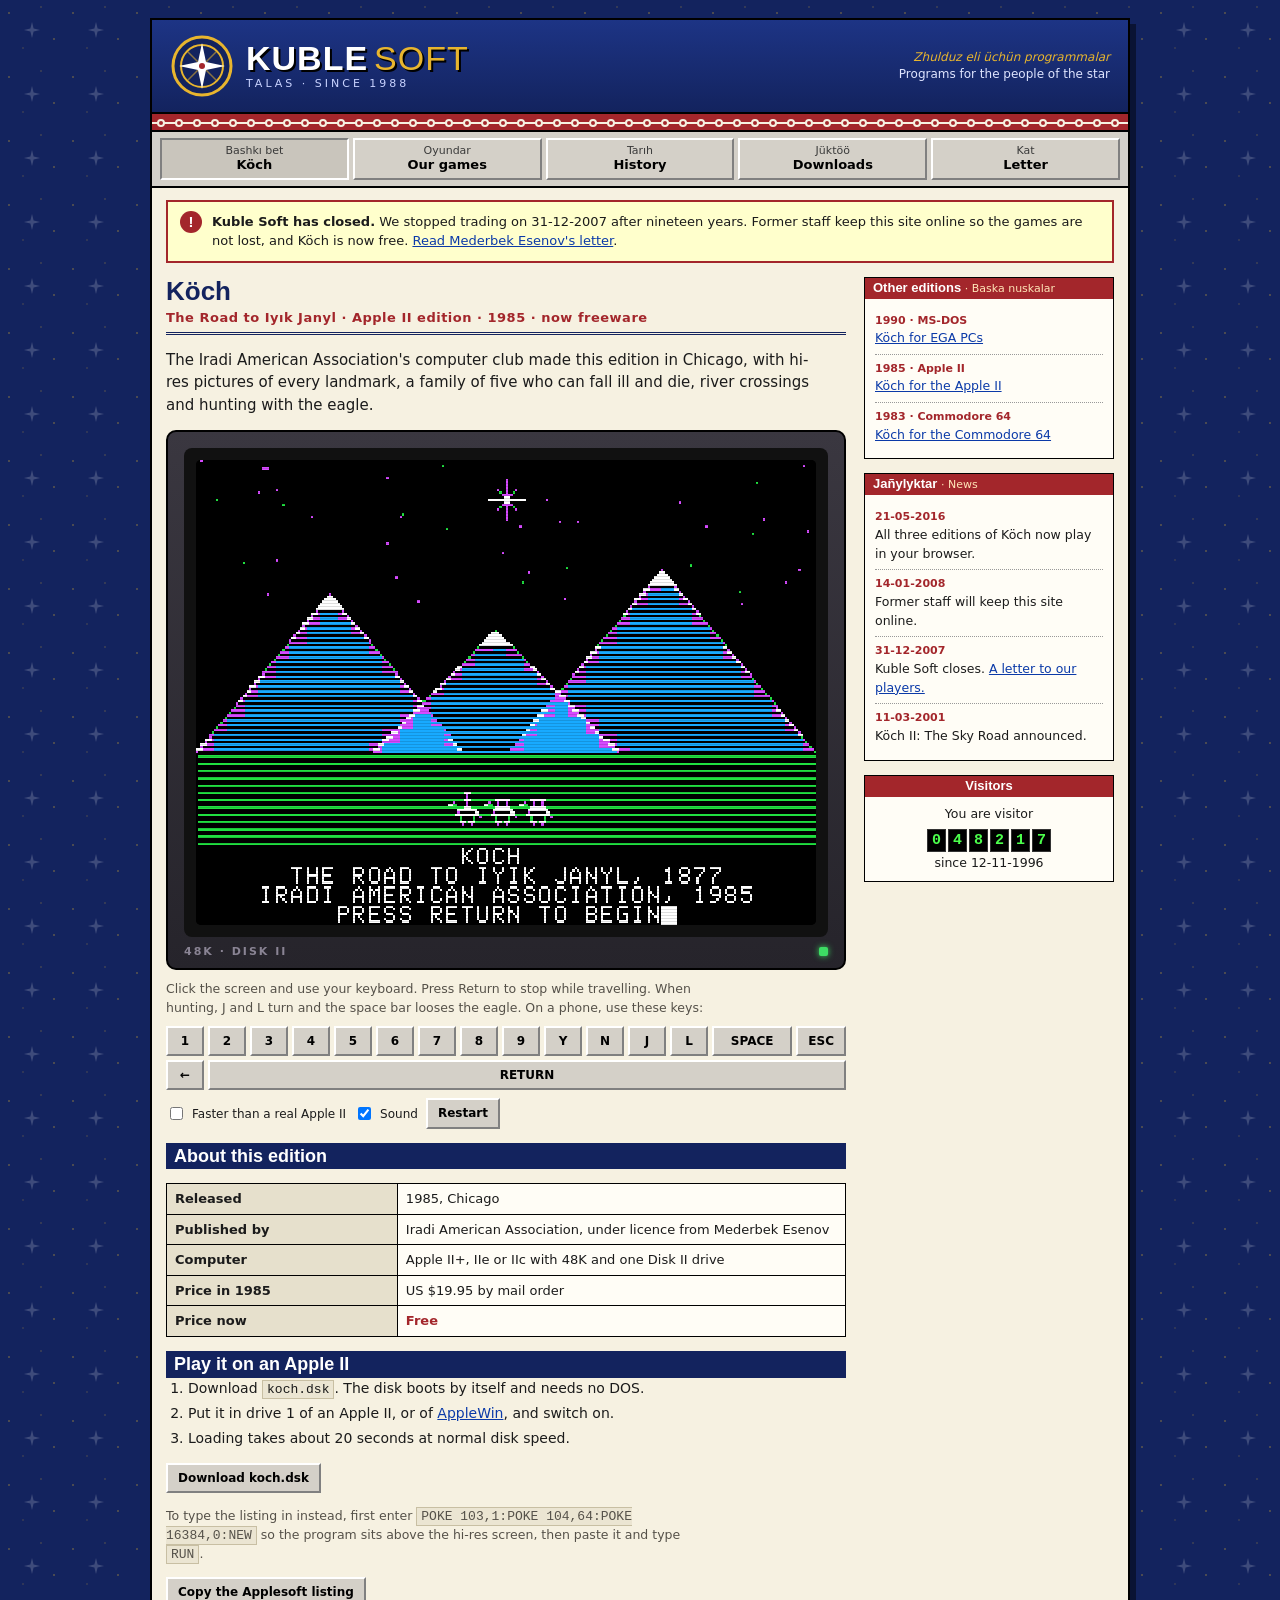
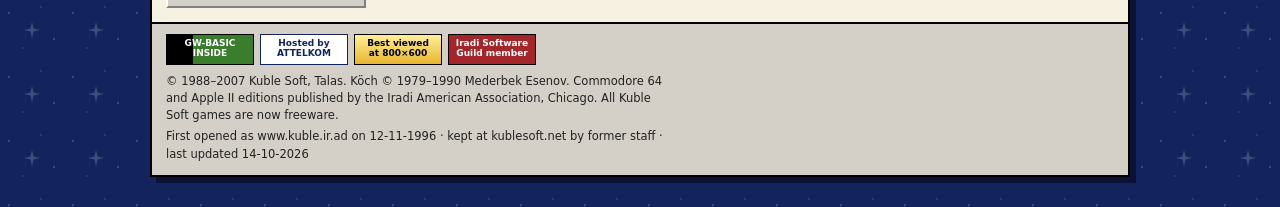
==== commit 6140e248: "Serve the site at kublesoft.net Add the CNAME file for GitHub Pages and point the footer and README " ====
--- a/apple2/index.html
+++ b/apple2/index.html
@@ -112,7 +112,7 @@
     <span class="wb d">Iradi Software<br>Guild member</span>
   </div>
   <p>&copy; 1988&ndash;2007 Kuble Soft, Talas. Köch &copy; 1979&ndash;1990 Mederbek Esenov. Commodore 64 and Apple II editions published by the Iradi American Association, Chicago. All Kuble Soft games are now freeware.</p>
-  <p>www.kuble.ir.ad &middot; site first opened 12-11-1996 &middot; this copy kept by former staff, last updated 14-10-2026</p>
+  <p>First opened as www.kuble.ir.ad on 12-11-1996 &middot; kept at kublesoft.net by former staff &middot; last updated 14-10-2026</p>
 </footer>
 </div>
 
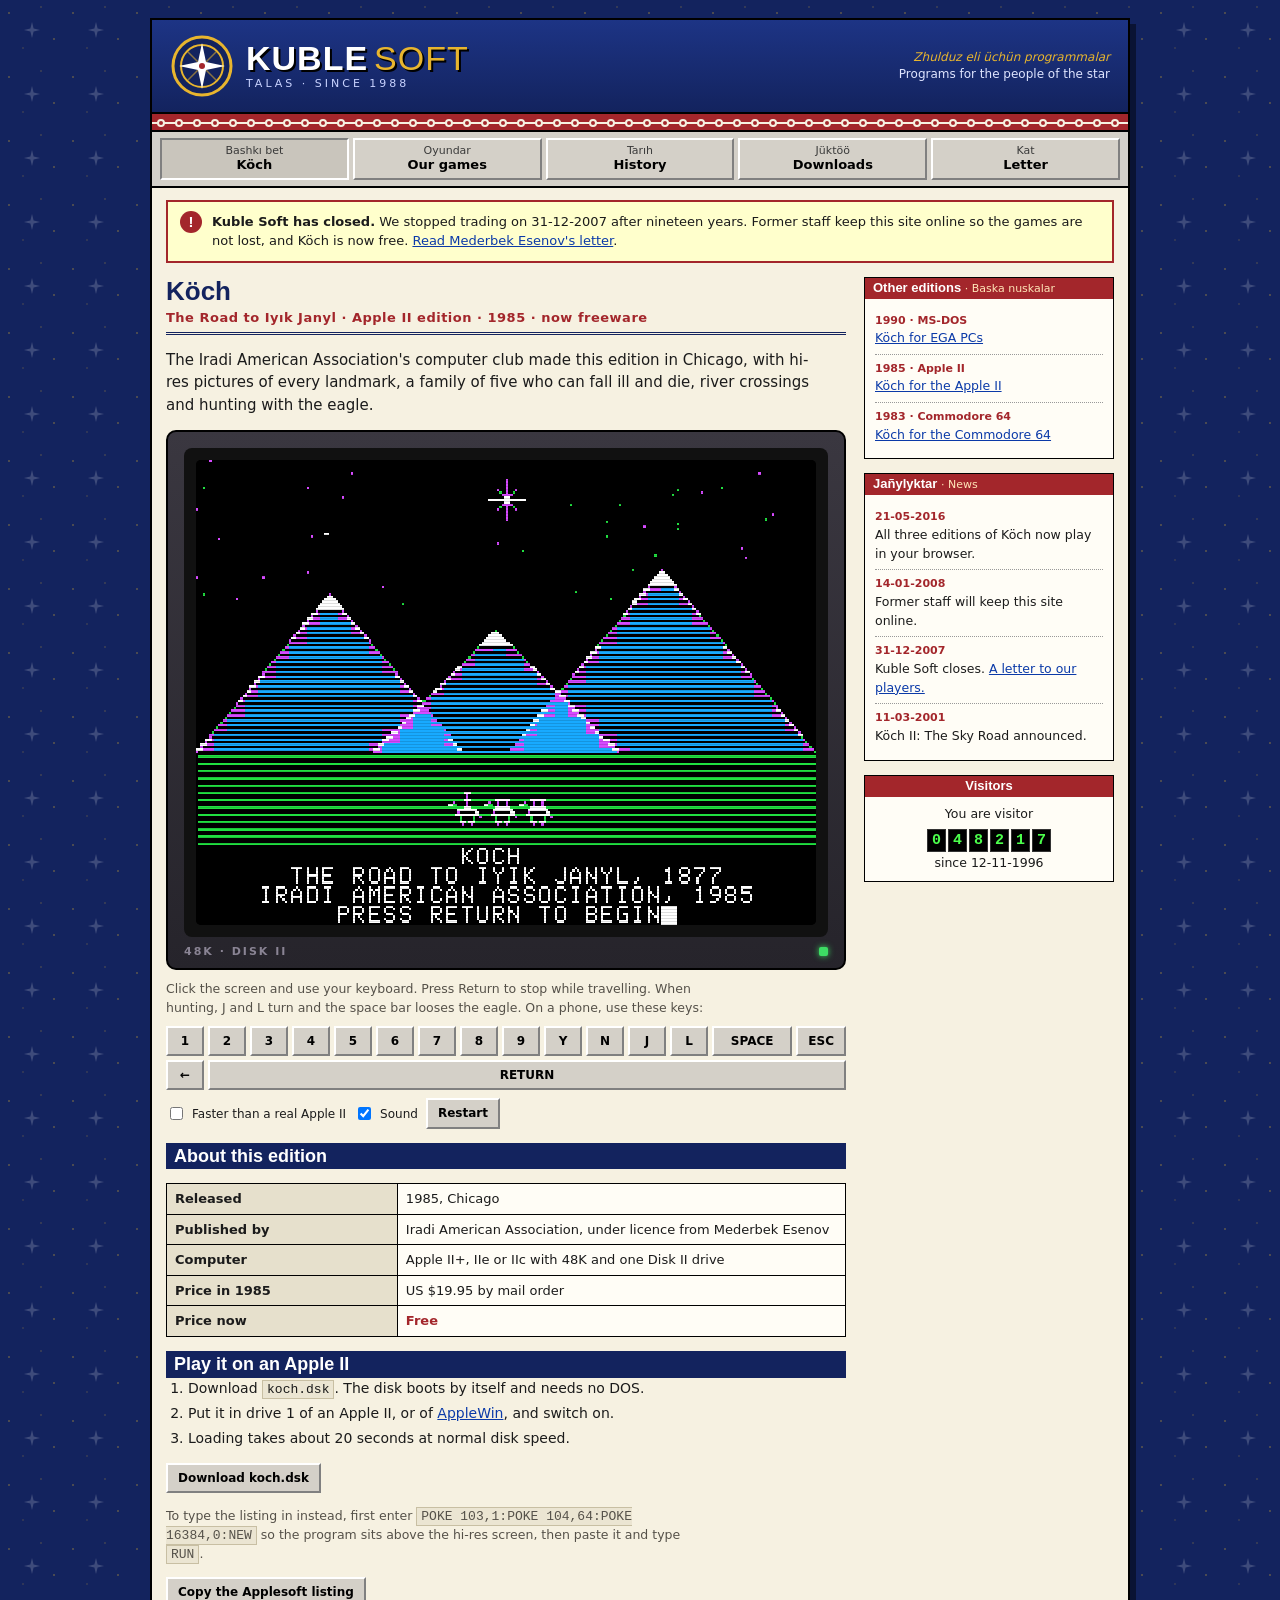
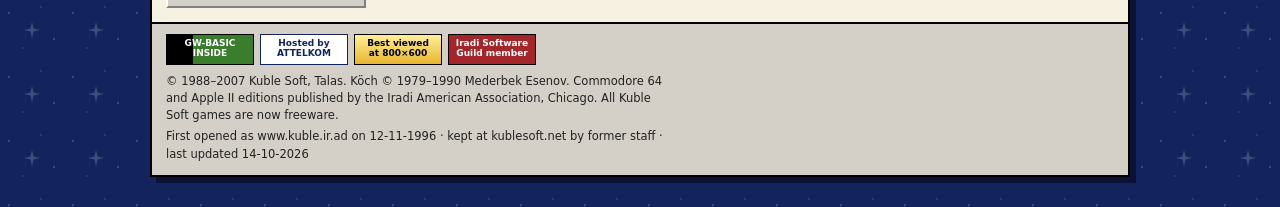
==== commit eeb5c334: "Add search and share metadata to every page Each page now has its own title, description and canonic" ====
--- a/apple2/index.html
+++ b/apple2/index.html
@@ -2,7 +2,29 @@
 <html lang="en">
 <meta charset="utf-8">
 <meta name="viewport" content="width=device-width, initial-scale=1, viewport-fit=cover">
-<title>Köch</title>
+<title>Köch for the Apple II (1985) · Kuble Soft</title>
+<meta name="description" content="Köch for the Apple II, published in Chicago in 1985 by the Iradi American Association. Hi-res pictures, eagle hunting and a self-booting disk. Freeware.">
+<link rel="canonical" href="https://kublesoft.net/apple2/">
+<meta name="theme-color" content="#13235e">
+<link rel="icon" href="../site/img/favicon.svg" type="image/svg+xml">
+<link rel="icon" href="../site/img/favicon-32.png" sizes="32x32" type="image/png">
+<link rel="apple-touch-icon" href="../site/img/apple-touch-icon.png">
+<meta property="og:type" content="website">
+<meta property="og:site_name" content="Kuble Soft">
+<meta property="og:locale" content="en_US">
+<meta property="og:title" content="Köch for the Apple II (1985)">
+<meta property="og:description" content="Köch for the Apple II, published in Chicago in 1985 by the Iradi American Association. Hi-res pictures, eagle hunting and a self-booting disk. Freeware.">
+<meta property="og:url" content="https://kublesoft.net/apple2/">
+<meta property="og:image" content="https://kublesoft.net/site/img/og-apple2.png">
+<meta property="og:image:width" content="1200">
+<meta property="og:image:height" content="630">
+<meta property="og:image:alt" content="Title screen of Köch for the Apple II in hi-res colour, with mountains, the Pole Star and a horse caravan.">
+<meta name="twitter:card" content="summary_large_image">
+<meta name="twitter:title" content="Köch for the Apple II (1985)">
+<meta name="twitter:description" content="Köch for the Apple II, published in Chicago in 1985 by the Iradi American Association. Hi-res pictures, eagle hunting and a self-booting disk. Freeware.">
+<meta name="twitter:image" content="https://kublesoft.net/site/img/og-apple2.png">
+<meta name="twitter:image:alt" content="Title screen of Köch for the Apple II in hi-res colour, with mountains, the Pole Star and a horse caravan.">
+<script type="application/ld+json">{"@context":"https://schema.org","@type":"VideoGame","name":"Köch: The Road to Iyık Janyl (Apple II edition)","alternateName":"Köch","url":"https://kublesoft.net/apple2/","image":"https://kublesoft.net/site/img/og-apple2.png","gamePlatform":"Apple II","applicationCategory":"Game","genre":["Simulation","Educational","Adventure"],"playMode":"SinglePlayer","inLanguage":"en","datePublished":"1985","author":{"@type":"Person","name":"Mederbek Esenov"},"publisher":{"@type":"Organization","name":"Iradi American Association"},"offers":{"@type":"Offer","price":"0","priceCurrency":"USD","availability":"https://schema.org/InStock"}}</script>
 <link rel="stylesheet" href="../site/site.css">
 <div id="page">
 <header class="masthead">
